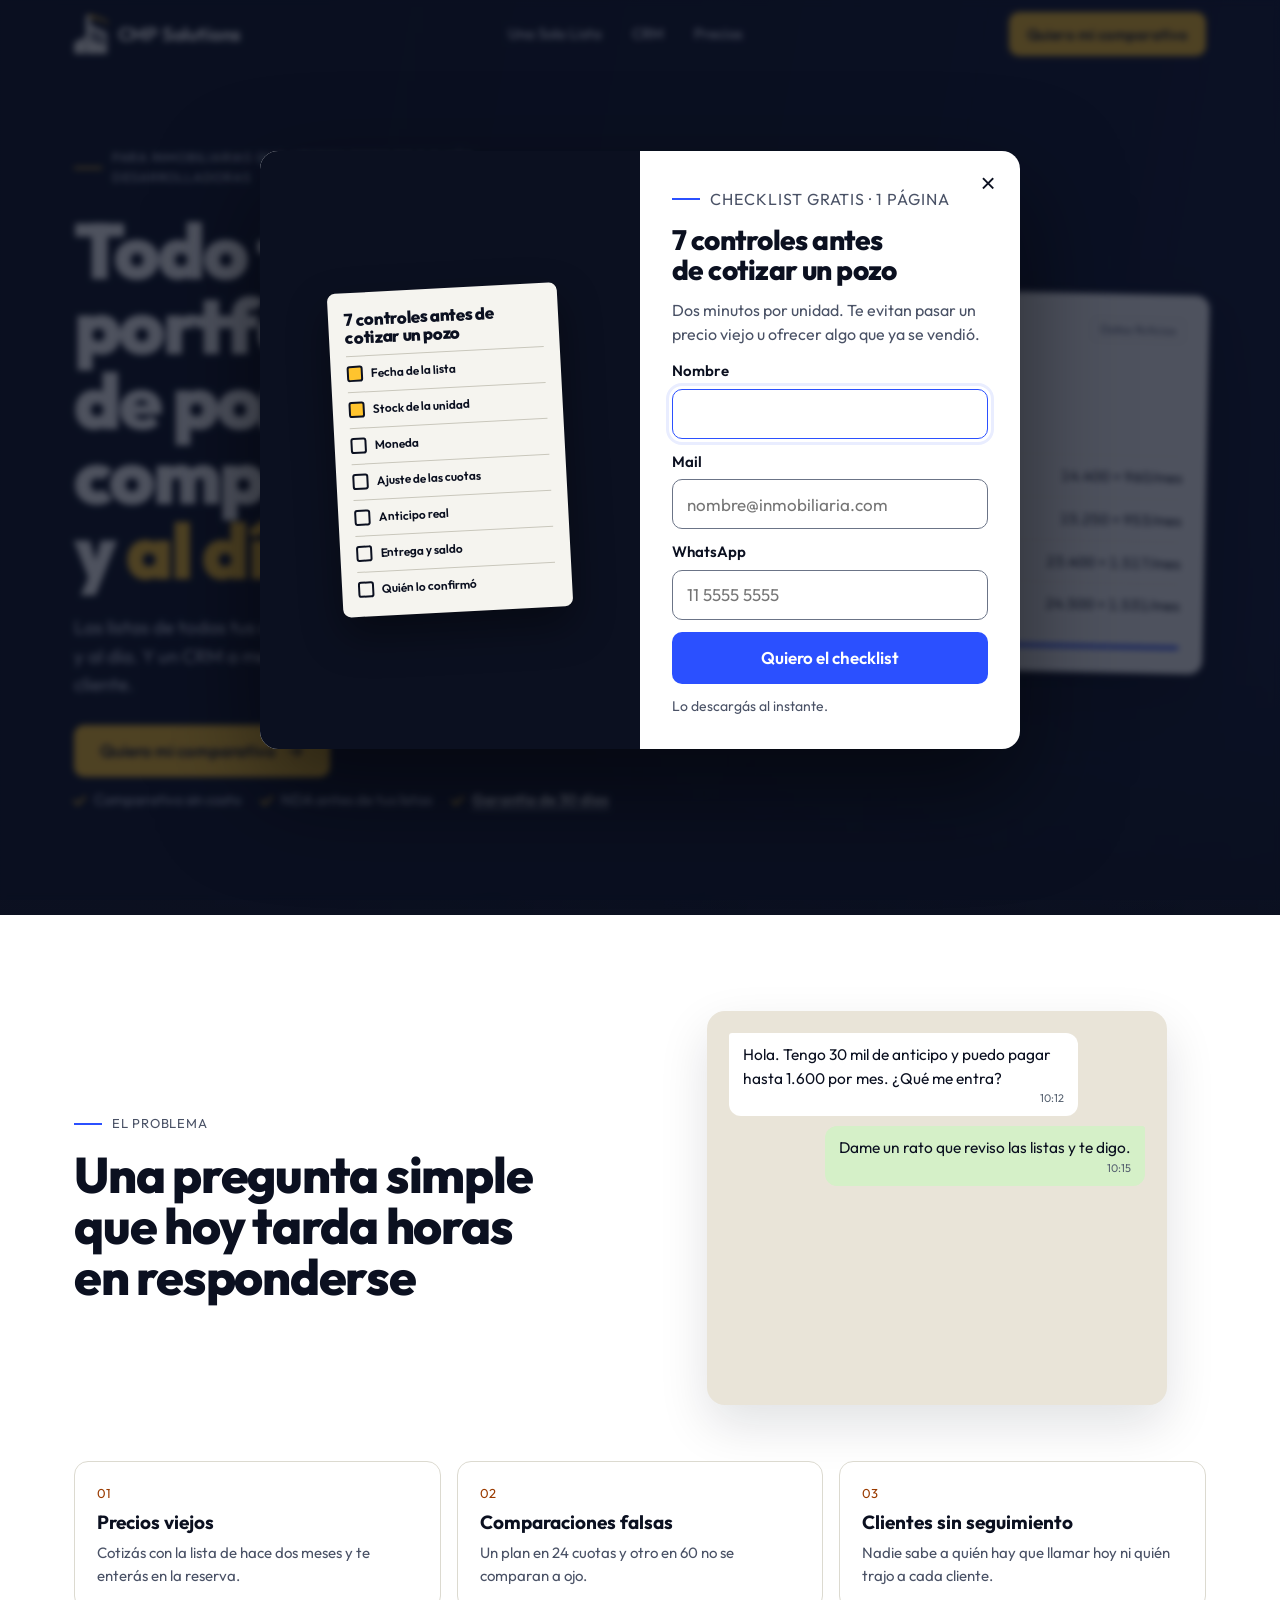
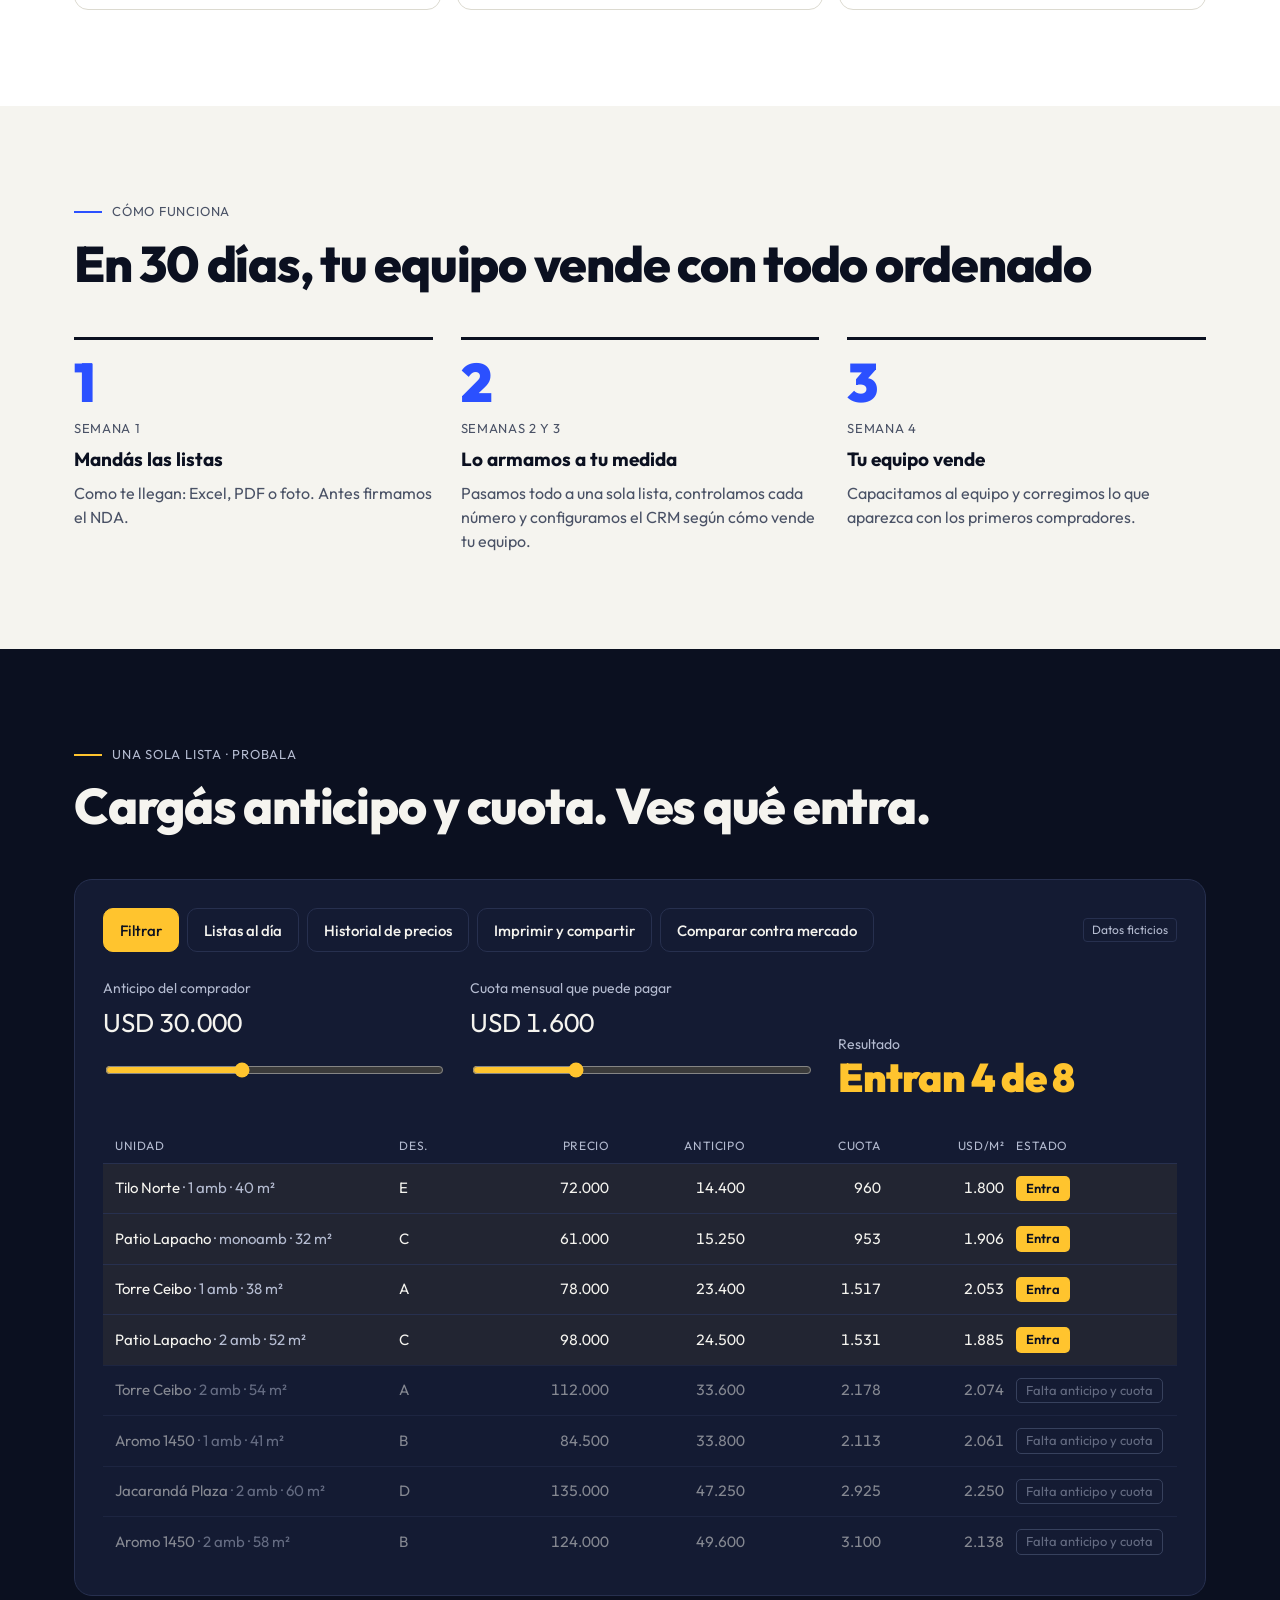
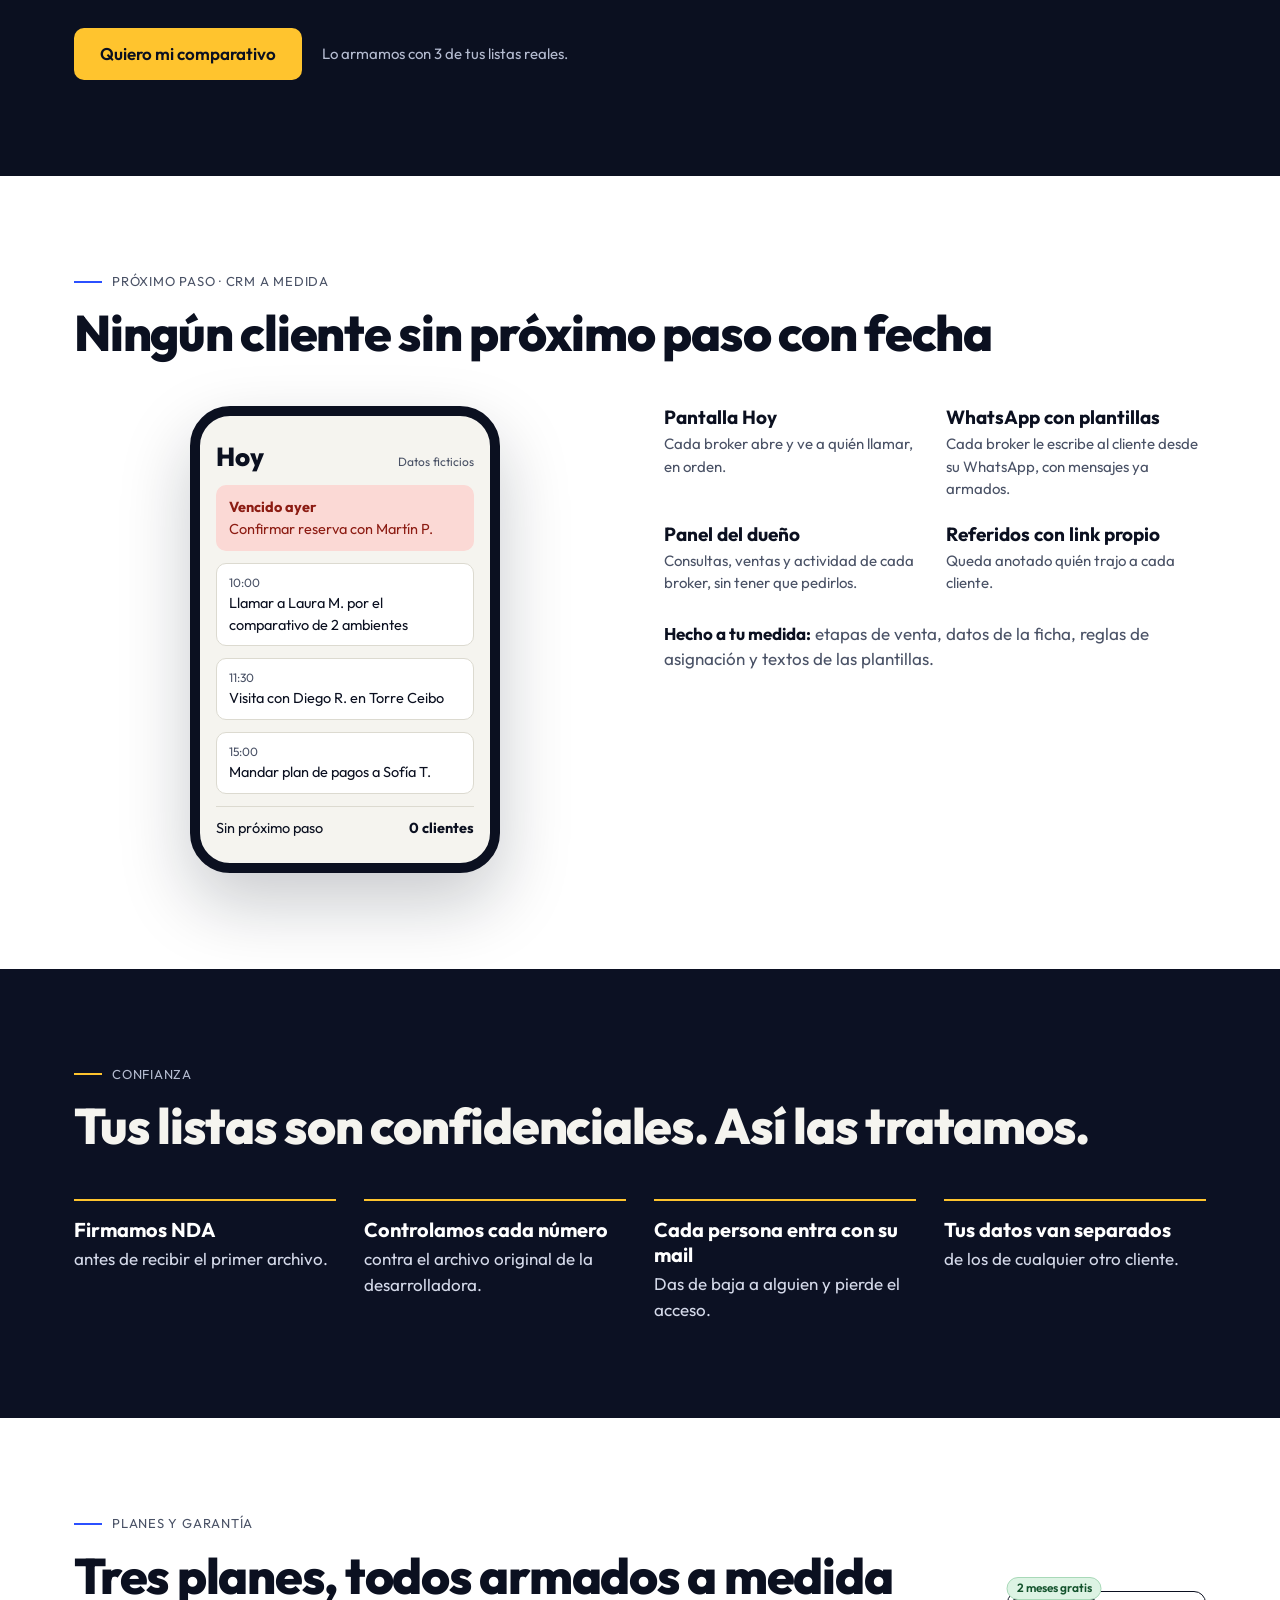
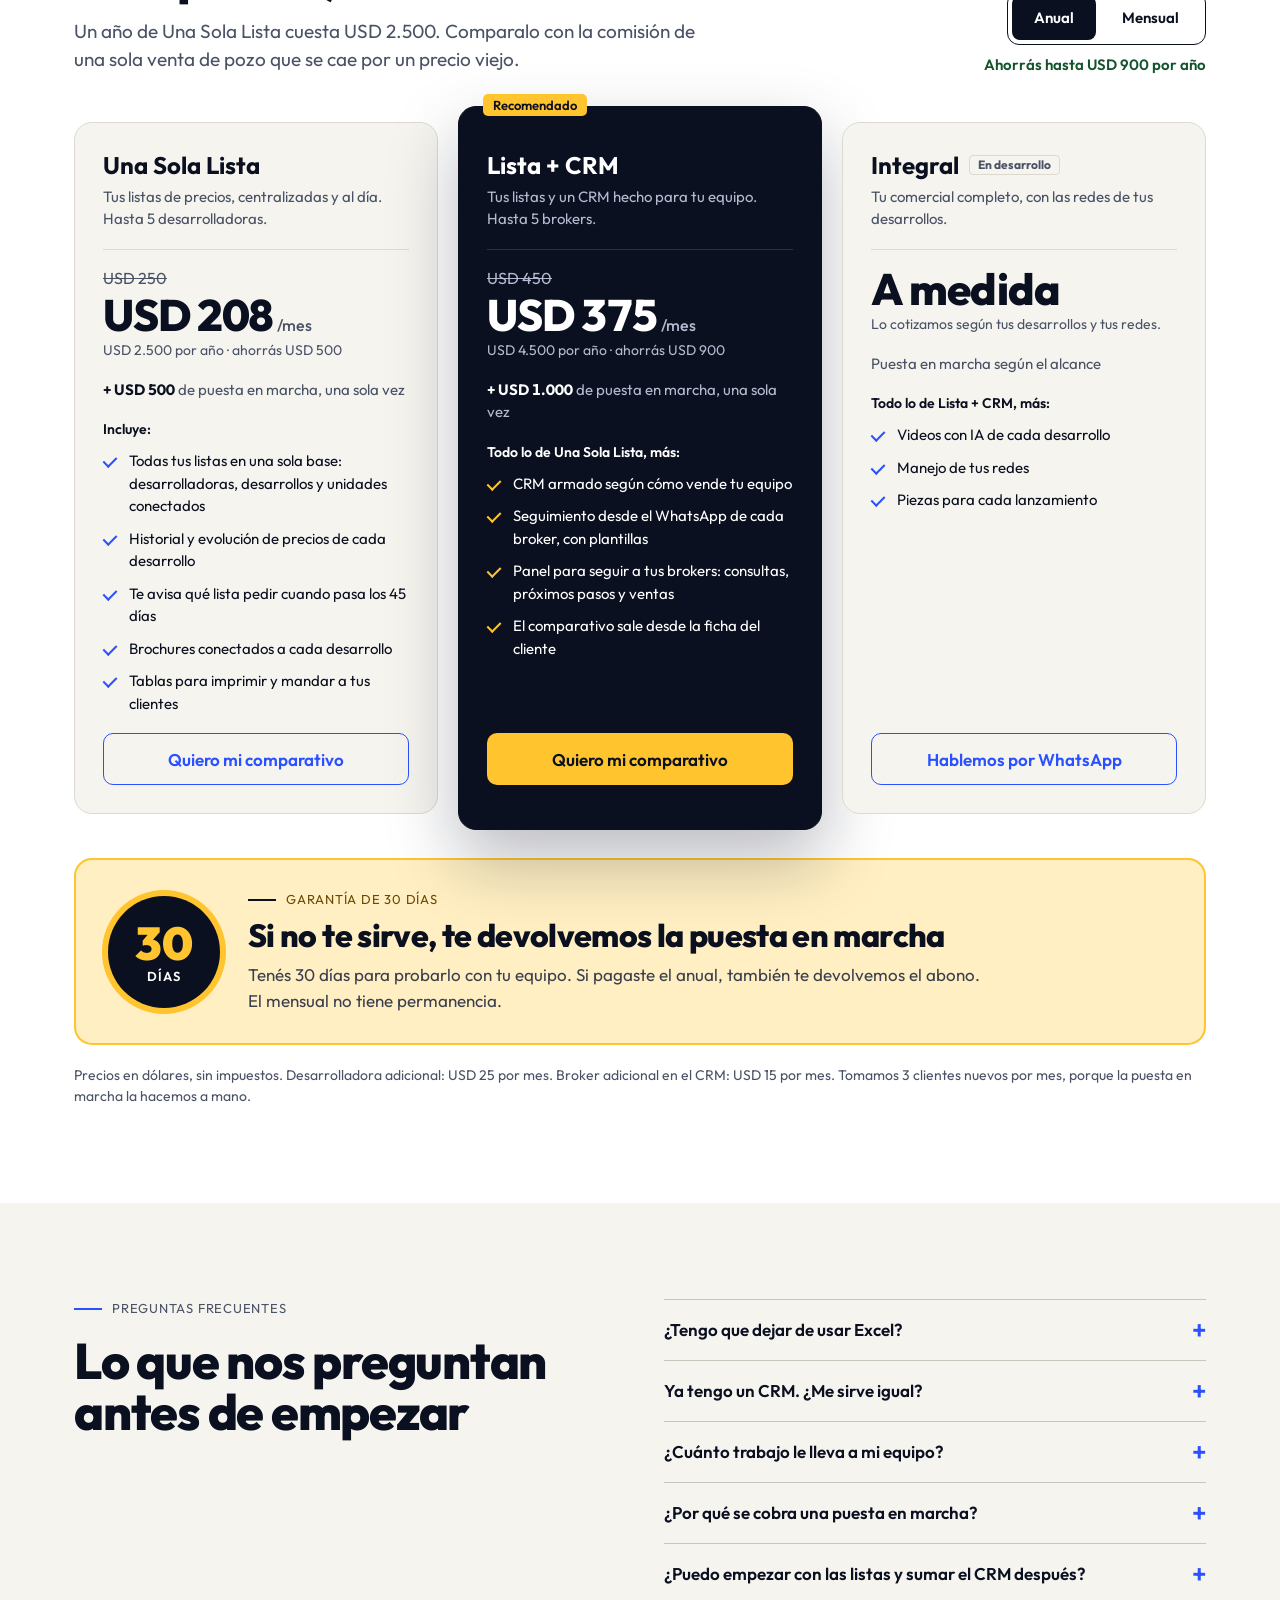
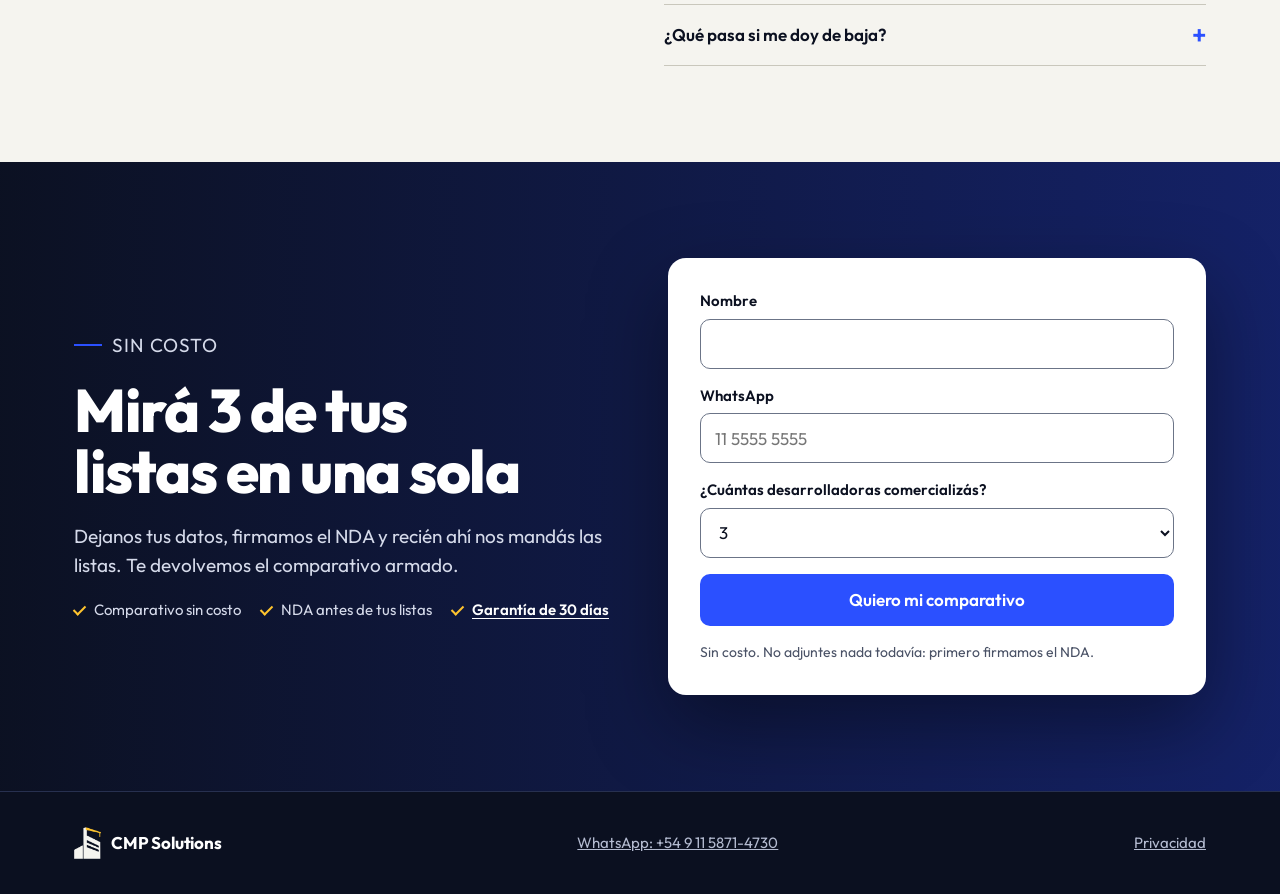
==== index.html @ 9aa03946 "Merge pull request #3 from cmpsolutionsio/claude/analitica-13897f Analítica con GA4, plan de medició" ====
<!DOCTYPE html>
<html lang="es-AR">
<head>
<meta charset="utf-8">
<meta name="viewport" content="width=device-width, initial-scale=1">
<title>CMP Solutions</title>
<link rel="icon" type="image/png" href="favicon.png">
<link rel="apple-touch-icon" href="apple-touch-icon.png">
<meta name="theme-color" content="#0B1020">
<meta property="og:type" content="website">
<meta property="og:site_name" content="CMP Solutions">
<meta property="og:locale" content="es_AR">
<meta property="og:url" content="https://cmpsolutionsio.github.io/">
<meta property="og:title" content="Todo tu portfolio de pozo, comparable y al día">
<meta property="og:description" content="Una sola lista para todas tus desarrolladoras y un CRM a medida para tu equipo. Pedí tu comparativo sin costo.">
<meta property="og:image" content="https://cmpsolutionsio.github.io/og-logo.png">
<meta property="og:image:width" content="800">
<meta property="og:image:height" content="800">
<meta property="og:image:alt" content="Logo de CMP Solutions">
<meta name="twitter:card" content="summary">
<meta name="description" content="Todo tu portfolio de pozo, comparable y al día. Una Sola Lista y CRM a medida para inmobiliarias que comercializan 3 o más desarrolladoras.">
<link rel="preconnect" href="https://fonts.googleapis.com">
<link rel="preconnect" href="https://fonts.gstatic.com" crossorigin>
<link href="https://fonts.googleapis.com/css2?family=Outfit:wght@300..900&display=swap" rel="stylesheet">
<!-- Analítica: Google Analytics 4. El ID y lo que se mide en todas las páginas están en analitica.js; plan de medición en _docs/plan-de-medicion.md -->
<script src="analitica.js" defer></script>
<style>
/* Idea: obra de noche. Tinta azul profunda, cobalto de plano y amarillo de obra como señal. Todo en Outfit. */
:root{
  color-scheme: light;
  --ink:#0B1020; --ink2:#141B33; --line-d:#27304F; --muted-d:#B4BBD0;
  --paper:#F5F4EF; --card:#FFFFFF; --line:#DCDAD0; --muted:#4A5266;
  --blue:#2B50FF; --blue-soft:#E9EDFF; --blue-l:#93A7FF; --yellow:#FFC42E;
  --ok-bg:#DDF3E4; --ok:#14532D; --warn-bg:#FFEFC2; --warn:#6B4A00; --bad-bg:#FBD9D5; --bad:#8C1C13;
  --display:'Outfit', system-ui, -apple-system, 'Segoe UI', sans-serif;
  --body:'Outfit', system-ui, -apple-system, 'Segoe UI', sans-serif;
  --mono:'Outfit', system-ui, -apple-system, 'Segoe UI', sans-serif;
  --wrap:1180px;
}
*{box-sizing:border-box}
html{scroll-behavior:smooth}
body{margin:0;background:var(--paper);color:var(--ink);font-family:var(--body);font-size:17px;line-height:1.5;-webkit-font-smoothing:antialiased}
img{max-width:100%}
h1,h2,h3,p{margin:0}
h1,h2,h3{font-family:var(--display);text-wrap:balance}
h2{font-weight:800;font-size:clamp(30px,4.2vw,50px);line-height:1.02;letter-spacing:-.025em}
h3{font-weight:700;font-size:19px;line-height:1.2}
a{color:var(--blue)}
:focus-visible{outline:3px solid var(--yellow);outline-offset:3px;border-radius:4px}
section{scroll-margin-top:76px}
.wrap{max-width:var(--wrap);margin:0 auto;padding:0 24px}
.sec{padding:96px 0}
.dark{background:var(--ink);color:#F5F4EF}
.white{background:var(--card)}
.eyebrow{font-family:var(--mono);font-size:13px;letter-spacing:.06em;text-transform:uppercase;color:var(--muted);display:flex;align-items:center;gap:10px}
.eyebrow::before{content:"";width:28px;height:2px;background:var(--blue)}
.dark .eyebrow{color:var(--muted-d)}.dark .eyebrow::before{background:var(--yellow)}
.lead{font-size:19px;color:var(--muted);max-width:34em}
.dark .lead{color:var(--muted-d)}
.head{display:flex;flex-direction:column;gap:16px;margin-bottom:48px}
.mono{font-family:var(--mono);font-variant-numeric:tabular-nums}
.tag{font-family:var(--mono);font-size:12px;border:1px solid var(--line);border-radius:4px;padding:2px 8px;color:var(--muted);white-space:nowrap}
.dark .tag,.demo .tag{border-color:var(--line-d);color:var(--muted-d)}
.ph{font-family:var(--mono);background:var(--warn-bg);color:var(--warn);border-radius:4px;padding:1px 6px;font-size:.92em}

/* Botón único */
.btn{display:inline-flex;align-items:center;justify-content:center;gap:10px;min-height:52px;padding:0 26px;border-radius:10px;border:0;background:var(--yellow);color:var(--ink);font:600 17px var(--body);text-decoration:none;cursor:pointer;transition:transform .18s ease, box-shadow .18s ease}
.btn:hover{transform:translateY(-2px);box-shadow:0 10px 24px rgba(255,196,46,.35)}
.btn svg{transition:transform .18s ease}.btn:hover svg{transform:translateX(4px)}
.btn.sm{min-height:44px;padding:0 18px;font-size:15px}
.btn.blue{background:var(--blue);color:#fff}.btn.blue:hover{box-shadow:0 10px 24px rgba(43,80,255,.35)}
.btn.line{background:transparent;color:var(--blue);border:1.5px solid var(--blue)}.btn.line:hover{box-shadow:none;background:var(--blue-soft)}

/* 1. Barra */
.bar{position:sticky;top:0;z-index:50;background:rgba(11,16,32,.0);transition:background .25s ease, box-shadow .25s ease;margin-bottom:-68px}
.bar.solid{background:rgba(11,16,32,.92);backdrop-filter:blur(10px);box-shadow:0 1px 0 var(--line-d)}
.bar .wrap{height:68px;display:flex;align-items:center;justify-content:space-between;gap:24px}
.logo img{height:40px;width:auto;display:block}
.logo span{font:700 19px var(--display);letter-spacing:-.01em;color:#fff;white-space:nowrap}
.logo{display:flex;align-items:center;gap:10px;color:#fff;text-decoration:none;font:800 22px var(--display);letter-spacing:-.02em;min-height:44px}
.nav{display:flex;gap:30px}
.nav a{color:#E4E7F2;text-decoration:none;font-size:15px;font-weight:500;padding:12px 0;position:relative}
.nav a::after{content:"";position:absolute;left:0;right:0;bottom:8px;height:2px;background:var(--yellow);transform:scaleX(0);transform-origin:left;transition:transform .2s ease}
.nav a:hover::after{transform:scaleX(1)}
#progress{position:fixed;top:0;left:0;height:3px;width:100%;background:var(--yellow);transform:scaleX(0);transform-origin:left;z-index:60}

/* 2. Hero */
.hero{position:relative;background:var(--ink);color:#fff;padding:148px 0 104px;overflow:hidden}
.hero-photo{position:absolute;inset:-4% -2%;background:#16204A url('https://images.unsplash.com/photo-1695067441231-a76a08f1ab89?auto=format&fit=crop&w=2000&q=70') center/cover;animation:kb 26s ease-in-out infinite alternate}
.hero::before{content:"";position:absolute;inset:0;z-index:1;background:linear-gradient(100deg,rgba(11,16,32,.97) 0%,rgba(11,16,32,.9) 42%,rgba(11,16,32,.55) 100%),linear-gradient(0deg,rgba(11,16,32,1) 0%,rgba(11,16,32,0) 30%)}
@keyframes kb{from{transform:scale(1)}to{transform:scale(1.09) translate(-1%,-1.5%)}}
.hero .wrap{position:relative;z-index:2;display:grid;grid-template-columns:repeat(auto-fit,minmax(min(440px,100%),1fr));gap:56px;align-items:center}
.hero-copy{display:flex;flex-direction:column;gap:26px}
.hero .eyebrow{color:#D5DAEA}.hero .eyebrow::before{background:var(--yellow)}
h1{font-weight:900;font-size:clamp(40px,6.2vw,78px);line-height:.96;letter-spacing:-.035em}
h1 .w{display:inline-block}
h1 mark{background:none;color:var(--yellow);position:relative;white-space:nowrap}
.hero p.sub{font-size:19px;color:#D5DAEA;max-width:33em}
.hero-cta{display:flex;flex-direction:column;gap:12px;align-items:flex-start}
.assure{list-style:none;margin:0;padding:0;display:flex;flex-wrap:wrap;gap:8px 20px;font-size:15px;color:#D5DAEA}
.assure li{display:flex;align-items:center;gap:8px}
.assure li::before{content:"";width:5px;height:10px;margin:0 3px 3px 2px;border:solid var(--yellow);border-width:0 2px 2px 0;transform:rotate(45deg)}
.assure a{color:#fff;font-weight:600;text-underline-offset:3px}
.hero-card{background:#fff;color:var(--ink);border-radius:14px;padding:24px;display:flex;flex-direction:column;gap:14px;box-shadow:0 30px 80px rgba(0,0,0,.45);transform:rotate(1.2deg);animation:float 7s ease-in-out infinite}
@keyframes float{0%,100%{transform:rotate(1.2deg) translateY(0)}50%{transform:rotate(.6deg) translateY(-10px)}}
.hc-top{display:flex;justify-content:space-between;align-items:center;gap:12px;flex-wrap:wrap}
.hc-top b{font:700 16px var(--display)}
.chips{display:flex;gap:10px;flex-wrap:wrap}
.chip{font-family:var(--mono);font-size:14px;background:var(--blue-soft);color:#1A33B8;border-radius:6px;padding:6px 10px;font-variant-numeric:tabular-nums}
.hc-count{font:800 30px var(--display);letter-spacing:-.02em}
.hc-count span{color:var(--blue)}
.hc-rows{display:flex;flex-direction:column;font-size:14.5px;min-height:176px}
.hc-rows div{display:flex;justify-content:space-between;gap:12px;padding:10px 0;border-top:1px solid #ECEBE4;animation:rowin .45s ease both}
.hc-rows div:nth-child(2){animation-delay:.07s}.hc-rows div:nth-child(3){animation-delay:.14s}.hc-rows div:nth-child(4){animation-delay:.21s}
@keyframes rowin{from{opacity:0;transform:translateX(14px)}to{opacity:1;transform:none}}
.hc-bar{height:4px;background:#ECEBE4;border-radius:2px;overflow:hidden}
.hc-bar i{display:block;height:100%;width:100%;background:var(--blue);transform-origin:left;animation:fill 3.6s linear infinite}
@keyframes fill{from{transform:scaleX(0)}to{transform:scaleX(1)}}

/* 3. Problema */
.prob{display:grid;grid-template-columns:repeat(auto-fit,minmax(min(400px,100%),1fr));gap:56px;align-items:center;margin-bottom:56px}
.chat{background:#E9E4D8;border-radius:18px;padding:22px;display:flex;flex-direction:column;gap:10px;font-size:15.5px;max-width:460px;width:100%;justify-self:center;box-shadow:0 20px 50px rgba(11,16,32,.12)}
.msg{max-width:84%;padding:10px 14px;border-radius:12px;background:#fff;align-self:flex-start;border-top-left-radius:3px}
.msg.me{background:#D5F0C8;align-self:flex-end;border-radius:12px;border-top-right-radius:3px}
.msg time{display:block;text-align:right;font-family:var(--mono);font-size:11px;color:#55606F}
.gap{align-self:center;font-family:var(--mono);font-size:12px;background:rgba(11,16,32,.08);color:#3E4656;border-radius:20px;padding:3px 12px}
.js .chat .msg,.js .chat .gap{opacity:0;transform:translateY(10px) scale(.97);transition:opacity .4s ease, transform .4s ease}
.js .chat .show{opacity:1;transform:none}
.costs{display:grid;grid-template-columns:repeat(auto-fit,minmax(min(200px,100%),1fr));gap:16px}
.cost{background:var(--card);border:1px solid var(--line);border-radius:14px;padding:22px;display:flex;flex-direction:column;gap:8px;transition:transform .2s ease, box-shadow .2s ease, border-color .2s ease}
.cost:hover{transform:translateY(-6px);box-shadow:0 18px 40px rgba(11,16,32,.1);border-color:var(--ink)}
.cost .n{font-family:var(--mono);font-size:13px;color:#9A3B00}
.cost p{font-size:15px;color:var(--muted)}

/* 4. Cómo funciona */
.steps{list-style:none;margin:0;padding:0;display:grid;grid-template-columns:repeat(auto-fit,minmax(min(280px,100%),1fr));gap:28px}
.steps li{display:flex;flex-direction:column;gap:10px;padding-top:18px;position:relative}
.steps li::before{content:"";position:absolute;top:0;left:0;height:3px;width:100%;background:var(--ink);transform-origin:left}
.js .steps li::before{transform:scaleX(0);transition:transform .8s cubic-bezier(.2,.7,.2,1)}
.js .steps li.in::before{transform:scaleX(1)}
.steps .num{font:900 54px/1 var(--display);color:var(--blue)}
.steps p{font-size:16px;color:var(--muted)}
.steps .wk{font-family:var(--mono);font-size:13px;text-transform:uppercase;letter-spacing:.05em;color:var(--muted)}
.panel-note{font-size:15px;color:var(--muted-d);margin-bottom:6px}
.demo .li{display:flex;justify-content:space-between;align-items:center;gap:12px;flex-wrap:wrap;padding:13px 0;border-top:1px solid var(--line-d);font-size:15px}
.demo .li small{display:block;font-size:14px;color:var(--muted-d)}
.st{display:inline-flex;align-items:center;gap:8px;font-weight:600;font-size:14px;border-radius:6px;padding:5px 11px}
.st.ok{background:var(--ok-bg);color:var(--ok)}.st.warn{background:var(--warn-bg);color:var(--warn)}.st.bad{background:var(--bad-bg);color:var(--bad)}
.st.bad svg{animation:pulse 1.6s ease-in-out infinite}
@keyframes pulse{50%{opacity:.25}}
/* 5. Demo */
.demo{background:var(--ink2);border:1px solid var(--line-d);border-radius:18px;padding:28px;display:flex;flex-direction:column;gap:26px}
.demo-top{display:flex;justify-content:space-between;align-items:center;gap:16px;flex-wrap:wrap}
.tabs{display:flex;gap:8px;flex-wrap:wrap}
.tab{min-height:44px;padding:0 16px;border-radius:10px;border:1px solid var(--line-d);background:transparent;color:#F5F4EF;font:500 15px var(--body);cursor:pointer;transition:background .15s ease,color .15s ease}
.tab:hover{border-color:var(--muted-d)}
.tab[aria-selected="true"]{background:var(--yellow);color:var(--ink);border-color:var(--yellow)}
.ctrl{display:grid;grid-template-columns:repeat(auto-fit,minmax(min(260px,100%),1fr));gap:28px;align-items:end}
.ctrl label{font-size:14px;color:var(--muted-d);display:block}
.ctrl output{display:block;font-family:var(--mono);font-size:26px;font-variant-numeric:tabular-nums;margin:4px 0}
.ctrl input[type=range]{width:100%;height:44px;accent-color:var(--yellow);cursor:pointer}
.res small{font-size:14px;color:var(--muted-d);display:block}
.res b{font:900 40px/1.1 var(--display);letter-spacing:-.02em;color:var(--yellow);display:inline-block}
.res b.bump{animation:bump .3s ease}
@keyframes bump{50%{transform:scale(1.08)}}
.scroll{overflow-x:auto}
.grid{min-width:720px;font-size:15px}
.grow{display:grid;grid-template-columns:2.2fr .6fr 1fr 1fr 1fr .9fr 1.2fr;gap:12px;padding:12px;border-top:1px solid var(--line-d);align-items:center;transition:opacity .3s ease, background .3s ease}
.grow.hd{border:0;font-family:var(--mono);font-size:12px;text-transform:uppercase;letter-spacing:.05em;color:var(--muted-d);padding-bottom:8px}
.grow .r{text-align:right;font-family:var(--mono);font-variant-numeric:tabular-nums}
.grow.out{opacity:.5}
.grow.ok{background:rgba(255,196,46,.06)}
.grow em{font-style:normal;color:var(--muted-d)}
.badge{display:inline-block;font-size:13px;border-radius:5px;padding:3px 10px;font-weight:600;background:var(--yellow);color:var(--ink)}
.badge.no{background:none;border:1px solid #5A6788;color:var(--muted-d);font-weight:400;padding:2px 9px}
.mk{display:grid;grid-template-columns:minmax(0,1.2fr) minmax(0,2fr) auto;gap:16px;align-items:center;font-size:15px;padding:6px 0}
.mk .track{height:14px;background:var(--line-d);border-radius:4px;overflow:hidden}
.mk .track i{display:block;height:100%;background:var(--blue-l);border-radius:4px;transition:width .6s cubic-bezier(.2,.7,.2,1)}
.mk .v{min-width:150px;text-align:right}
.share{display:grid;grid-template-columns:repeat(auto-fit,minmax(min(320px,100%),1fr));gap:28px;align-items:start}
.sheet{background:#fff;color:var(--ink);border-radius:8px;padding:24px;display:flex;flex-direction:column;gap:12px;font-size:14.5px}
.sheet .row{display:flex;justify-content:space-between;gap:12px;border-top:1px solid #ECEBE4;padding-top:10px}
.ghost{min-height:44px;padding:0 18px;border-radius:10px;border:1px solid #5A6788;background:transparent;color:#F5F4EF;font:500 15px var(--body);cursor:pointer}
.ghost:hover{border-color:#fff}
.hist{display:flex;justify-content:space-between;gap:16px;flex-wrap:wrap;padding:13px 0;border-top:1px solid var(--line-d);font-size:15px}
.up{color:#FFB199}.down{color:#9BE3B5}
.after{display:flex;align-items:center;gap:20px;flex-wrap:wrap;margin-top:32px;color:var(--muted-d);font-size:15px}
[hidden]{display:none !important}

/* 6. CRM */
.crm{display:grid;grid-template-columns:repeat(auto-fit,minmax(min(320px,100%),1fr));gap:48px;align-items:start}
.phone{justify-self:center;width:310px;max-width:100%;border:10px solid var(--ink);border-radius:40px;background:var(--paper);padding:24px 16px;display:flex;flex-direction:column;gap:12px;font-size:14.5px;box-shadow:0 30px 70px rgba(11,16,32,.22)}
.phone-top{display:flex;justify-content:space-between;align-items:baseline}
.phone-top b{font:800 26px var(--display)}
.task{background:#fff;border:1px solid var(--line);border-radius:10px;padding:10px 12px}
.task time{font-family:var(--mono);font-size:12px;color:var(--muted);display:block}
.task.late{background:var(--bad-bg);color:var(--bad);border-color:transparent}
.js .phone .task{opacity:0;transform:translateX(-16px);transition:opacity .45s ease, transform .45s ease}
.js .phone.in .task{opacity:1;transform:none}
.phone.in .task:nth-child(3){transition-delay:.12s}.phone.in .task:nth-child(4){transition-delay:.24s}.phone.in .task:nth-child(5){transition-delay:.36s}
.phone-foot{display:flex;justify-content:space-between;border-top:1px solid var(--line);padding-top:10px}
.f4{display:grid;grid-template-columns:repeat(auto-fit,minmax(min(230px,100%),1fr));gap:22px;margin-bottom:26px}
.f4 p{font-size:15px;color:var(--muted);margin-top:4px}
/* 7. Confianza */
.trust{position:relative;overflow:hidden}
.trust-bg{position:absolute;inset:0;background:#141B33 url('https://images.unsplash.com/photo-1751978515498-7e2c37973888?auto=format&fit=crop&w=1800&q=60') center/cover;opacity:.16}
.trust .wrap{position:relative}
.t4{display:grid;grid-template-columns:repeat(auto-fit,minmax(min(240px,100%),1fr));gap:28px}
.t4 p{border-top:2px solid var(--yellow);padding-top:16px;font-size:17px;color:#D5DAEA}
.t4 strong{color:#fff;display:block;font:700 20px var(--display);margin-bottom:4px}

/* 8. Planes: un solo plan destacado, un solo badge, un solo botón lleno */
.sr{position:absolute;width:1px;height:1px;padding:0;margin:-1px;overflow:hidden;clip:rect(0,0,0,0);white-space:nowrap;border:0}
.p-head{display:flex;justify-content:space-between;align-items:flex-end;gap:28px 48px;flex-wrap:wrap;margin-bottom:48px}
.p-head .head{margin:0}
.bill{display:flex;flex-direction:column;align-items:flex-end;gap:10px;padding-top:18px}
.tog{display:inline-flex;gap:4px;padding:4px;border:1.5px solid var(--ink);border-radius:12px;background:var(--card)}
.tog button{position:relative;min-height:44px;padding:0 22px;border:0;border-radius:8px;background:none;color:var(--ink);font:600 15px var(--body);cursor:pointer;transition:background .2s ease,color .2s ease}
.tog button[aria-pressed="true"]{background:var(--ink);color:#fff}
.off{position:absolute;left:50%;top:-19px;transform:translateX(-50%);white-space:nowrap;font:600 12px/1.4 var(--body);color:var(--ok);background:var(--ok-bg);border:1px solid #A8D9B8;border-radius:20px;padding:2px 9px;pointer-events:none}
.save{font:600 15px var(--body);color:var(--ok)}
@media (max-width:1000px){.bill{align-items:flex-start}}
.plans{display:grid;grid-template-columns:repeat(auto-fit,minmax(min(290px,100%),1fr));gap:20px;align-items:stretch;margin-bottom:44px}
.plan{border:1px solid var(--line);border-radius:18px;padding:28px;display:flex;flex-direction:column;gap:18px;background:var(--paper);position:relative}
.plan h3{font-size:24px;display:flex;align-items:center;gap:10px;flex-wrap:wrap}
.plan .desc{font-size:15px;color:var(--muted);margin-top:6px}
.price{display:flex;flex-direction:column;gap:2px;padding-top:16px;border-top:1px solid var(--line)}
.price s{font-size:16px;color:var(--muted)}
.price b{font:800 44px/1.05 var(--display);letter-spacing:-.02em;font-variant-numeric:tabular-nums}
.price b span{font:500 16px var(--body);letter-spacing:0;color:var(--muted);margin-left:4px}
.price small{font-size:14px;color:var(--muted)}
.setup{font-size:15px;color:var(--muted)}.setup strong{color:var(--ink);font-variant-numeric:tabular-nums}
.inc-h{font-size:14px;font-weight:600}
.inc{list-style:none;margin:-8px 0 0;padding:0;display:flex;flex-direction:column;gap:10px;font-size:15px}
.inc li{display:flex;gap:10px}
.inc li::before{content:"";flex:none;width:6px;height:11px;margin:4px 5px 0 3px;border:solid var(--blue);border-width:0 2px 2px 0;transform:rotate(45deg)}
.plan .btn{margin-top:auto}
.plan.top{background:var(--ink);color:#fff;border-color:var(--ink);box-shadow:0 30px 70px rgba(11,16,32,.28)}
.plan.top .desc,.plan.top .price s,.plan.top .price small,.plan.top .price b span,.plan.top .setup{color:var(--muted-d)}
.plan.top .setup strong{color:#fff}.plan.top .price{border-color:var(--line-d)}
.plan.top .inc li::before{border-color:var(--yellow)}
.plan.top::before{content:"Recomendado";position:absolute;top:-13px;left:24px;background:var(--yellow);color:var(--ink);font:600 13px var(--body);padding:3px 10px;border-radius:5px}
@media (min-width:980px){.plan.top{margin:-16px 0;padding:44px 28px}}
.guar{display:flex;align-items:center;gap:28px;margin-bottom:20px;padding:30px 32px;border-radius:18px;background:var(--warn-bg);border:2px solid var(--yellow);scroll-margin-top:96px}
.guar .eyebrow{color:var(--warn)}.guar .eyebrow::before{background:var(--ink)}
.guar h3{font-size:clamp(24px,2.6vw,32px);font-weight:800;letter-spacing:-.02em;margin:6px 0 8px}
.guar p:last-child{font-size:17px;color:#3A3F4E;max-width:44em}
.seal{flex:none;width:112px;height:112px;border-radius:50%;background:var(--ink);color:var(--yellow);display:flex;flex-direction:column;align-items:center;justify-content:center;font:900 46px/1 var(--display);box-shadow:0 0 0 6px var(--yellow)}
.seal small{font:600 13px var(--body);color:#fff;text-transform:uppercase;letter-spacing:.08em;margin-top:2px}
@media (max-width:620px){.guar{flex-direction:column;align-items:flex-start;gap:18px;padding:24px 22px}.seal{width:88px;height:88px;font-size:36px}}
.fine{font-size:14px;color:var(--muted);margin-top:18px}

/* 9. FAQ */
.faq{display:grid;grid-template-columns:repeat(auto-fit,minmax(min(340px,100%),1fr));gap:48px;align-items:start}
details{border-top:1px solid #C9C7BC}
details:last-child{border-bottom:1px solid #C9C7BC}
summary{min-height:60px;display:flex;align-items:center;justify-content:space-between;gap:16px;font-weight:600;cursor:pointer;list-style:none}
summary::-webkit-details-marker{display:none}
summary i{font-style:normal;font-size:26px;line-height:1;color:var(--blue);transition:transform .2s ease}
details[open] summary i{transform:rotate(45deg)}
details p{padding-bottom:20px;color:var(--muted);max-width:38em}

/* 10. Cierre */
.close{position:relative;background:var(--ink);color:#fff;overflow:hidden}
.close-bg{position:absolute;inset:0;background:#16204A url('https://images.unsplash.com/photo-1742427605934-db05a2a833f6?auto=format&fit=crop&w=2000&q=70') center/cover}
.close::before{content:"";position:absolute;inset:0;z-index:1;background:linear-gradient(90deg,rgba(11,16,32,.94) 0%,rgba(20,34,110,.8) 100%)}
.close .wrap{position:relative;z-index:2;display:grid;grid-template-columns:repeat(auto-fit,minmax(min(380px,100%),1fr));gap:56px;align-items:center}
.close h2{font-size:clamp(34px,5vw,60px)}
.close-copy{display:flex;flex-direction:column;gap:20px}
.close-copy p{font-size:19px;color:#D5DAEA;max-width:30em}
.form{background:#fff;color:var(--ink);border-radius:18px;padding:32px;box-shadow:0 30px 80px rgba(0,0,0,.4)}
form{display:flex;flex-direction:column;gap:16px}
.fld{display:flex;flex-direction:column;gap:6px}
.fld label{font-weight:600;font-size:15px}
.fld input,.fld select{min-height:50px;padding:0 14px;border:1.5px solid #6B7487;border-radius:10px;font:400 17px var(--body);color:var(--ink);background:#fff}
.fld input:focus,.fld select:focus{border-color:var(--blue);outline:3px solid var(--blue-soft)}
form small{font-size:14px;color:var(--muted)}
.done h3{font-size:28px;font-weight:800;margin-bottom:14px}
.done ol{margin:0;padding-left:22px;display:flex;flex-direction:column;gap:8px}

/* 11. Pie */
footer{background:var(--ink);color:var(--muted-d);font-size:15px;border-top:1px solid var(--line-d);padding:28px 0}
footer .wrap{display:flex;justify-content:space-between;gap:16px 32px;flex-wrap:wrap;align-items:center}
footer a{color:var(--muted-d);padding:12px 0;display:inline-block}
footer nav{display:flex;gap:20px}
.mob{display:none}

/* Aviso del checklist */
dialog#pop{max-height:calc(100dvh - 24px);overflow:auto;border:0;padding:0;border-radius:18px;max-width:min(760px,calc(100vw - 32px));width:100%;background:#fff;color:var(--ink);box-shadow:0 40px 100px rgba(0,0,0,.5);overflow:hidden}
dialog#pop::backdrop{background:rgba(11,16,32,.72);backdrop-filter:blur(3px)}
dialog#pop[open]{animation:popin .35s cubic-bezier(.2,.7,.2,1)}
@keyframes popin{from{opacity:0;transform:translateY(24px) scale(.97)}to{opacity:1;transform:none}}
.pop-g{display:grid;grid-template-columns:repeat(auto-fit,minmax(min(280px,100%),1fr))}
.pop-art{background:var(--ink);padding:32px;display:flex;align-items:center;justify-content:center}
.pop-sheet{background:var(--paper);border-radius:8px;padding:18px 16px;width:100%;max-width:230px;transform:rotate(-3deg);box-shadow:0 18px 40px rgba(0,0,0,.4);display:flex;flex-direction:column;gap:9px}
.pop-sheet b{font:800 17px/1.05 var(--display);letter-spacing:-.02em}
.pop-sheet span{display:flex;align-items:center;gap:8px;font-size:12px;font-weight:600;border-top:1px solid #C9C7BC;padding-top:8px}
.pop-sheet span::before{content:"";width:12px;height:12px;border:2px solid var(--ink);border-radius:3px;flex:none}
.pop-sheet span.on::before{background:var(--yellow)}
.pop-body{padding:36px 32px 32px;display:flex;flex-direction:column;gap:14px}
.pop-body h3{font-size:28px;font-weight:800;line-height:1.05;letter-spacing:-.02em}
.pop-body p{color:var(--muted);font-size:16px}
.pop-x{position:absolute;top:10px;right:10px;width:44px;height:44px;border:0;border-radius:50%;background:rgba(255,255,255,.92);color:var(--ink);font-size:26px;line-height:1;cursor:pointer;z-index:2}
.pop-x:hover{background:var(--blue-soft)}
#pop-f{gap:12px}
.pop-tab{position:fixed;right:0;top:50%;z-index:35;transform:translateY(-50%) rotate(180deg);writing-mode:vertical-rl;border:0;border-radius:0 10px 10px 0;background:var(--yellow);color:var(--ink);font:600 15px var(--body);padding:16px 11px;min-height:44px;cursor:pointer;box-shadow:0 8px 24px rgba(11,16,32,.28);transition:padding .18s ease}
.pop-tab:hover{padding-left:15px}
.pop-tab[hidden]{display:none}
@media (max-width:620px){.pop-art{display:none}.pop-body{padding:44px 22px 24px}}

/* Aparición al bajar */
.js .reveal{opacity:0;transform:translateY(28px);transition:opacity .7s ease, transform .7s cubic-bezier(.2,.7,.2,1)}
.js .reveal.in{opacity:1;transform:none}
.js .stagger > *{opacity:0;transform:translateY(22px);transition:opacity .6s ease, transform .6s cubic-bezier(.2,.7,.2,1)}
.js .stagger.in > *{opacity:1;transform:none}
.stagger.in > *:nth-child(2){transition-delay:.08s}.stagger.in > *:nth-child(3){transition-delay:.16s}.stagger.in > *:nth-child(4){transition-delay:.24s}.stagger.in > *:nth-child(5){transition-delay:.32s}
.js h1 .w{opacity:0;transform:translateY(.5em);animation:word .7s cubic-bezier(.2,.7,.2,1) forwards}
@keyframes word{to{opacity:1;transform:none}}

@media (max-width:760px){
  body{font-size:16.5px}
  .sec{padding:68px 0}
  .nav,.bar .btn{display:none}
  .hero{padding:112px 0 72px}
  .hero-card{transform:none;animation:none}
  body{padding-bottom:72px}
  .mob{display:block;position:fixed;left:0;right:0;bottom:0;z-index:40;background:rgba(245,244,239,.96);backdrop-filter:blur(8px);border-top:1px solid var(--line);padding:10px 16px}
  .mob .btn{width:100%;background:var(--blue);color:#fff}
  .head{margin-bottom:36px}
}
@media (prefers-reduced-motion:reduce){
  html{scroll-behavior:auto}
  *,*::before,*::after{animation:none !important;transition:none !important}
  .js .reveal,.js .stagger > *,.js h1 .w,.js .chat .msg,.js .chat .gap,.js .phone .task{opacity:1 !important;transform:none !important}
  .js .steps li::before{transform:none !important}
}
</style>
</head>
<body>
<div id="progress" aria-hidden="true"></div>

<!-- 1. Barra superior -->
<header class="bar" id="bar">
  <div class="wrap">
    <a class="logo" href="#inicio" aria-label="CMP Solutions, inicio"><img src="logo-claro.png" alt="" width="34" height="40"><span>CMP Solutions</span></a>
    <nav class="nav" aria-label="Secciones">
      <a href="#usl">Una Sola Lista</a>
      <a href="#crm">CRM</a>
      <a href="#precios">Precios</a>
    </nav>
    <a class="btn sm" href="#form">Quiero mi comparativo</a>
  </div>
</header>

<main>
<!-- 2. Hero -->
<section class="hero" id="inicio">
  <div class="hero-photo" role="img" aria-label="Edificio en construcción con una grúa"></div>
  <div class="wrap">
    <div class="hero-copy">
      <p class="eyebrow">Para inmobiliarias que venden pozo de 3 o más desarrolladoras</p>
      <h1 id="h1">Todo tu portfolio de pozo, comparable y <mark>al día.</mark></h1>
      <p class="sub">Las listas de todas tus desarrolladoras en una sola, comparable y al día. Y un CRM a medida para que tu equipo no pierda ningún cliente.</p>
      <div class="hero-cta">
        <a class="btn" href="#form">Quiero mi comparativo <svg aria-hidden="true" width="18" height="18" viewBox="0 0 18 18" fill="none"><path d="M3 9h12M10 4l5 5-5 5" stroke="currentColor" stroke-width="2" stroke-linecap="round" stroke-linejoin="round"/></svg></a>
        <ul class="assure"><li>Comparativo sin costo</li><li>NDA antes de tus listas</li><li><a href="#garantia">Garantía de 30 días</a></li></ul>
      </div>
    </div>
    <div class="hero-card" aria-live="off">
      <div class="hc-top"><b>Una Sola Lista</b><span class="tag">Datos ficticios</span></div>
      <div class="chips"><span class="chip" id="hc-a">Anticipo USD 30.000</span><span class="chip" id="hc-c">Cuota USD 1.600</span></div>
      <p class="hc-count">Entran <span id="hc-n">4</span> de 8 unidades</p>
      <div class="hc-rows" id="hc-rows">
        <div><span>Tilo Norte · 1 amb</span><span class="mono">14.400 + 960/mes</span></div>
        <div><span>Patio Lapacho · monoamb</span><span class="mono">15.250 + 953/mes</span></div>
        <div><span>Torre Ceibo · 1 amb</span><span class="mono">23.400 + 1.517/mes</span></div>
        <div><span>Patio Lapacho · 2 amb</span><span class="mono">24.500 + 1.531/mes</span></div>
      </div>
      <div class="hc-bar" aria-hidden="true"><i id="hc-bar"></i></div>
    </div>
  </div>
</section>

<!-- 3. El problema -->
<section class="sec white">
  <div class="wrap">
    <div class="prob">
      <div class="head reveal" style="margin:0"><p class="eyebrow">El problema</p><h2>Una pregunta simple que hoy tarda horas en responderse</h2></div>
      <div class="chat" id="chat" aria-label="Conversación de ejemplo entre un comprador y un broker">
        <div class="msg">Hola. Tengo 30 mil de anticipo y puedo pagar hasta 1.600 por mes. ¿Qué me entra?<time>10:12</time></div>
        <div class="msg me">Dame un rato que reviso las listas y te digo.<time>10:15</time></div>
        <div class="gap">3 horas después</div>
        <div class="msg">¿Pudiste ver algo?<time>13:40</time></div>
        <div class="msg me">Te paso dos opciones. Me falta confirmar si los precios siguen vigentes.<time>14:05</time></div>
      </div>
    </div>
    <div class="costs stagger">
      <div class="cost"><span class="n">01</span><h3>Precios viejos</h3><p>Cotizás con la lista de hace dos meses y te enterás en la reserva.</p></div>
      <div class="cost"><span class="n">02</span><h3>Comparaciones falsas</h3><p>Un plan en 24 cuotas y otro en 60 no se comparan a ojo.</p></div>
      <div class="cost"><span class="n">03</span><h3>Clientes sin seguimiento</h3><p>Nadie sabe a quién hay que llamar hoy ni quién trajo a cada cliente.</p></div>
    </div>
  </div>
</section>

<!-- 4. Cómo funciona: los primeros 30 días -->
<section class="sec">
  <div class="wrap">
    <div class="head reveal"><p class="eyebrow">Cómo funciona</p><h2>En 30 días, tu equipo vende con todo ordenado</h2></div>
    <ol class="steps">
      <li class="obs"><span class="num">1</span><span class="wk">Semana 1</span><h3>Mandás las listas</h3><p>Como te llegan: Excel, PDF o foto. Antes firmamos el NDA.</p></li>
      <li class="obs"><span class="num">2</span><span class="wk">Semanas 2 y 3</span><h3>Lo armamos a tu medida</h3><p>Pasamos todo a una sola lista, controlamos cada número y configuramos el CRM según cómo vende tu equipo.</p></li>
      <li class="obs"><span class="num">3</span><span class="wk">Semana 4</span><h3>Tu equipo vende</h3><p>Capacitamos al equipo y corregimos lo que aparezca con los primeros compradores.</p></li>
    </ol>
  </div>
</section>

<!-- 5. Una Sola Lista -->
<section class="sec dark" id="usl">
  <div class="wrap">
    <div class="head reveal"><p class="eyebrow">Una Sola Lista · Probala</p><h2>Cargás anticipo y cuota. Ves qué entra.</h2></div>
    <div class="demo reveal">
      <div class="demo-top">
        <div class="tabs" role="tablist" aria-label="Funciones de Una Sola Lista">
          <button class="tab" role="tab" aria-selected="true" data-tab="filtrar">Filtrar</button>
          <button class="tab" role="tab" aria-selected="false" data-tab="aldia">Listas al día</button>
          <button class="tab" role="tab" aria-selected="false" data-tab="historial">Historial de precios</button>
          <button class="tab" role="tab" aria-selected="false" data-tab="compartir">Imprimir y compartir</button>
          <button class="tab" role="tab" aria-selected="false" data-tab="mercado">Comparar contra mercado</button>
        </div>
        <span class="tag">Datos ficticios</span>
      </div>
      <div class="ctrl">
        <div><label for="d-ant">Anticipo del comprador</label><output id="o-ant" for="d-ant">USD 30.000</output><input id="d-ant" type="range" min="10000" max="60000" step="1000" value="30000"></div>
        <div><label for="d-cuo">Cuota mensual que puede pagar</label><output id="o-cuo" for="d-cuo">USD 1.600</output><input id="d-cuo" type="range" min="800" max="3500" step="50" value="1600"></div>
        <div class="res" aria-live="polite"><small>Resultado</small><b id="d-res">Entran 4 de 8</b></div>
      </div>
      <div data-panel="filtrar" class="scroll"><div class="grid" id="d-grid"></div></div>
      <div data-panel="aldia" hidden>
        <p class="panel-note">Te avisa qué lista pedir cuando pasa los 45 días, y si alguien reemplaza un archivo.</p>
        <div class="li"><span>Torre Ceibo<small>Cargada hace 6 días</small></span><span class="st ok"><svg aria-hidden="true" width="12" height="12" viewBox="0 0 12 12"><circle cx="6" cy="6" r="5" fill="currentColor"/></svg>Al día</span></div>
        <div class="li"><span>Patio Lapacho<small>Cargada hace 12 días</small></span><span class="st ok"><svg aria-hidden="true" width="12" height="12" viewBox="0 0 12 12"><circle cx="6" cy="6" r="5" fill="currentColor"/></svg>Al día</span></div>
        <div class="li"><span>Aromo 1450<small>Cargada hace 38 días</small></span><span class="st warn"><svg aria-hidden="true" width="12" height="12" viewBox="0 0 12 12"><path d="M6 1l5 10H1z" fill="currentColor"/></svg>Por vencer</span></div>
        <div class="li"><span>Jacarandá Plaza<small>Cargada hace 52 días · Pedila a la desarrolladora</small></span><span class="st bad"><svg aria-hidden="true" width="12" height="12" viewBox="0 0 12 12"><rect x="1" y="1" width="10" height="10" fill="currentColor"/></svg>Vieja</span></div>
      </div>
      <div data-panel="historial" hidden>
        <div class="hist"><span><span class="mono" style="color:var(--muted-d)">03/11</span> · Torre Ceibo · 1 amb</span><span class="mono">USD 76.500 → 78.000 · <span class="up">+2,0%</span></span></div>
        <div class="hist"><span><span class="mono" style="color:var(--muted-d)">28/10</span> · Aromo 1450 · 2 amb</span><span class="mono">USD 121.000 → 124.000 · <span class="up">+2,5%</span></span></div>
        <div class="hist"><span><span class="mono" style="color:var(--muted-d)">20/10</span> · Tilo Norte · 1 amb</span><span class="mono">USD 70.000 → 72.000 · <span class="up">+2,9%</span></span></div>
        <div class="hist"><span><span class="mono" style="color:var(--muted-d)">02/10</span> · Jacarandá Plaza · 2 amb</span><span class="mono">USD 138.000 → 135.000 · <span class="down">−2,2%</span></span></div>
      </div>
      <div data-panel="compartir" hidden>
        <div class="share">
          <div class="sheet"><div style="display:flex;justify-content:space-between;gap:12px;flex-wrap:wrap"><strong style="font:700 18px var(--display)">Comparativo para Laura M.</strong><span class="mono" style="font-size:12px;color:var(--muted)">Listas vigentes al 17/11</span></div><span class="mono" id="d-sh-h"></span><div id="d-sh"></div></div>
          <div style="display:flex;flex-direction:column;gap:14px"><p style="color:var(--muted-d);font-size:16px">Una hoja con tu logo y solo las unidades que le sirven a ese comprador.</p><div style="display:flex;gap:12px;flex-wrap:wrap"><button type="button" class="ghost">Imprimir</button><button type="button" class="ghost">Compartir por WhatsApp</button></div></div>
        </div>
      </div>
      <div data-panel="mercado" hidden><p style="font-size:15px;color:var(--muted-d);margin-bottom:10px">USD por m² de cada unidad que entra, contra una referencia de zona de USD 2.150 por m².</p><div id="d-mk"></div></div>
    </div>
    <div class="after"><a class="btn" href="#form">Quiero mi comparativo</a><span>Lo armamos con 3 de tus listas reales.</span></div>
  </div>
</section>

<!-- 6. CRM a medida -->
<section class="sec white" id="crm">
  <div class="wrap">
    <div class="head reveal"><p class="eyebrow">Próximo Paso · CRM a medida</p><h2>Ningún cliente sin próximo paso con fecha</h2></div>
    <div class="crm">
      <div class="phone obs">
        <div class="phone-top"><b>Hoy</b><span class="mono" style="font-size:12px;color:var(--muted)">Datos ficticios</span></div>
        <div class="task late"><strong>Vencido ayer</strong><br>Confirmar reserva con Martín P.</div>
        <div class="task"><time>10:00</time>Llamar a Laura M. por el comparativo de 2 ambientes</div>
        <div class="task"><time>11:30</time>Visita con Diego R. en Torre Ceibo</div>
        <div class="task"><time>15:00</time>Mandar plan de pagos a Sofía T.</div>
        <div class="phone-foot"><span>Sin próximo paso</span><strong>0 clientes</strong></div>
      </div>
      <div class="reveal">
        <div class="f4">
          <div><h3>Pantalla Hoy</h3><p>Cada broker abre y ve a quién llamar, en orden.</p></div>
          <div><h3>WhatsApp con plantillas</h3><p>Cada broker le escribe al cliente desde su WhatsApp, con mensajes ya armados.</p></div>
          <div><h3>Panel del dueño</h3><p>Consultas, ventas y actividad de cada broker, sin tener que pedirlos.</p></div>
          <div><h3>Referidos con link propio</h3><p>Queda anotado quién trajo a cada cliente.</p></div>
        </div>
        <p style="color:var(--muted)"><strong style="color:var(--ink)">Hecho a tu medida:</strong> etapas de venta, datos de la ficha, reglas de asignación y textos de las plantillas.</p>
      </div>
    </div>
  </div>
</section>

<!-- 7. Confianza -->
<section class="sec dark trust">
  <div class="trust-bg" aria-hidden="true"></div>
  <div class="wrap">
    <div class="head reveal"><p class="eyebrow">Confianza</p><h2>Tus listas son confidenciales. Así las tratamos.</h2></div>
    <div class="t4 stagger">
      <p><strong>Firmamos NDA</strong>antes de recibir el primer archivo.</p>
      <p><strong>Controlamos cada número</strong>contra el archivo original de la desarrolladora.</p>
      <p><strong>Cada persona entra con su mail</strong>Das de baja a alguien y pierde el acceso.</p>
      <p><strong>Tus datos van separados</strong>de los de cualquier otro cliente.</p>
    </div>
  </div>
</section>

<!-- 8. Planes y garantía -->
<section class="sec white" id="precios">
  <div class="wrap">
    <div class="p-head">
      <div class="head reveal"><p class="eyebrow">Planes y garantía</p><h2>Tres planes, todos armados a medida</h2><p class="lead">Un año de Una Sola Lista cuesta USD 2.500. Comparalo con la comisión de una sola venta de pozo que se cae por un precio viejo.</p></div>
      <!-- Precios: los abonos mensuales están en data-m. El anual es 10 meses (2 sin cargo) y lo calcula el script. -->
      <div class="bill reveal">
        <div class="tog" id="bill" role="group" aria-label="Forma de pago">
          <button type="button" aria-pressed="true" data-p="anual">Anual <span class="off">2 meses gratis</span></button>
          <button type="button" aria-pressed="false" data-p="mensual">Mensual</button>
        </div>
        <span class="save" id="bill-save">Ahorrás hasta USD 900 por año</span>
      </div>
    </div>
    <div class="plans stagger">
      <div class="plan" data-plan="Una Sola Lista">
        <div><h3>Una Sola Lista</h3><p class="desc">Tus listas de precios, centralizadas y al día. Hasta 5 desarrolladoras.</p></div>
        <div class="price" data-m="250"><s><span class="sr">Antes </span>USD 250</s><b>USD 208<span>/mes</span></b><small>USD 2.500 por año · ahorrás USD 500</small></div>
        <p class="setup"><strong>+ USD 500</strong> de puesta en marcha, una sola vez</p>
        <p class="inc-h">Incluye:</p>
        <ul class="inc">
          <li>Todas tus listas en una sola base: desarrolladoras, desarrollos y unidades conectados</li>
          <li>Historial y evolución de precios de cada desarrollo</li>
          <li>Te avisa qué lista pedir cuando pasa los 45 días</li>
          <li>Brochures conectados a cada desarrollo</li>
          <li>Tablas para imprimir y mandar a tus clientes</li>
        </ul>
        <a class="btn line" href="#form">Quiero mi comparativo</a>
      </div>
      <div class="plan top" data-plan="Lista + CRM">
        <div><h3>Lista + CRM</h3><p class="desc">Tus listas y un CRM hecho para tu equipo. Hasta 5 brokers.</p></div>
        <div class="price" data-m="450"><s><span class="sr">Antes </span>USD 450</s><b>USD 375<span>/mes</span></b><small>USD 4.500 por año · ahorrás USD 900</small></div>
        <p class="setup"><strong>+ USD 1.000</strong> de puesta en marcha, una sola vez</p>
        <p class="inc-h">Todo lo de Una Sola Lista, más:</p>
        <ul class="inc">
          <li>CRM armado según cómo vende tu equipo</li>
          <li>Seguimiento desde el WhatsApp de cada broker, con plantillas</li>
          <li>Panel para seguir a tus brokers: consultas, próximos pasos y ventas</li>
          <li>El comparativo sale desde la ficha del cliente</li>
        </ul>
        <a class="btn" href="#form">Quiero mi comparativo</a>
      </div>
      <div class="plan" data-plan="Integral">
        <div><h3>Integral <span class="tag">En desarrollo</span></h3><p class="desc">Tu comercial completo, con las redes de tus desarrollos.</p></div>
        <div class="price"><b>A medida</b><small>Lo cotizamos según tus desarrollos y tus redes.</small></div>
        <p class="setup">Puesta en marcha según el alcance</p>
        <p class="inc-h">Todo lo de Lista + CRM, más:</p>
        <ul class="inc">
          <li>Videos con IA de cada desarrollo</li>
          <li>Manejo de tus redes</li>
          <li>Piezas para cada lanzamiento</li>
        </ul>
        <a class="btn line" href="https://wa.me/5491158714730?text=Hola%2C%20me%20interesa%20el%20plan%20Integral%20de%20CMP%20Solutions." target="_blank" rel="noopener">Hablemos por WhatsApp</a>
      </div>
    </div>
    <div class="guar reveal" id="garantia">
      <div class="seal" aria-hidden="true">30<small>días</small></div>
      <div>
        <p class="eyebrow">Garantía de 30 días</p>
        <h3>Si no te sirve, te devolvemos la puesta en marcha</h3>
        <p>Tenés 30 días para probarlo con tu equipo. Si pagaste el anual, también te devolvemos el abono. El mensual no tiene permanencia.</p>
      </div>
    </div>
    <p class="fine reveal">Precios en dólares, sin impuestos. Desarrolladora adicional: USD 25 por mes. Broker adicional en el CRM: USD 15 por mes. Tomamos 3 clientes nuevos por mes, porque la puesta en marcha la hacemos a mano.</p>
  </div>
</section>

<!-- 9. Preguntas frecuentes -->
<section class="sec">
  <div class="wrap faq">
    <div class="head reveal" style="margin:0"><p class="eyebrow">Preguntas frecuentes</p><h2>Lo que nos preguntan antes de empezar</h2></div>
    <div class="reveal">
      <details><summary>¿Tengo que dejar de usar Excel?<i aria-hidden="true">+</i></summary><p>No. Las desarrolladoras te siguen mandando sus listas como siempre y nosotros las pasamos al formato comparable.</p></details>
      <details><summary>Ya tengo un CRM. ¿Me sirve igual?<i aria-hidden="true">+</i></summary><p>Sí. Una Sola Lista se contrata sola y la usás sin cambiar tu CRM actual.</p></details>
      <details><summary>¿Cuánto trabajo le lleva a mi equipo?<i aria-hidden="true">+</i></summary><p>Poco: mandar las listas y una capacitación por videollamada de 1 hora. La carga y el control los hacemos nosotros.</p></details>
      <details><summary>¿Por qué se cobra una puesta en marcha?<i aria-hidden="true">+</i></summary><p>Porque es lo que más trabajo lleva: relevamos cómo vende tu equipo, cargamos y controlamos cada lista contra el original y armamos todo a tu medida. Se paga una sola vez.</p></details>
      <details><summary>¿Puedo empezar con las listas y sumar el CRM después?<i aria-hidden="true">+</i></summary><p>Sí. Pagás la diferencia de puesta en marcha y pasás al abono de Lista + CRM.</p></details>
      <details><summary>¿Qué pasa si me doy de baja?<i aria-hidden="true">+</i></summary><p>En el mensual no hay permanencia: avisás con 30 días. El anual cubre 12 meses y al terminar elegís si renovás. En los dos casos te llevás tus datos en Excel.</p></details>
    </div>
  </div>
</section>

<!-- 10. Cierre y formulario -->
<section class="sec close" id="form">
  <div class="close-bg" role="img" aria-label="Fachada de un edificio al atardecer con las ventanas iluminadas"></div>
  <div class="wrap">
    <div class="close-copy reveal">
      <p class="eyebrow">Sin costo</p>
      <h2>Mirá 3 de tus listas en una sola</h2>
      <p>Dejanos tus datos, firmamos el NDA y recién ahí nos mandás las listas. Te devolvemos el comparativo armado.</p>
      <ul class="assure"><li>Comparativo sin costo</li><li>NDA antes de tus listas</li><li><a href="#garantia">Garantía de 30 días</a></li></ul>
    </div>
    <div class="form reveal">
      <form id="lead" autocomplete="on" novalidate>
        <div class="fld"><label for="f-nombre">Nombre</label><input id="f-nombre" name="name" type="text" autocomplete="name" autocapitalize="words" required></div>
        <div class="fld"><label for="f-wa">WhatsApp</label><input id="f-wa" name="tel" type="tel" autocomplete="tel" inputmode="tel" placeholder="11 5555 5555" required></div>
        <div class="fld"><label for="f-cant">¿Cuántas desarrolladoras comercializás?</label><select id="f-cant" name="cantidad"><option value="3">3</option><option value="4 o 5">4 o 5</option><option value="6 o más">6 o más</option><option value="menos de 3">Menos de 3</option></select></div>
        <p id="f-err" role="alert" style="color:var(--bad);font-size:15px" hidden>Completá tu nombre y tu WhatsApp para que podamos escribirte.</p>
        <button class="btn blue" type="submit">Quiero mi comparativo</button>
        <small>Sin costo. No adjuntes nada todavía: primero firmamos el NDA.</small>
      </form>
      <div class="done" id="done" role="status" hidden>
        <h3>Recibido. Esto es lo que sigue:</h3>
        <ol>
          <li>Te escribimos por WhatsApp dentro de 1 día hábil.</li>
          <li>Te mandamos el NDA firmado.</li>
          <li>Nos pasás 3 listas y te devolvemos el comparativo en 3 días hábiles.</li>
        </ol>
      </div>
    </div>
  </div>
</section>
</main>

<!-- 11. Pie. Falta la página de Términos: sumarla acá cuando exista. -->
<footer>
  <div class="wrap">
    <span class="logo" style="min-height:0"><img src="logo-claro.png" alt="" width="27" height="32" style="height:32px"><span style="font-size:17px">CMP Solutions</span></span>
    <a href="https://wa.me/5491158714730" target="_blank" rel="noopener">WhatsApp: +54 9 11 5871-4730</a>
    <a href="privacidad.html">Privacidad</a>
  </div>
</footer>
<div class="mob"><a class="btn" href="#form">Quiero mi comparativo</a></div>

<button type="button" class="pop-tab" id="pop-tab" hidden>Checklist gratis</button>
<dialog id="pop" aria-labelledby="pop-t">
  <button type="button" class="pop-x" id="pop-x" aria-label="Cerrar">×</button>
  <div class="pop-g">
    <div class="pop-art" aria-hidden="true"><div class="pop-sheet"><b>7 controles antes de cotizar un pozo</b><span class="on">Fecha de la lista</span><span class="on">Stock de la unidad</span><span>Moneda</span><span>Ajuste de las cuotas</span><span>Anticipo real</span><span>Entrega y saldo</span><span>Quién lo confirmó</span></div></div>
    <div class="pop-body">
      <p class="eyebrow">Checklist gratis · 1 página</p>
      <h3 id="pop-t">7 controles antes de cotizar un pozo</h3>
      <div id="pop-ask">
        <p style="margin-bottom:14px">Dos minutos por unidad. Te evitan pasar un precio viejo u ofrecer algo que ya se vendió.</p>
        <form id="pop-f" autocomplete="on" novalidate>
          <div class="fld"><label for="pop-nombre">Nombre</label><input id="pop-nombre" name="name" type="text" autocomplete="name" autocapitalize="words" required></div>
          <div class="fld"><label for="pop-mail">Mail</label><input id="pop-mail" name="email" type="email" autocomplete="email" inputmode="email" placeholder="nombre@inmobiliaria.com" required></div>
          <div class="fld"><label for="pop-wa">WhatsApp</label><input id="pop-wa" name="tel" type="tel" autocomplete="tel" inputmode="tel" placeholder="11 5555 5555" required></div>
          <p id="pop-err" role="alert" style="color:var(--bad);font-size:15px" hidden></p>
          <button class="btn blue" type="submit">Quiero el checklist</button>
          <small>Lo descargás al instante.</small>
        </form>
      </div>
      <div id="pop-ok" role="status" hidden>
        <p style="margin-bottom:14px">Listo. Ya podés descargarlo.</p>
        <div style="display:flex;flex-direction:column;gap:10px">
          <a class="btn blue" id="pop-dl" href="checklist-7-controles.pdf" target="_blank" rel="noopener">Descargar el checklist (PDF)</a>
          <a class="btn line" id="pop-cta" href="#form">Quiero mi comparativo</a>
        </div>
      </div>
    </div>
  </div>
</dialog>

<script>
(function(){
  'use strict';
  /* CONFIGURAR: número de WhatsApp que recibe las consultas, con código de país y sin signos. Ej: '5491155555555'.
     Vacío = el formulario solo muestra la confirmación y no envía nada. */
  var WHATSAPP = '5491158714730';
  /* CONFIGURAR: dirección de la aplicación web de Apps Script pegada en la planilla (termina en /exec).
     Vacío = no se guarda nada: ni contactos ni actividad. */
  var ENDPOINT = 'https://script.google.com/macros/s/AKfycbwxHFPy4kbrZypfUxl2ynjeTWDVKrcgYju6WHmqFJ604AeGfcdYDQlXFc9CDo_ESKAI/exec';
  /* Las pruebas en la compu (archivo local, vista previa o localhost) no ensucian la planilla. */
  if (!/^https?:$/.test(location.protocol) || /^(localhost|127\.0\.0\.1|\[::1\])$/.test(location.hostname)) ENDPOINT = '';

  var doc = document.documentElement;
  doc.classList.add('js');
  var reduce = window.matchMedia && window.matchMedia('(prefers-reduced-motion: reduce)').matches;
  var $ = function(s, r){ return (r || document).querySelector(s); };
  var $$ = function(s, r){ return Array.prototype.slice.call((r || document).querySelectorAll(s)); };
  var fmt = function(n){ return Math.round(n).toString().replace(/\B(?=(\d{3})+(?!\d))/g, '.'); };


  /* Leads a la planilla (formulario y checklist). La actividad se mide con GA4: analitica.js y _docs/plan-de-medicion.md */
  var store = { get: function(k){ try { return localStorage.getItem(k); } catch(e){ return null; } }, set: function(k,v){ try { localStorage.setItem(k,v); } catch(e){} } };
  var vid = store.get('v_id');
  if (!vid) { vid = Date.now().toString(36) + Math.random().toString(36).slice(2, 8); store.set('v_id', vid); }
  var fuente = (function(){
    try { var u = new URLSearchParams(location.search).get('utm_source'); if (u) return u.slice(0, 60); } catch(e){}
    try { return document.referrer ? new URL(document.referrer).hostname : 'directo'; } catch(e){ return 'directo'; }
  })();
  function send(data){
    if (!ENDPOINT) return;
    data.vid = vid; data.fuente = fuente; data.dispositivo = window.innerWidth < 760 ? 'celular' : 'compu';
    /* llegada = cómo llegó en esta sesión (UTM o sitio de origen); primera_visita = fecha y origen de su primera visita */
    var o = window.cmpOrigen ? window.cmpOrigen() : null;
    data.llegada = o ? o.visita : fuente; data.primera_visita = o ? o.primera : '';
    var body = JSON.stringify(data);
    try { fetch(ENDPOINT, { method: 'POST', mode: 'no-cors', keepalive: true, headers: { 'Content-Type': 'text/plain;charset=utf-8' }, body: body }).catch(function(){}); }
    catch(e){ try { navigator.sendBeacon(ENDPOINT, new Blob([body], { type: 'text/plain;charset=utf-8' })); } catch(e2){} }
  }
  /* Eventos de GA4 propios de esta página (los generales están en analitica.js). Sin analitica.js no hacen nada. */
  var once = {};
  function track(ev, params, unaVez){
    if (unaVez) { if (once[ev]) return; once[ev] = 1; }
    if (window.cmpTrack) window.cmpTrack(ev, params || {});
  }
  /* Plan que eligió antes de ir al formulario: va en el mensaje de WhatsApp y en form_enviado. */
  var eleccion = { plan: '', periodo: '' };
  document.addEventListener('click', function(e){
    var plan = e.target.closest ? e.target.closest('.plan a') : null; plan = plan && plan.closest('[data-plan]'); if (!plan) return;
    eleccion = { plan: plan.getAttribute('data-plan'), periodo: periodo };
  });

  /* Precios: anual por defecto. Mensual = data-m; anual = 10 meses (2 sin cargo). */
  var periodo = 'anual';
  var bill = $('#bill');
  if (bill) {
    var precios = $$('.price[data-m]');
    var maxAhorro = Math.max.apply(null, precios.map(function(el){ return +el.getAttribute('data-m') * 2; }));
    var setPeriodo = function(p){
      periodo = p;
      var anual = p === 'anual';
      $$('button', bill).forEach(function(b){ b.setAttribute('aria-pressed', b.getAttribute('data-p') === p ? 'true' : 'false'); });
      precios.forEach(function(el){
        var m = +el.getAttribute('data-m');
        $('s', el).hidden = !anual;
        $('b', el).firstChild.nodeValue = 'USD ' + fmt(anual ? m * 10 / 12 : m);
        $('small', el).textContent = anual ? 'USD ' + fmt(m * 10) + ' por año · ahorrás USD ' + fmt(m * 2) : 'Por mes · sin permanencia';
      });
      $('#bill-save').textContent = (anual ? 'Ahorrás hasta' : 'Con el anual ahorrás hasta') + ' USD ' + fmt(maxAhorro) + ' por año';
    };
    $$('button', bill).forEach(function(b){ b.addEventListener('click', function(){
      var p = b.getAttribute('data-p'); if (p !== periodo) track('precios_periodo', { periodo: p });
      setPeriodo(p);
    }); });
    setPeriodo('anual');
  }

  /* Titular: palabra por palabra */
  var h1 = $('#h1');
  (function split(){
    var i = 0, out = document.createDocumentFragment();
    Array.prototype.slice.call(h1.childNodes).forEach(function(node){
      if (node.nodeType === 3) {
        node.textContent.split(/(\s+)/).forEach(function(t){
          if (!t) return;
          if (/^\s+$/.test(t)) { out.appendChild(document.createTextNode(' ')); return; }
          var s = document.createElement('span'); s.className = 'w'; s.textContent = t;
          s.style.animationDelay = (0.08 * i++) + 's'; out.appendChild(s);
        });
      } else { node.classList.add('w'); node.style.animationDelay = (0.08 * i++) + 's'; out.appendChild(node); }
    });
    h1.textContent = ''; h1.appendChild(out);
  })();

  /* Barra y progreso */
  var bar = $('#bar'), prog = $('#progress'), ticking = false;
  function onScroll(){
    if (ticking) return; ticking = true;
    requestAnimationFrame(function(){
      var y = window.scrollY || 0, h = doc.scrollHeight - window.innerHeight;
      bar.classList.toggle('solid', y > 24);
      prog.style.transform = 'scaleX(' + (h > 0 ? Math.min(1, y / h) : 0) + ')';
      ticking = false;
    });
  }
  window.addEventListener('scroll', onScroll, { passive: true }); onScroll();

  /* Aparición al bajar */
  var targets = $$('.reveal, .stagger, .obs');
  if ('IntersectionObserver' in window) {
    var io = new IntersectionObserver(function(es){
      es.forEach(function(e){ if (e.isIntersecting) { e.target.classList.add('in'); io.unobserve(e.target); } });
    }, { threshold: 0.08 });
    targets.forEach(function(t){ io.observe(t); });
    var chat = $('#chat');
    var cio = new IntersectionObserver(function(es){
      if (!es[0].isIntersecting) return; cio.disconnect();
      $$('.msg, .gap', chat).forEach(function(m, i){ setTimeout(function(){ m.classList.add('show'); }, reduce ? 0 : 500 + i * 900); });
    }, { threshold: 0.4 });
    cio.observe(chat);
  } else {
    targets.forEach(function(t){ t.classList.add('in'); });
    $$('#chat .msg, #chat .gap').forEach(function(m){ m.classList.add('show'); });
  }

  /* Datos ficticios de la demo */
  var REF = 2150;
  var UNITS = [
    { n:'Tilo Norte', d:'E', t:'1 amb', m:40, p:72000, pct:.20, c:60 },
    { n:'Patio Lapacho', d:'C', t:'monoamb', m:32, p:61000, pct:.25, c:48 },
    { n:'Torre Ceibo', d:'A', t:'1 amb', m:38, p:78000, pct:.30, c:36 },
    { n:'Patio Lapacho', d:'C', t:'2 amb', m:52, p:98000, pct:.25, c:48 },
    { n:'Torre Ceibo', d:'A', t:'2 amb', m:54, p:112000, pct:.30, c:36 },
    { n:'Aromo 1450', d:'B', t:'1 amb', m:41, p:84500, pct:.40, c:24 },
    { n:'Jacarandá Plaza', d:'D', t:'2 amb', m:60, p:135000, pct:.35, c:30 },
    { n:'Aromo 1450', d:'B', t:'2 amb', m:58, p:124000, pct:.40, c:24 }
  ].map(function(u){ u.ant = u.p * u.pct; u.cuo = (u.p - u.ant) / u.c; u.pm2 = u.p / u.m; return u; });
  function calc(a, c){
    return UNITS.map(function(u){
      var okA = u.ant <= a, okC = u.cuo <= c;
      return { u:u, ok: okA && okC, why: !okA && !okC ? 'Falta anticipo y cuota' : (!okA ? 'Falta anticipo' : 'Cuota alta') };
    });
  }
  function esc(s){ return String(s).replace(/[&<>"]/g, function(ch){ return { '&':'&amp;', '<':'&lt;', '>':'&gt;', '"':'&quot;' }[ch]; }); }

  /* Tarjeta del hero: tres compradores en loop */
  var SC = [[30000,1600],[35000,2200],[50000,3200]], si = 0;
  function heroCard(){
    var a = SC[si][0], c = SC[si][1], ok = calc(a, c).filter(function(r){ return r.ok; });
    $('#hc-a').textContent = 'Anticipo USD ' + fmt(a);
    $('#hc-c').textContent = 'Cuota USD ' + fmt(c);
    $('#hc-n').textContent = ok.length;
    var html = ok.slice(0, 4).map(function(r, i){
      var last = i === 3 && ok.length > 4;
      return '<div><span>' + esc(r.u.n) + ' · ' + esc(r.u.t) + '</span><span class="mono">' + fmt(r.u.ant) + ' + ' + fmt(r.u.cuo) + '/mes' + (last ? ' · y ' + (ok.length - 4) + ' más' : '') + '</span></div>';
    }).join('');
    $('#hc-rows').innerHTML = html;
  }
  if (!reduce) setInterval(function(){ si = (si + 1) % SC.length; heroCard(); }, 3600);

  /* Demo */
  var ant = $('#d-ant'), cuo = $('#d-cuo'), res = $('#d-res'), lastN = -1;
  function demo(){
    var a = +ant.value, c = +cuo.value, rows = calc(a, c), ok = rows.filter(function(r){ return r.ok; });
    $('#o-ant').textContent = 'USD ' + fmt(a);
    $('#o-cuo').textContent = 'USD ' + fmt(c);
    res.textContent = 'Entran ' + ok.length + ' de ' + rows.length;
    if (ok.length !== lastN && lastN !== -1) { res.classList.remove('bump'); void res.offsetWidth; res.classList.add('bump'); }
    lastN = ok.length;
    $('#d-grid').innerHTML = '<div class="grow hd"><span>Unidad</span><span>Des.</span><span class="r">Precio</span><span class="r">Anticipo</span><span class="r">Cuota</span><span class="r">USD/m²</span><span>Estado</span></div>' +
      rows.map(function(r){ var u = r.u;
        return '<div class="grow ' + (r.ok ? 'ok' : 'out') + '"><span>' + esc(u.n) + ' <em>· ' + esc(u.t) + ' · ' + u.m + ' m²</em></span><span class="mono">' + u.d + '</span><span class="r">' + fmt(u.p) + '</span><span class="r">' + fmt(u.ant) + '</span><span class="r">' + fmt(u.cuo) + '</span><span class="r">' + fmt(u.pm2) + '</span><span>' + (r.ok ? '<span class="badge">Entra</span>' : '<span class="badge no">' + r.why + '</span>') + '</span></div>';
      }).join('');
    $('#d-mk').innerHTML = ok.length ? ok.map(function(r){ var u = r.u, d = (u.pm2 / REF - 1) * 100;
      return '<div class="mk"><span>' + esc(u.n) + ' <em style="font-style:normal;color:var(--muted-d)">· ' + esc(u.t) + '</em></span><div class="track"><i style="width:' + Math.min(100, u.pm2 / 2400 * 100).toFixed(1) + '%"></i></div><span class="mono v">' + fmt(u.pm2) + ' · ' + (d >= 0 ? '+' : '−') + Math.abs(d).toFixed(1).replace('.', ',') + '%</span></div>';
    }).join('') : '<p style="color:var(--muted-d)">Con ese anticipo y esa cuota no entra ninguna unidad. Subí alguno de los dos.</p>';
    $('#d-sh-h').textContent = 'Anticipo USD ' + fmt(a) + ' · Cuota USD ' + fmt(c);
    $('#d-sh').innerHTML = ok.length ? ok.map(function(r){ var u = r.u;
      return '<div class="row" style="margin-top:10px"><span>' + esc(u.n) + ' · ' + esc(u.t) + ' · ' + u.m + ' m²</span><span class="mono">' + fmt(u.ant) + ' + ' + fmt(u.cuo) + '/mes</span></div>';
    }).join('') : '<p style="color:var(--muted)">Sin unidades para este presupuesto.</p>';
  }
  ant.addEventListener('input', demo); cuo.addEventListener('input', demo); demo();
  /* demo_slider: al soltar el slider (no en cada paso), con el valor y cuántas unidades entran */
  [['anticipo', ant], ['cuota', cuo]].forEach(function(s){
    s[1].addEventListener('change', function(){ track('demo_slider', { control: s[0], valor: +s[1].value, resultado: res.textContent }); });
  });
  $$('.tab').forEach(function(t){
    t.addEventListener('click', function(){
      if (t.getAttribute('aria-selected') !== 'true') track('demo_pestana', { pestana: t.getAttribute('data-tab') });
      $$('.tab').forEach(function(x){ x.setAttribute('aria-selected', x === t ? 'true' : 'false'); });
      $$('[data-panel]').forEach(function(p){ p.hidden = p.getAttribute('data-panel') !== t.getAttribute('data-tab'); });
    });
  });
  $$('.demo .ghost').forEach(function(b){
    b.addEventListener('click', function(){ track('demo_boton', { destino: b.textContent.trim().toLowerCase().replace(/\s+/g, '_') }); });
  });

  /* Aviso del checklist: salta una sola vez, cuando el visitante pasó la mitad de la página. Después queda la pestaña del costado. */
  (function(){
    var pop = $('#pop'), tab = $('#pop-tab'); if (!pop || !pop.showModal) return;
    function inView(el){ var r = el.getBoundingClientRect(); return r.top < window.innerHeight && r.bottom > 0; }
    function listo(){ $('#pop-ask').hidden = true; $('#pop-ok').hidden = false; }
    function open(why){
      if (pop.open) return;
      if (store.get('pop_ok')) listo();
      store.set('pop', '1'); tab.hidden = true;
      try { pop.showModal(); track('checklist_visto', { motivo: why }); setTimeout(function(){ ($('#pop-ok').hidden ? $('#pop-nombre') : $('#pop-dl')).focus(); }, 60); } catch(e){ tab.hidden = false; }
    }
    function auto(){
      if (store.get('pop') || store.get('lead')) return;
      if (inView($('#form'))) { setTimeout(auto, 5000); return; }
      open('mitad_pagina');
    }
    if (store.get('pop')) tab.hidden = false;
    else {
      var mitad = function(){
        var h = doc.scrollHeight - window.innerHeight;
        if (h > 0 && (window.scrollY || 0) / h >= 0.5) { window.removeEventListener('scroll', mitad); auto(); }
      };
      window.addEventListener('scroll', mitad, { passive: true });
    }
    tab.addEventListener('click', function(){ open('pestana_lateral'); });
    $('#pop-x').addEventListener('click', function(){ pop.close(); });
    pop.addEventListener('click', function(e){ if (e.target === pop) pop.close(); });
    pop.addEventListener('close', function(){ tab.hidden = false; track('checklist_cerrado', { motivo: $('#pop-ok').hidden ? 'sin_datos' : 'con_datos' }); });
    $('#pop-f').addEventListener('submit', function(e){
      e.preventDefault();
      var n = $('#pop-nombre').value.trim(), m = $('#pop-mail').value.trim(), w = $('#pop-wa').value.trim();
      var falla = !n ? ['#pop-nombre', 'Escribí tu nombre.', 'nombre']
        : !/^[^\s@]+@[^\s@]+\.[^\s@]{2,}$/.test(m) ? ['#pop-mail', 'Revisá el mail: tiene que tener el formato nombre@dominio.com.', 'mail']
        : w.replace(/\D/g, '').length < 8 ? ['#pop-wa', 'Escribí tu WhatsApp con código de área.', 'whatsapp'] : null;
      if (falla) { $('#pop-err').textContent = falla[1]; $('#pop-err').hidden = false; $(falla[0]).focus(); track('checklist_error', { campo: falla[2] }); return; }
      $('#pop-err').hidden = true;
      send({ type: 'lead', origen: 'Checklist', nombre: n, mail: m, whatsapp: w, desarrolladoras: '' }); track('checklist_enviado');
      store.set('pop_ok', '1'); listo(); $('#pop-dl').focus();
    });
    $('#pop-dl').addEventListener('click', function(){ track('checklist_descarga'); });
    $('#pop-cta').addEventListener('click', function(){ pop.close(); });
  })();

  /* Formulario */
  var form = $('#lead');
  form.addEventListener('focusin', function(){ track('form_inicio', {}, true); });
  form.addEventListener('submit', function(e){
    e.preventDefault();
    var n = $('#f-nombre').value.trim(), w = $('#f-wa').value.trim(), c = $('#f-cant').value;
    if (!n || w.replace(/\D/g, '').length < 8) { $('#f-err').hidden = false; (n ? $('#f-wa') : $('#f-nombre')).focus(); track('form_error', { campo: n ? 'whatsapp' : 'nombre' }); return; }
    form.hidden = true; $('#done').hidden = false;
    send({ type: 'lead', origen: 'Formulario', nombre: n, mail: '', whatsapp: w, desarrolladoras: c });
    track('form_enviado', eleccion.plan ? { desarrolladoras: c, plan: eleccion.plan, periodo: eleccion.periodo } : { desarrolladoras: c });
    store.set('lead', '1');
    var planElegido = eleccion.plan ? eleccion.plan + ' (' + eleccion.periodo + ')' : '';
    if (WHATSAPP) {
      var msg = 'Hola, soy ' + n + '. Quiero mi comparativo. Comercializo ' + c + ' desarrolladoras.' + (planElegido ? ' Me interesa el plan ' + planElegido + '.' : '') + ' Mi WhatsApp: ' + w;
      var a = document.createElement('a');
      a.href = 'https://wa.me/' + WHATSAPP + '?text=' + encodeURIComponent(msg);
      a.target = '_blank'; a.rel = 'noopener'; a.className = 'btn blue'; a.style.marginTop = '18px';
      a.textContent = 'Abrir WhatsApp para enviar';
      $('#done').appendChild(a);
    }
  });
})();
</script>
</body>
</html>
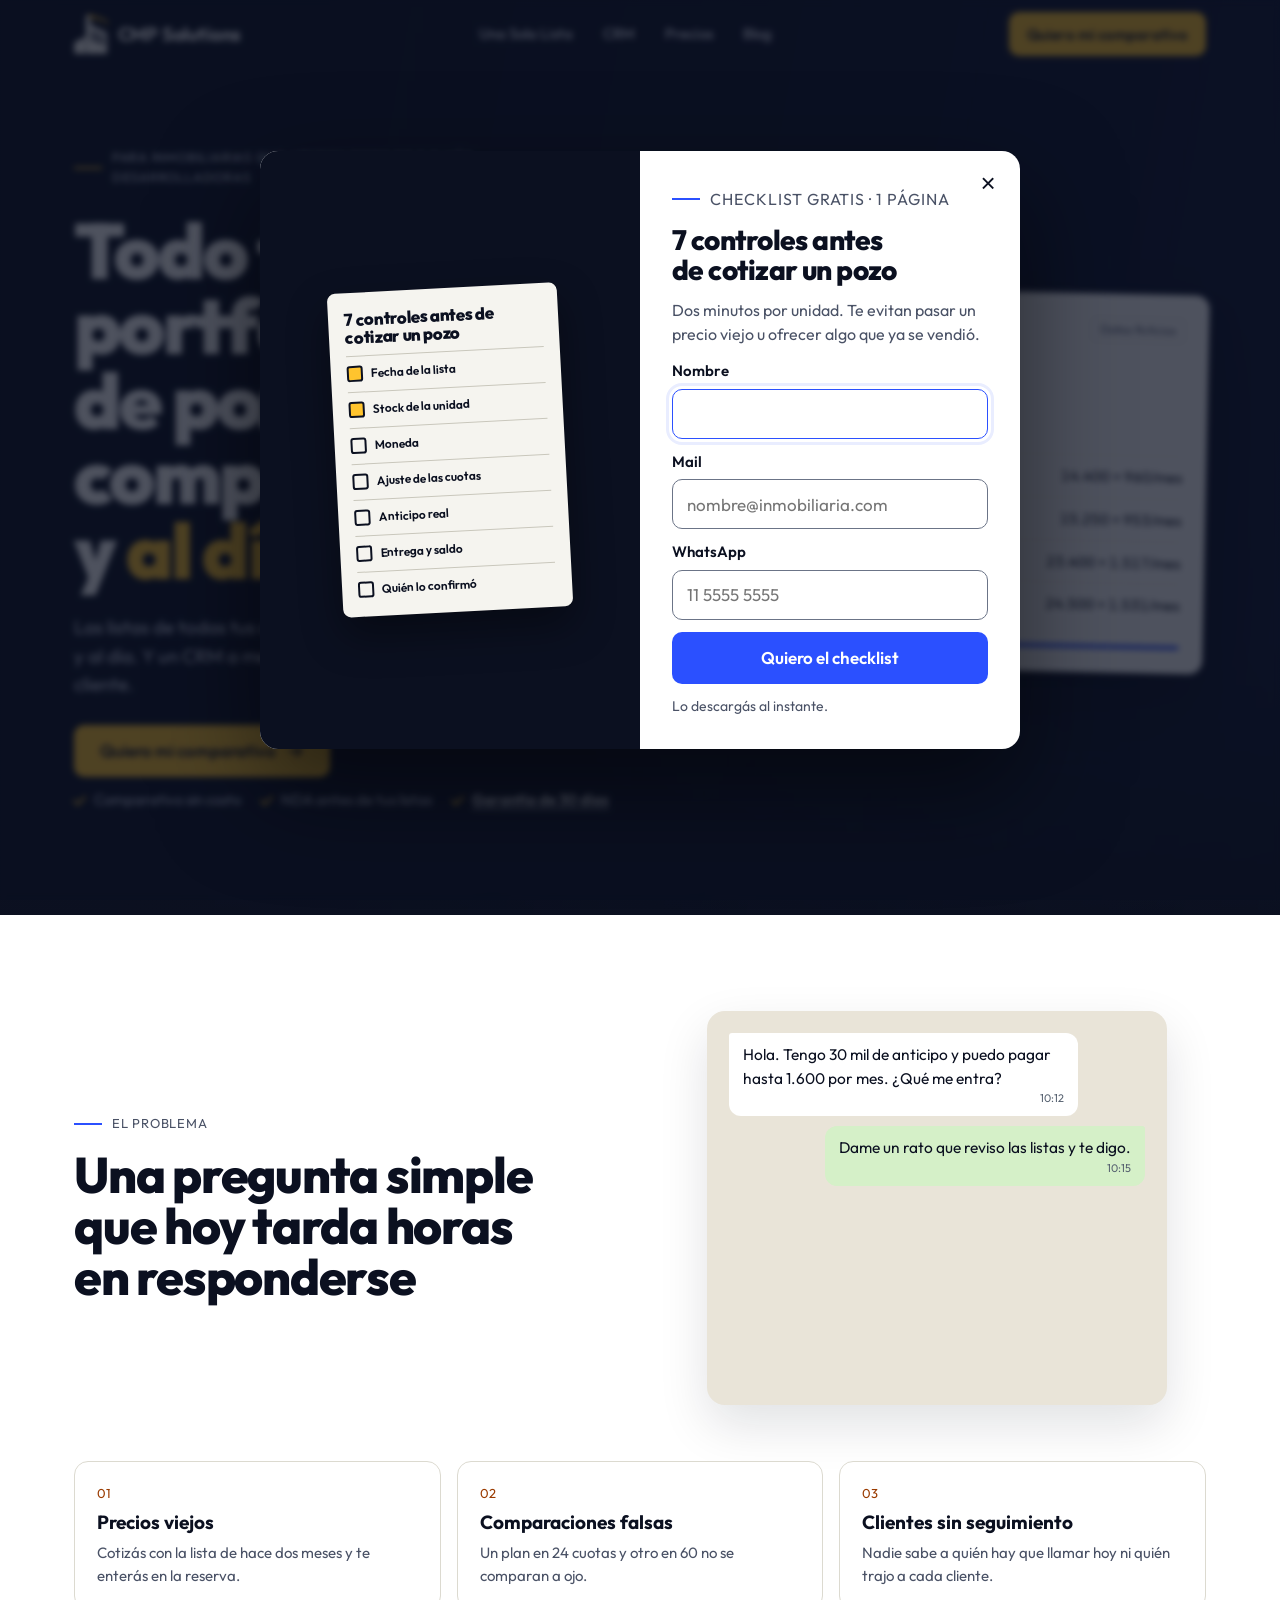
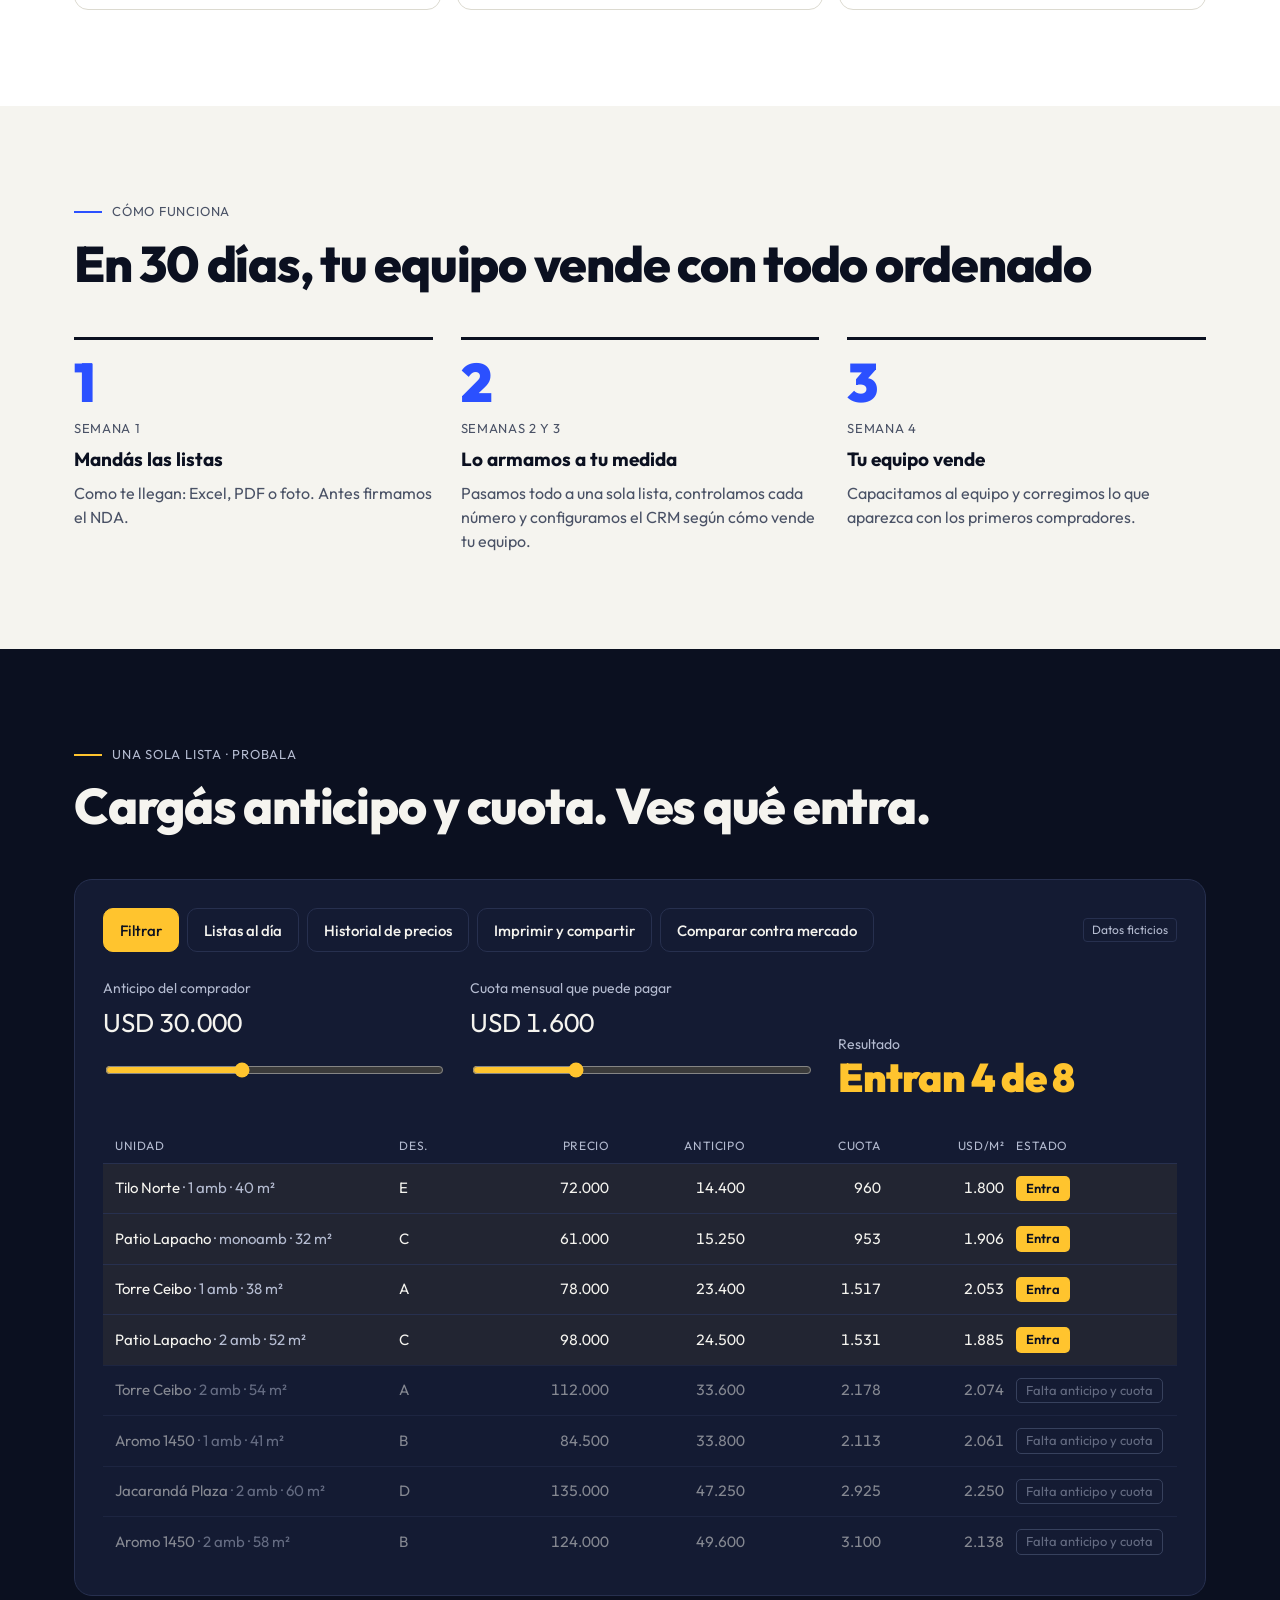
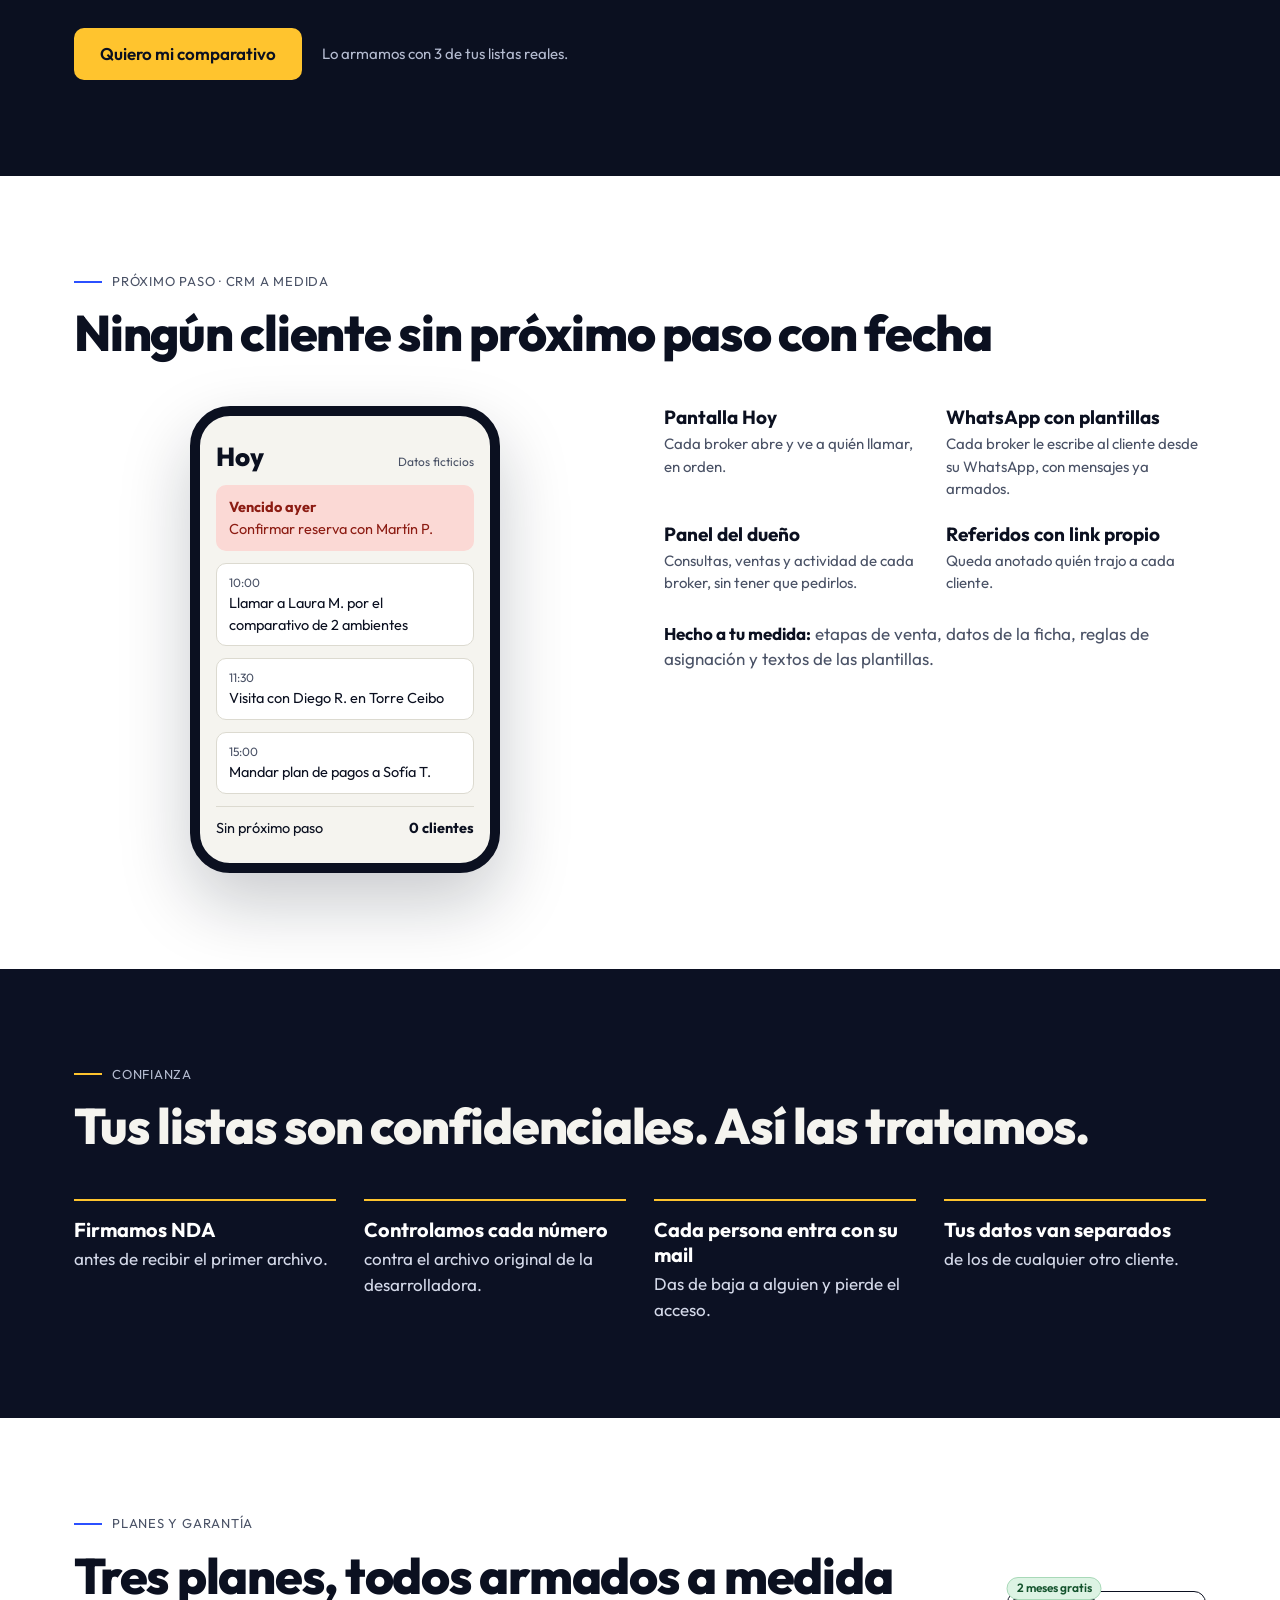
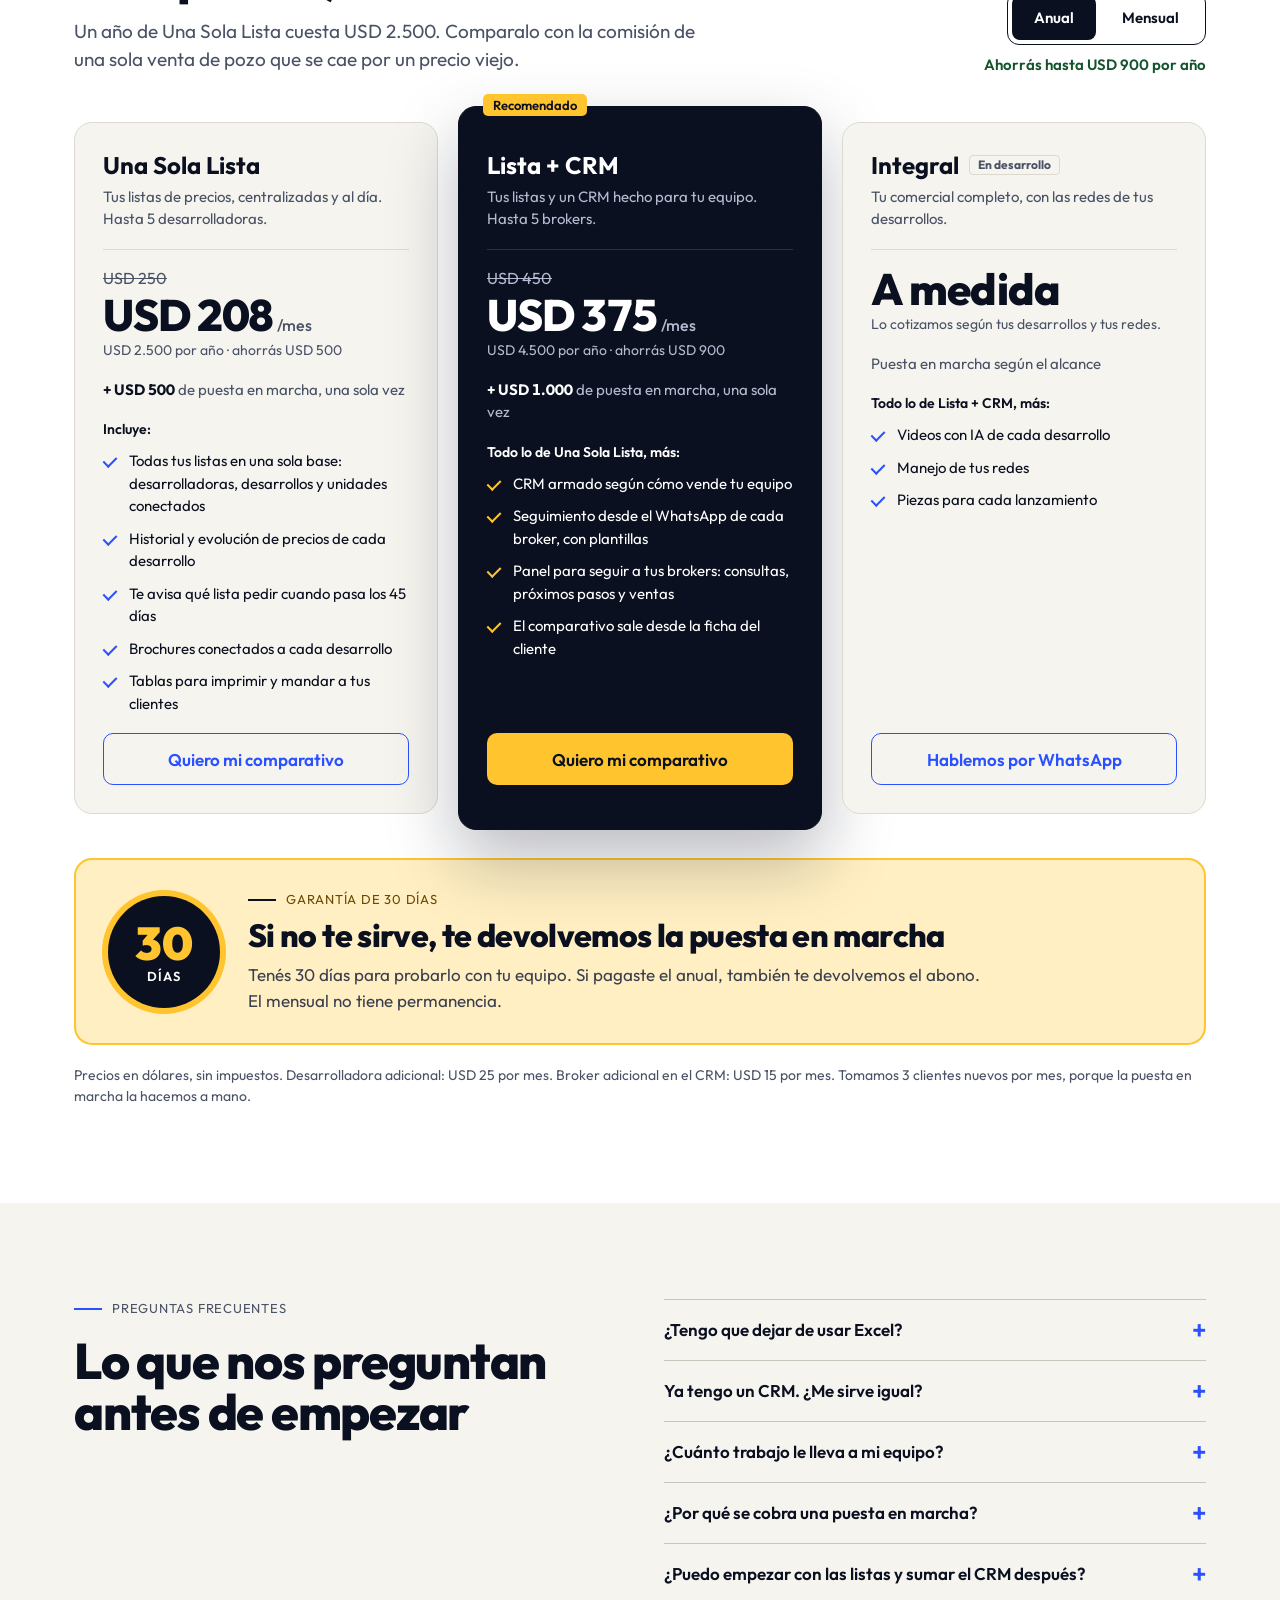
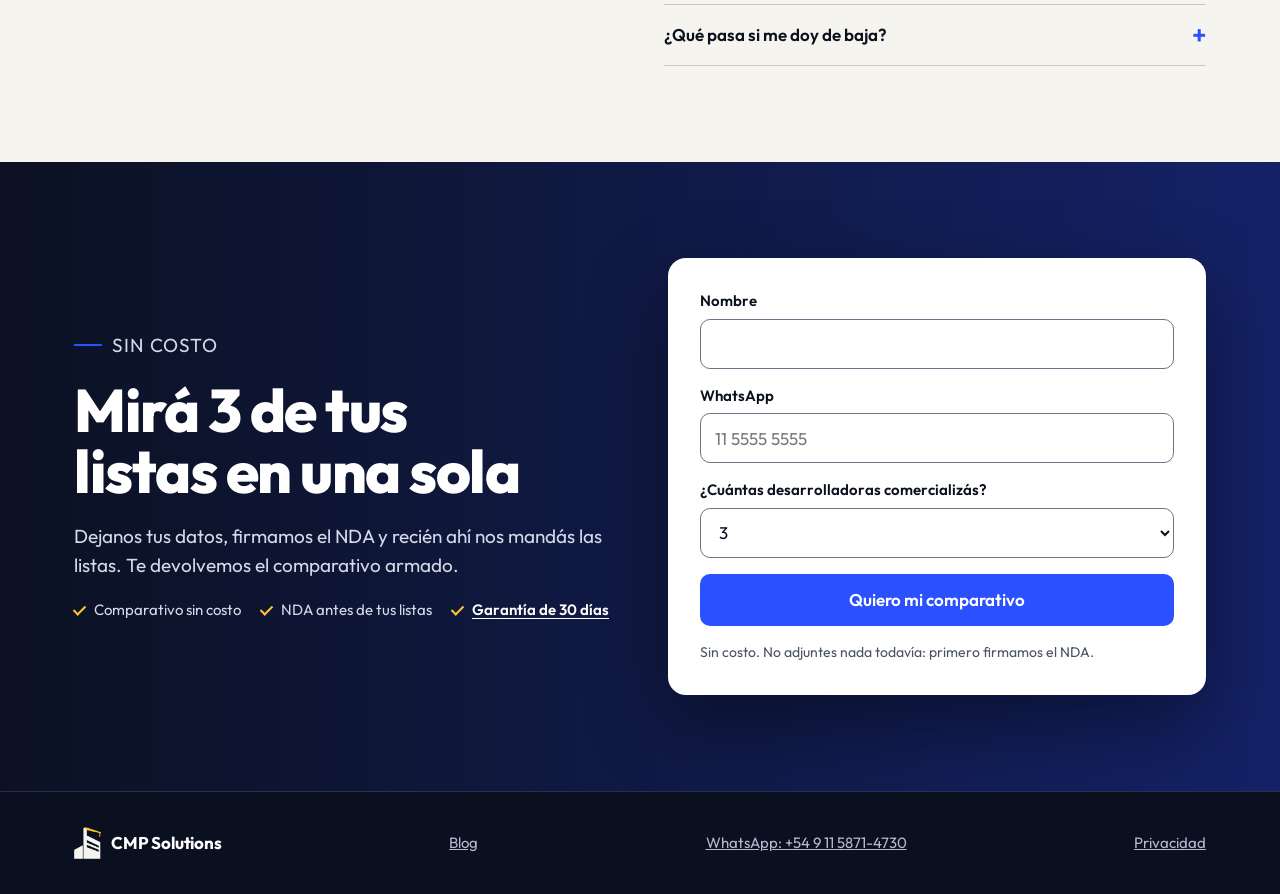
==== commit 3040900f: "Merge pull request #2 from cmpsolutionsio/claude/blog-4f7f63 Blog, 3 notas modelo y SEO/AEO técnico" ====
--- a/index.html
+++ b/index.html
@@ -3,7 +3,7 @@
 <head>
 <meta charset="utf-8">
 <meta name="viewport" content="width=device-width, initial-scale=1">
-<title>CMP Solutions</title>
+<title>CMP Solutions: listas de pozo y CRM para inmobiliarias</title>
 <link rel="icon" type="image/png" href="favicon.png">
 <link rel="apple-touch-icon" href="apple-touch-icon.png">
 <meta name="theme-color" content="#0B1020">
@@ -19,6 +19,47 @@
 <meta property="og:image:alt" content="Logo de CMP Solutions">
 <meta name="twitter:card" content="summary">
 <meta name="description" content="Todo tu portfolio de pozo, comparable y al día. Una Sola Lista y CRM a medida para inmobiliarias que comercializan 3 o más desarrolladoras.">
+<!-- SEO: canonical, robots y datos estructurados. Si cambia el dominio, reemplazar cmpsolutionsio.github.io acá, en blog/, sitemap.xml, robots.txt y llms.txt. -->
+<link rel="canonical" href="https://cmpsolutionsio.github.io/">
+<meta name="robots" content="index, follow, max-image-preview:large, max-snippet:-1">
+<link rel="alternate" type="text/plain" title="Resumen para modelos de lenguaje" href="/llms.txt">
+<script type="application/ld+json">
+{
+  "@context": "https://schema.org",
+  "@graph": [
+    {
+      "@type": "Organization",
+      "@id": "https://cmpsolutionsio.github.io/#organization",
+      "name": "CMP Solutions",
+      "url": "https://cmpsolutionsio.github.io/",
+      "logo": "https://cmpsolutionsio.github.io/logo.png",
+      "description": "Listas de precios comparables (Una Sola Lista) y CRM a medida para inmobiliarias y comercializadoras que venden departamentos en pozo de 3 o más desarrolladoras en Argentina.",
+      "areaServed": { "@type": "Country", "name": "Argentina" },
+      "contactPoint": { "@type": "ContactPoint", "contactType": "sales", "telephone": "+54 9 11 5871-4730", "availableLanguage": "es", "areaServed": "AR" }
+    },
+    {
+      "@type": "WebSite",
+      "@id": "https://cmpsolutionsio.github.io/#website",
+      "name": "CMP Solutions",
+      "url": "https://cmpsolutionsio.github.io/",
+      "inLanguage": "es-AR",
+      "publisher": { "@id": "https://cmpsolutionsio.github.io/#organization" }
+    },
+    {
+      "@type": "FAQPage",
+      "@id": "https://cmpsolutionsio.github.io/#faq",
+      "mainEntity": [
+        { "@type": "Question", "name": "¿Tengo que dejar de usar Excel?", "acceptedAnswer": { "@type": "Answer", "text": "No. Las desarrolladoras te siguen mandando sus listas como siempre y nosotros las pasamos al formato comparable." } },
+        { "@type": "Question", "name": "Ya tengo un CRM. ¿Me sirve igual?", "acceptedAnswer": { "@type": "Answer", "text": "Sí. Una Sola Lista se contrata sola y la usás sin cambiar tu CRM actual." } },
+        { "@type": "Question", "name": "¿Cuánto trabajo le lleva a mi equipo?", "acceptedAnswer": { "@type": "Answer", "text": "Poco: mandar las listas y una capacitación por videollamada de 1 hora. La carga y el control los hacemos nosotros." } },
+        { "@type": "Question", "name": "¿Por qué se cobra una puesta en marcha?", "acceptedAnswer": { "@type": "Answer", "text": "Porque es lo que más trabajo lleva: relevamos cómo vende tu equipo, cargamos y controlamos cada lista contra el original y armamos todo a tu medida. Se paga una sola vez." } },
+        { "@type": "Question", "name": "¿Puedo empezar con las listas y sumar el CRM después?", "acceptedAnswer": { "@type": "Answer", "text": "Sí. Pagás la diferencia de puesta en marcha y pasás al abono de Lista + CRM." } },
+        { "@type": "Question", "name": "¿Qué pasa si me doy de baja?", "acceptedAnswer": { "@type": "Answer", "text": "En el mensual no hay permanencia: avisás con 30 días. El anual cubre 12 meses y al terminar elegís si renovás. En los dos casos te llevás tus datos en Excel." } }
+      ]
+    }
+  ]
+}
+</script>
 <link rel="preconnect" href="https://fonts.googleapis.com">
 <link rel="preconnect" href="https://fonts.gstatic.com" crossorigin>
 <link href="https://fonts.googleapis.com/css2?family=Outfit:wght@300..900&display=swap" rel="stylesheet">
@@ -347,6 +388,7 @@
       <a href="#usl">Una Sola Lista</a>
       <a href="#crm">CRM</a>
       <a href="#precios">Precios</a>
+      <a href="/blog/">Blog</a>
     </nav>
     <a class="btn sm" href="#form">Quiero mi comparativo</a>
   </div>
@@ -618,6 +660,7 @@
 <footer>
   <div class="wrap">
     <span class="logo" style="min-height:0"><img src="logo-claro.png" alt="" width="27" height="32" style="height:32px"><span style="font-size:17px">CMP Solutions</span></span>
+    <a href="/blog/">Blog</a>
     <a href="https://wa.me/5491158714730" target="_blank" rel="noopener">WhatsApp: +54 9 11 5871-4730</a>
     <a href="privacidad.html">Privacidad</a>
   </div>
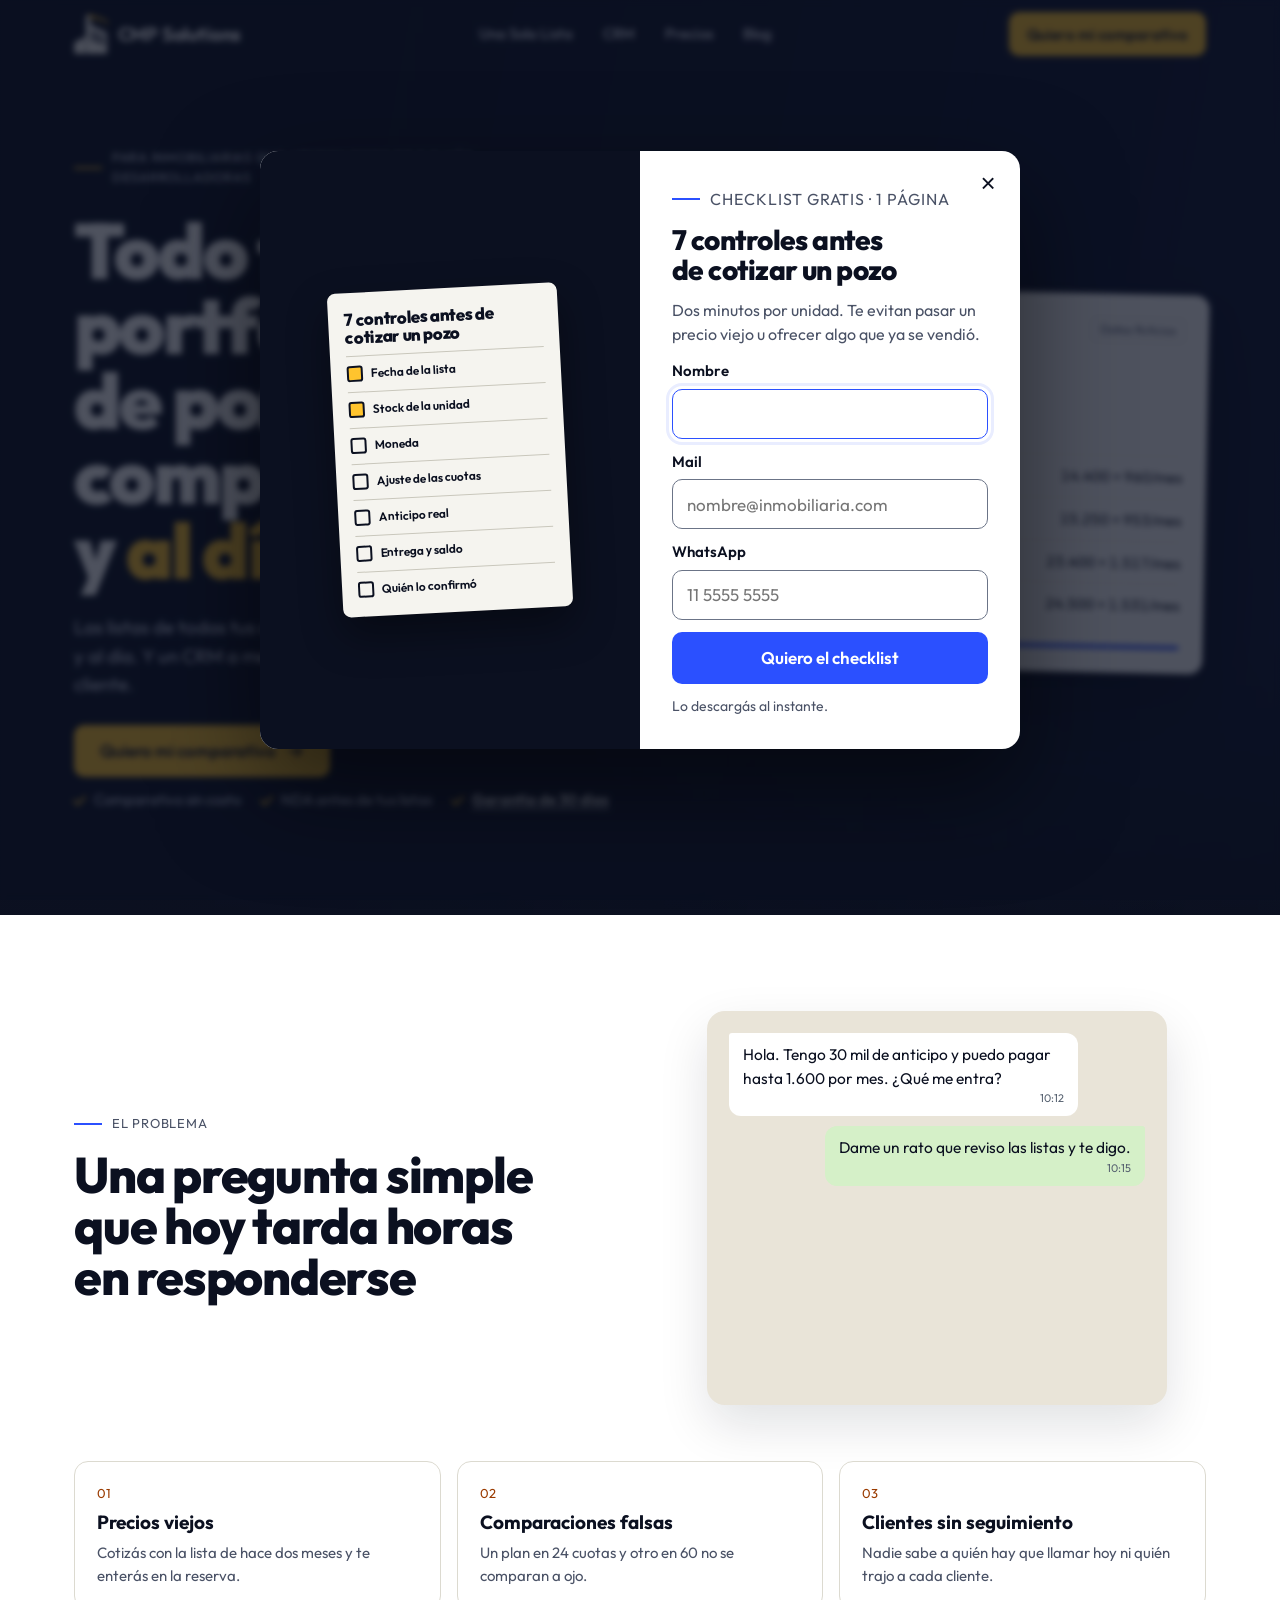
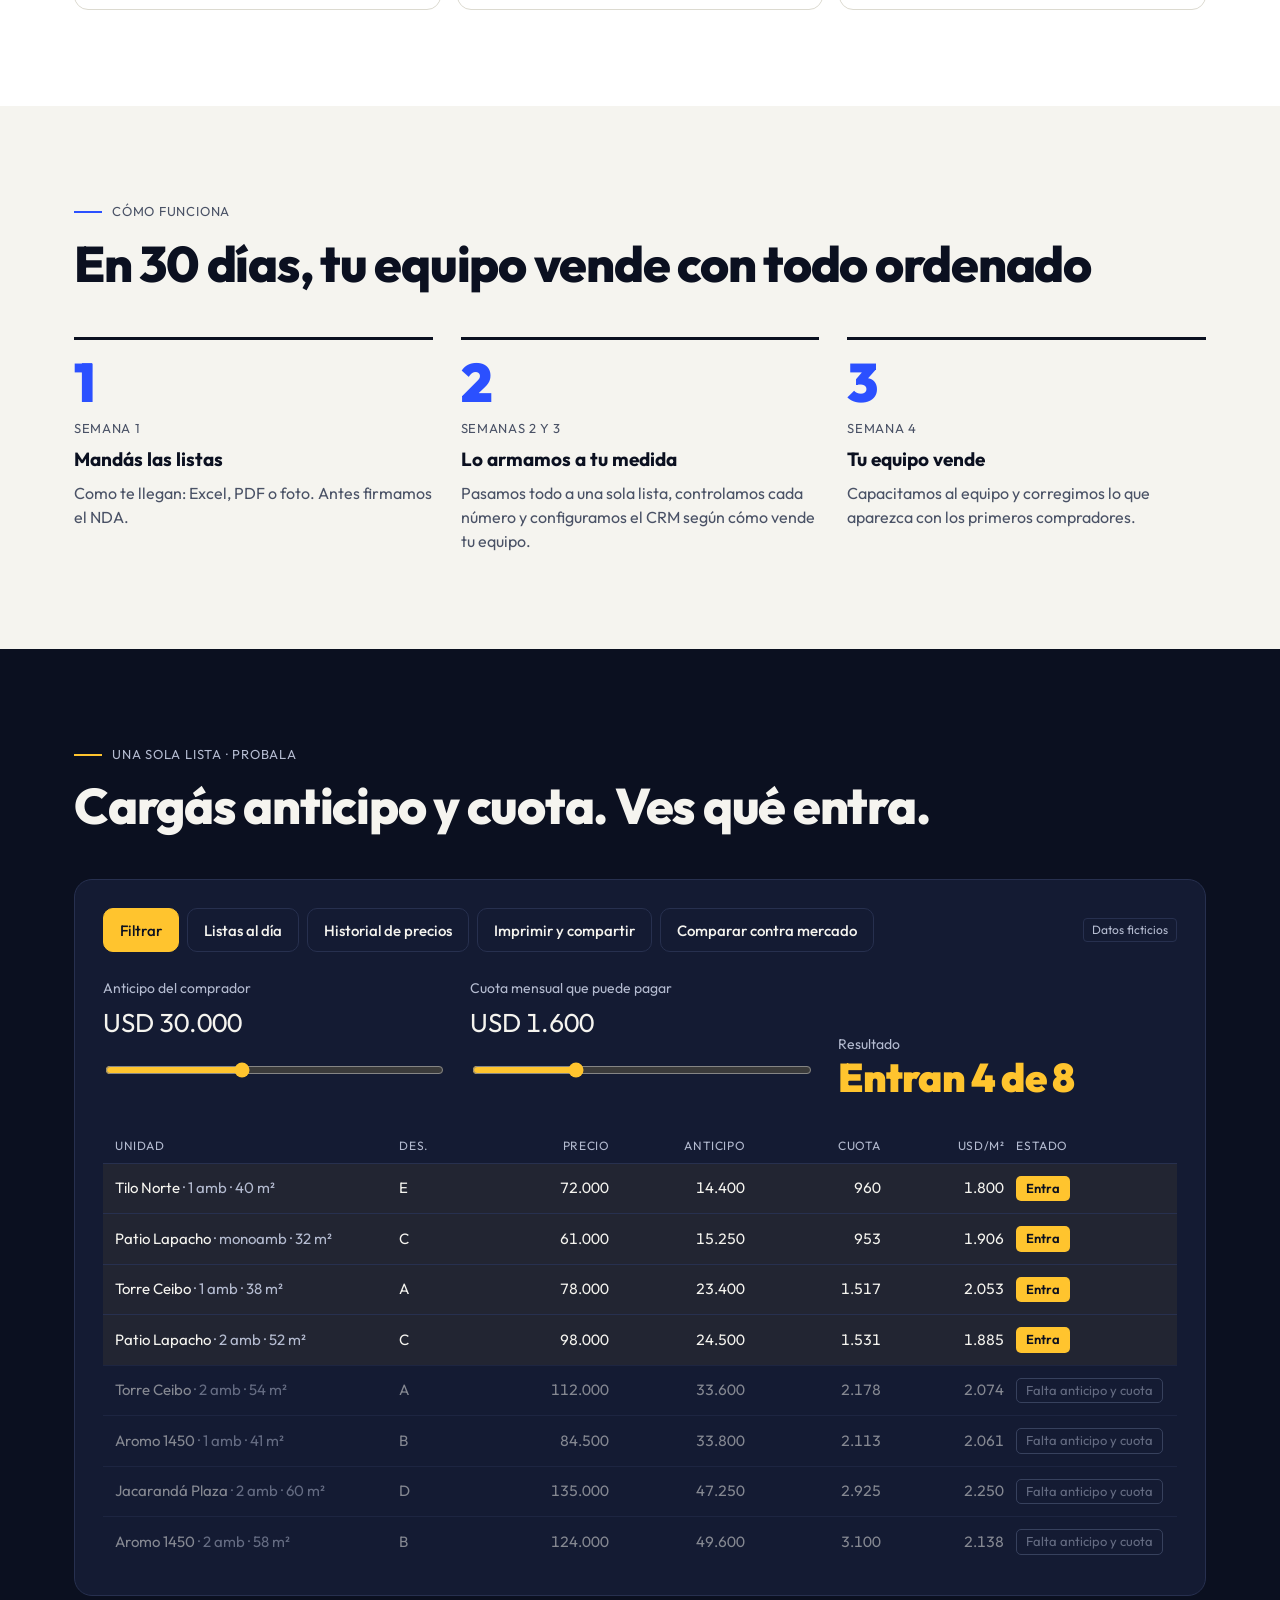
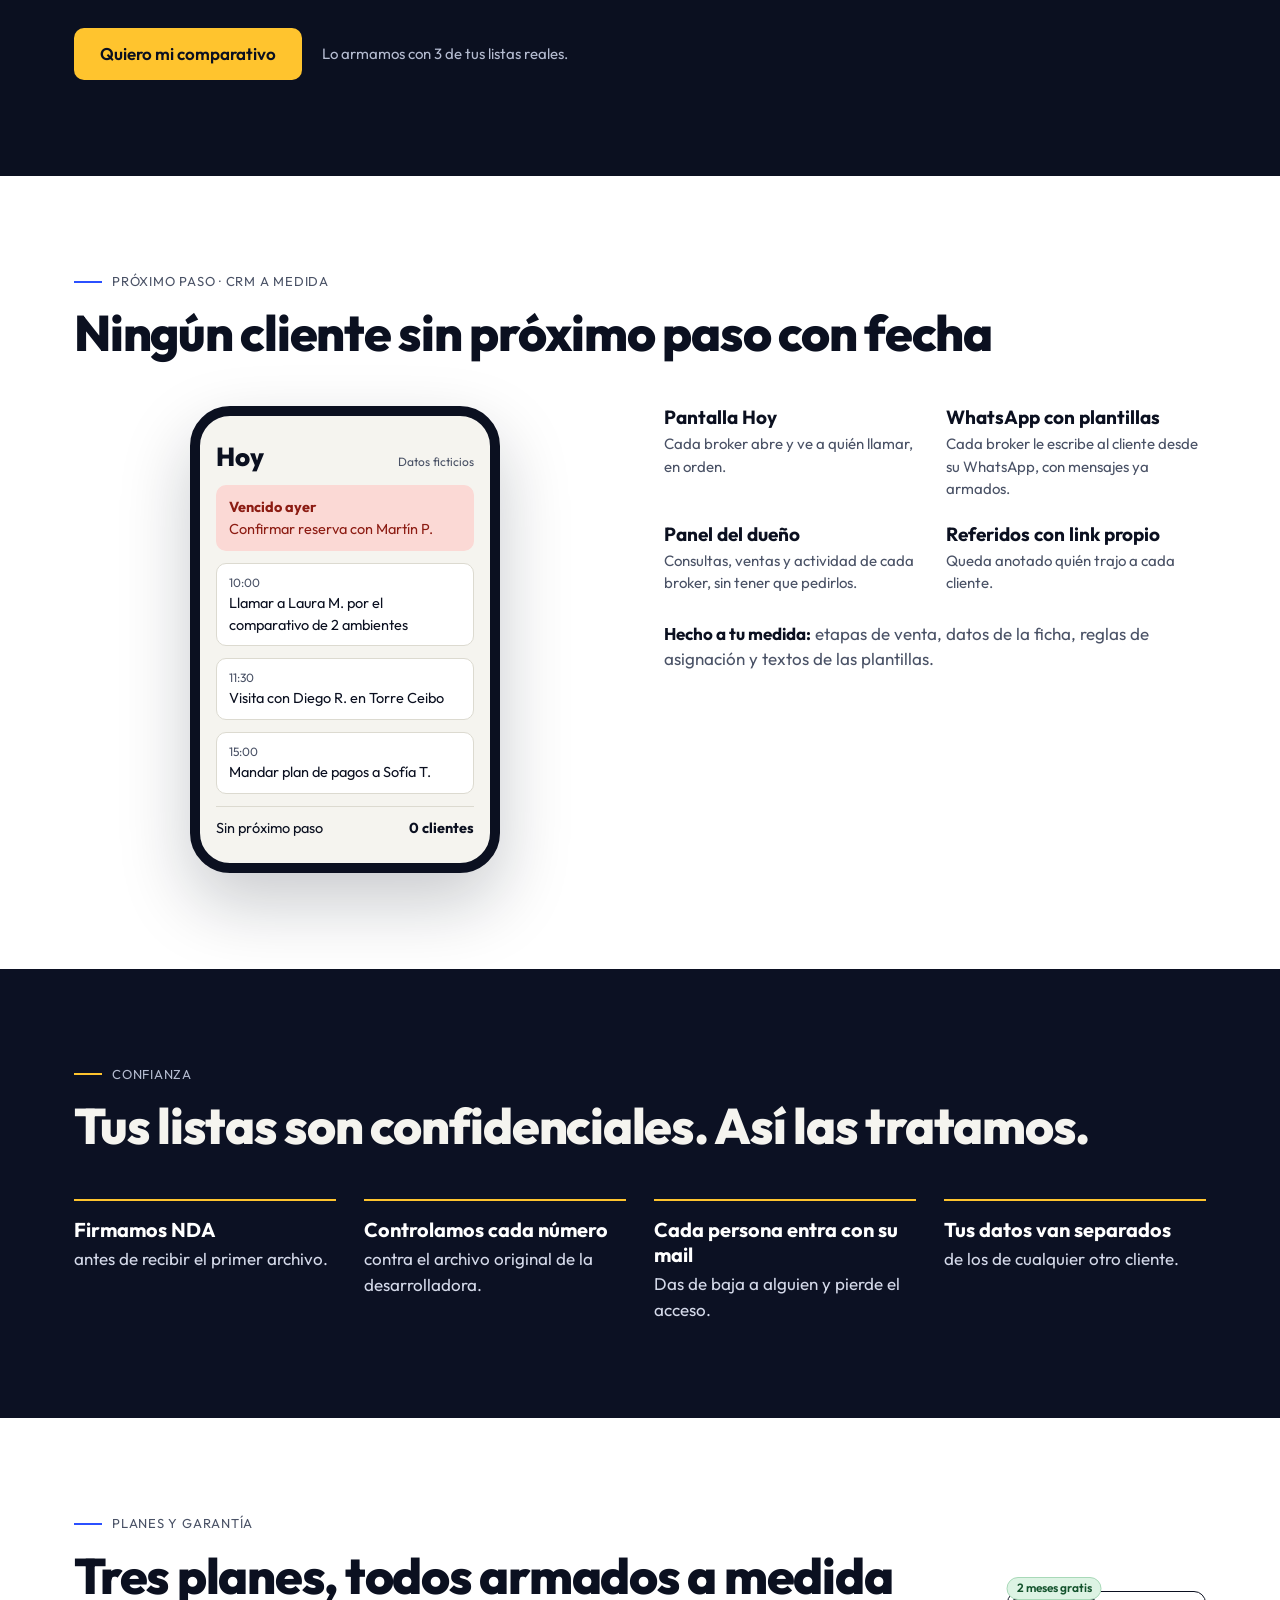
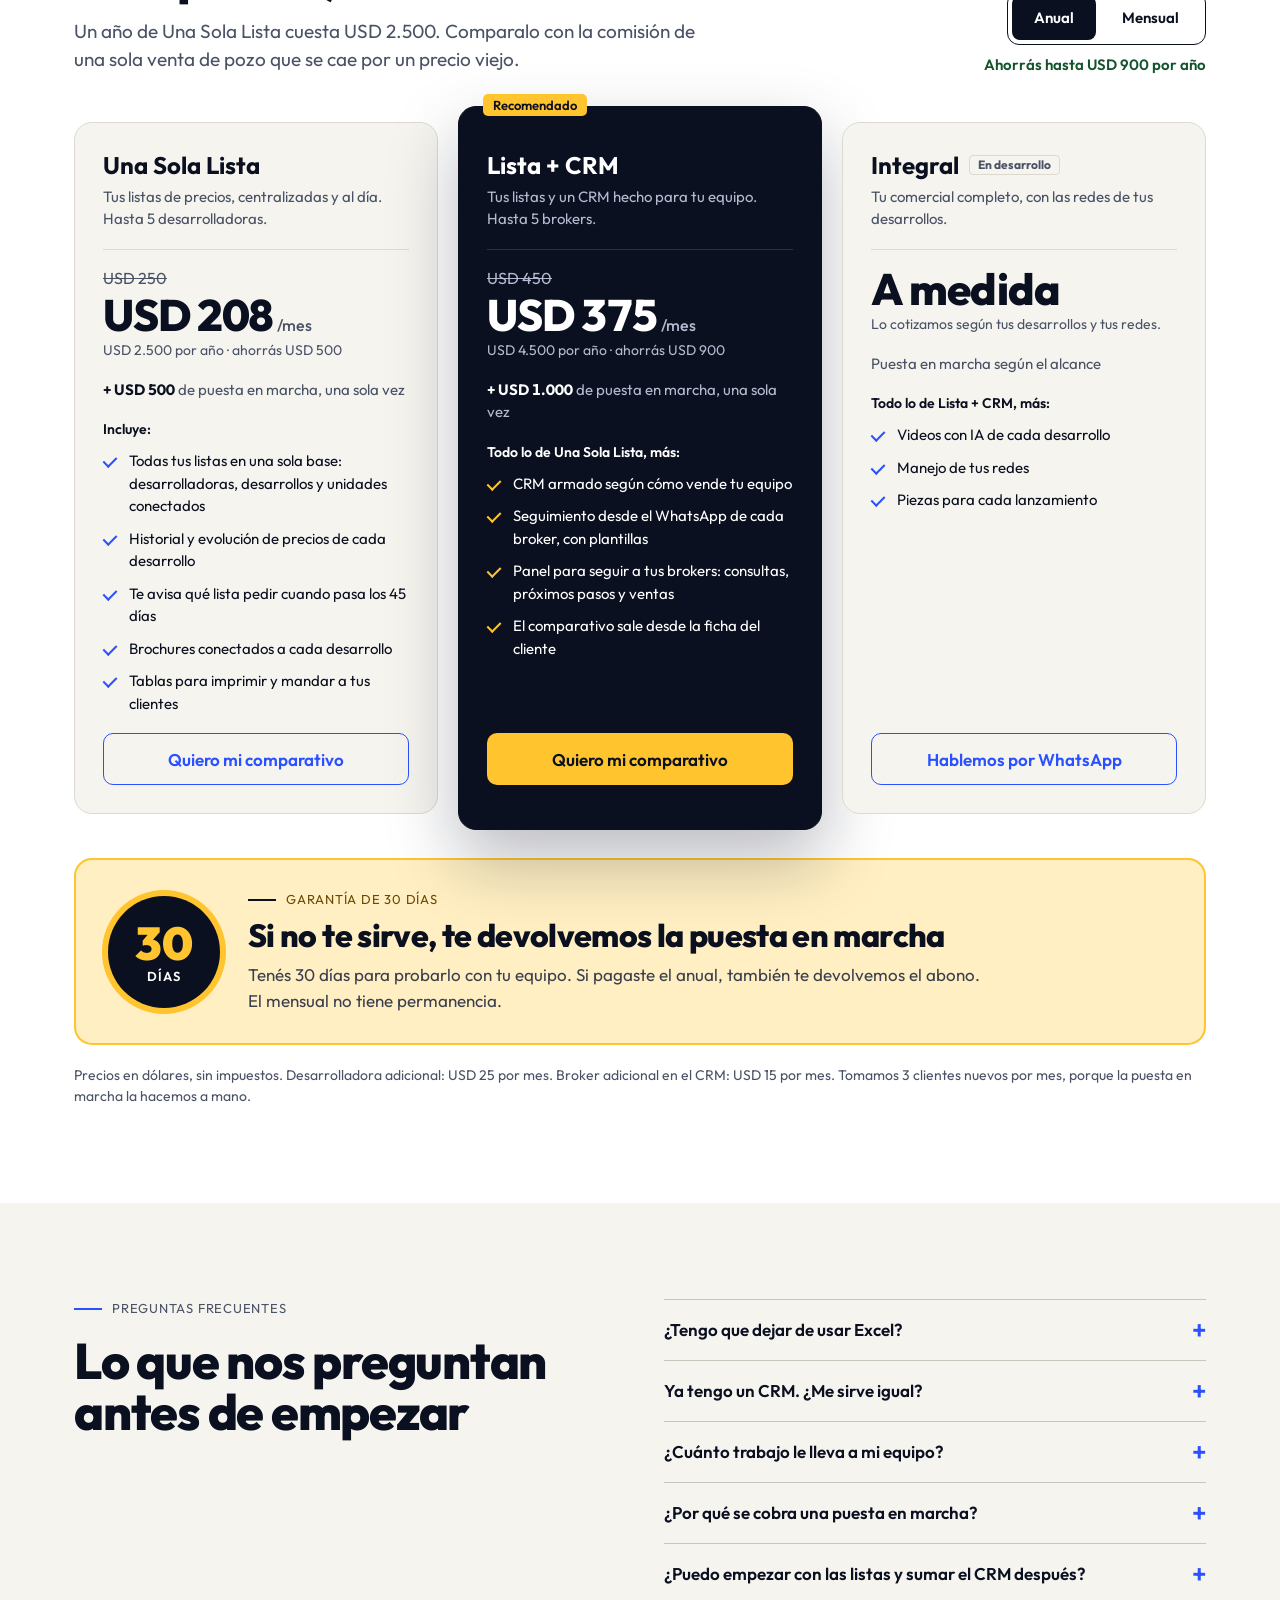
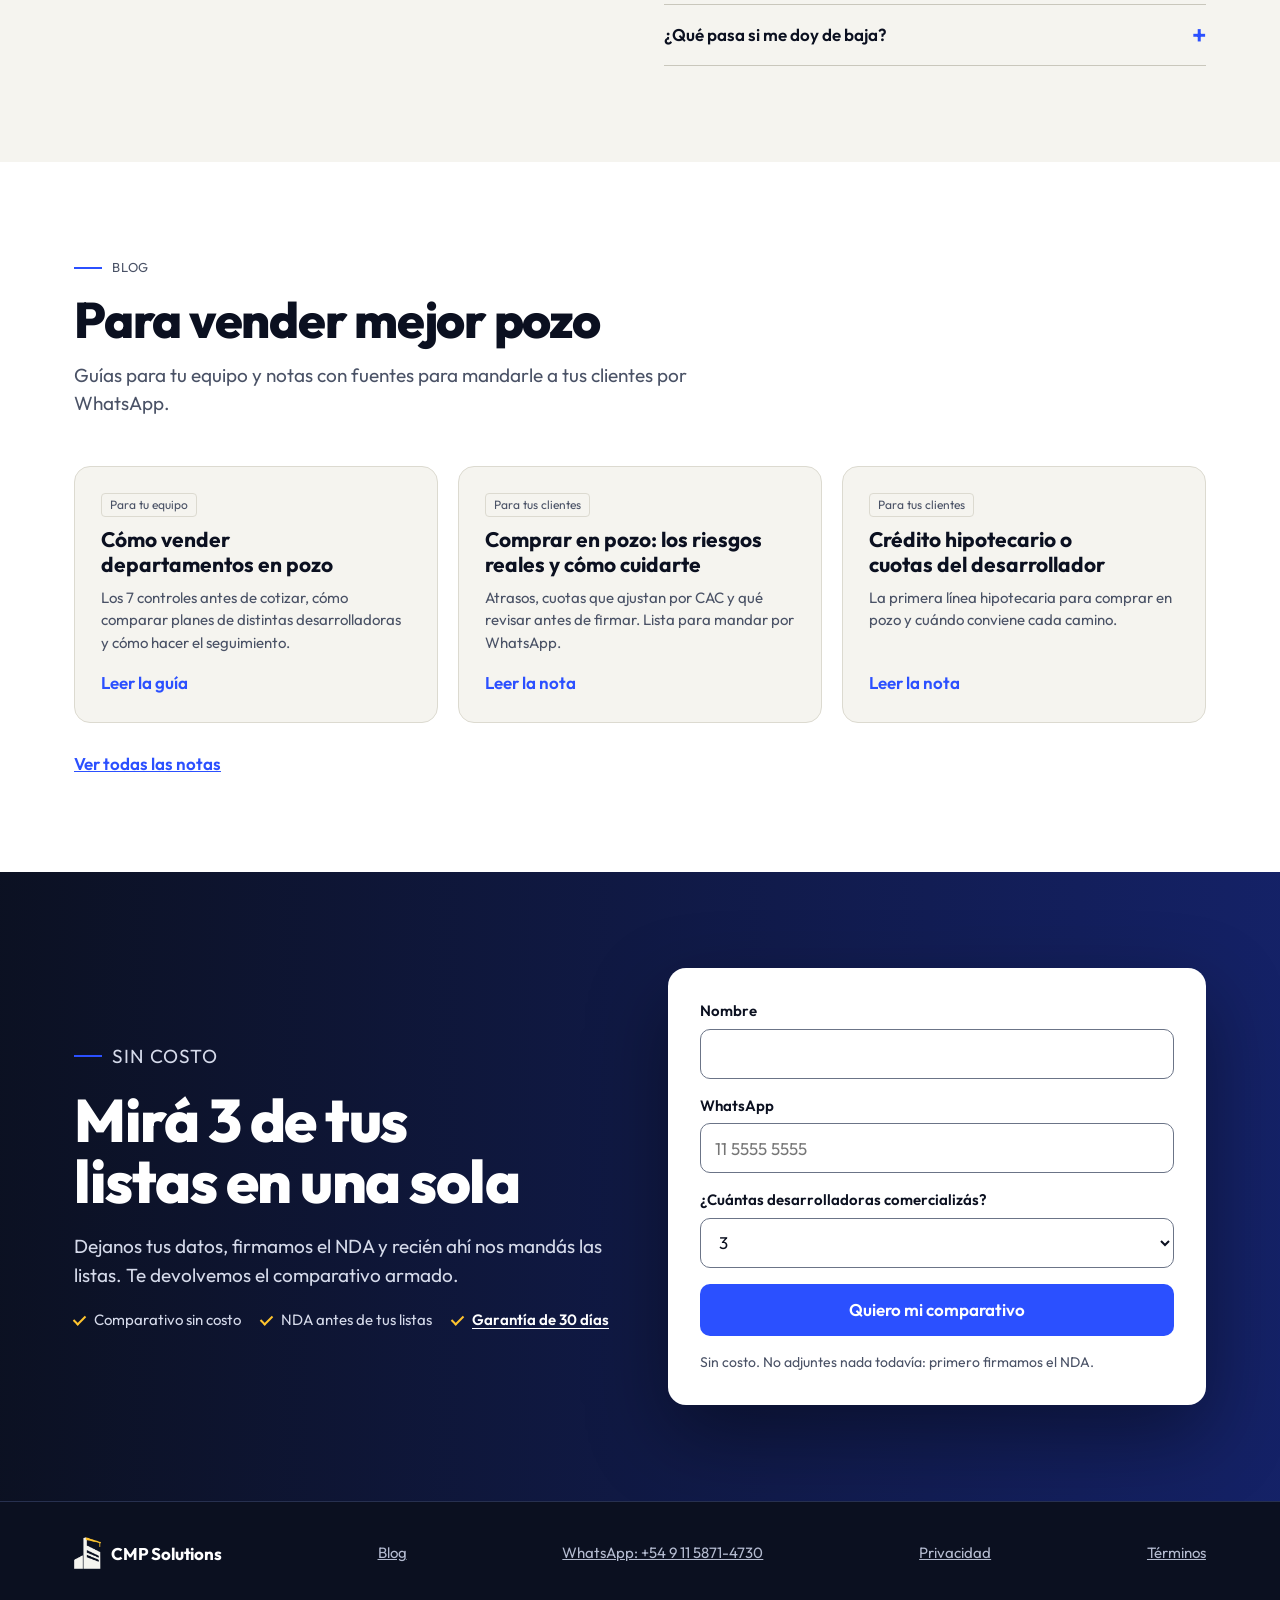
==== commit 288850b8: "Home con sección del blog y página de Términos y condiciones - index.html: sección "Para vender mejo" ====
--- a/index.html
+++ b/index.html
@@ -301,6 +301,16 @@
 details[open] summary i{transform:rotate(45deg)}
 details p{padding-bottom:20px;color:var(--muted);max-width:38em}
 
+/* 9b. Blog */
+.posts{display:grid;grid-template-columns:repeat(auto-fit,minmax(min(300px,100%),1fr));gap:20px}
+.post{display:flex;flex-direction:column;gap:10px;background:var(--paper);border:1px solid var(--line);border-radius:16px;padding:26px;color:var(--ink);text-decoration:none;transition:transform .2s ease, box-shadow .2s ease, border-color .2s ease}
+.post:hover{transform:translateY(-6px);box-shadow:0 18px 40px rgba(11,16,32,.1);border-color:var(--ink)}
+.post .tag{align-self:flex-start}
+.post h3{font-size:21px}
+.post p{font-size:15px;color:var(--muted)}
+.post .go{margin-top:auto;padding-top:6px;font-weight:600;color:var(--blue)}
+.blog-all{margin-top:28px;font-weight:600}
+
 /* 10. Cierre */
 .close{position:relative;background:var(--ink);color:#fff;overflow:hidden}
 .close-bg{position:absolute;inset:0;background:#16204A url('https://images.unsplash.com/photo-1742427605934-db05a2a833f6?auto=format&fit=crop&w=2000&q=70') center/cover}
@@ -362,6 +372,7 @@
   body{font-size:16.5px}
   .sec{padding:68px 0}
   .nav,.bar .btn{display:none}
+  .nav{display:flex}.nav a:not([href="/blog/"]){display:none} /* en el celular la barra muestra solo el link al blog */
   .hero{padding:112px 0 72px}
   .hero-card{transform:none;animation:none}
   body{padding-bottom:72px}
@@ -624,6 +635,19 @@
   </div>
 </section>
 
+<!-- 9b. Blog: guías para el equipo y notas para mandarle al cliente -->
+<section class="sec white" id="blog">
+  <div class="wrap">
+    <div class="head reveal"><p class="eyebrow">Blog</p><h2>Para vender mejor pozo</h2><p class="lead">Guías para tu equipo y notas con fuentes para mandarle a tus clientes por WhatsApp.</p></div>
+    <div class="posts stagger">
+      <a class="post" href="/blog/como-vender-departamentos-en-pozo/"><span class="tag">Para tu equipo</span><h3>Cómo vender departamentos en pozo</h3><p>Los 7 controles antes de cotizar, cómo comparar planes de distintas desarrolladoras y cómo hacer el seguimiento.</p><span class="go">Leer la guía</span></a>
+      <a class="post" href="/blog/comprar-en-pozo-riesgos/"><span class="tag">Para tus clientes</span><h3>Comprar en pozo: los riesgos reales y cómo cuidarte</h3><p>Atrasos, cuotas que ajustan por CAC y qué revisar antes de firmar. Lista para mandar por WhatsApp.</p><span class="go">Leer la nota</span></a>
+      <a class="post" href="/blog/credito-hipotecario-vs-financiacion-desarrollador/"><span class="tag">Para tus clientes</span><h3>Crédito hipotecario o cuotas del desarrollador</h3><p>La primera línea hipotecaria para comprar en pozo y cuándo conviene cada camino.</p><span class="go">Leer la nota</span></a>
+    </div>
+    <p class="blog-all reveal"><a href="/blog/">Ver todas las notas</a></p>
+  </div>
+</section>
+
 <!-- 10. Cierre y formulario -->
 <section class="sec close" id="form">
   <div class="close-bg" role="img" aria-label="Fachada de un edificio al atardecer con las ventanas iluminadas"></div>
@@ -656,13 +680,14 @@
 </section>
 </main>
 
-<!-- 11. Pie. Falta la página de Términos: sumarla acá cuando exista. -->
+<!-- 11. Pie -->
 <footer>
   <div class="wrap">
     <span class="logo" style="min-height:0"><img src="logo-claro.png" alt="" width="27" height="32" style="height:32px"><span style="font-size:17px">CMP Solutions</span></span>
     <a href="/blog/">Blog</a>
     <a href="https://wa.me/5491158714730" target="_blank" rel="noopener">WhatsApp: +54 9 11 5871-4730</a>
     <a href="privacidad.html">Privacidad</a>
+    <a href="terminos.html">Términos</a>
   </div>
 </footer>
 <div class="mob"><a class="btn" href="#form">Quiero mi comparativo</a></div>
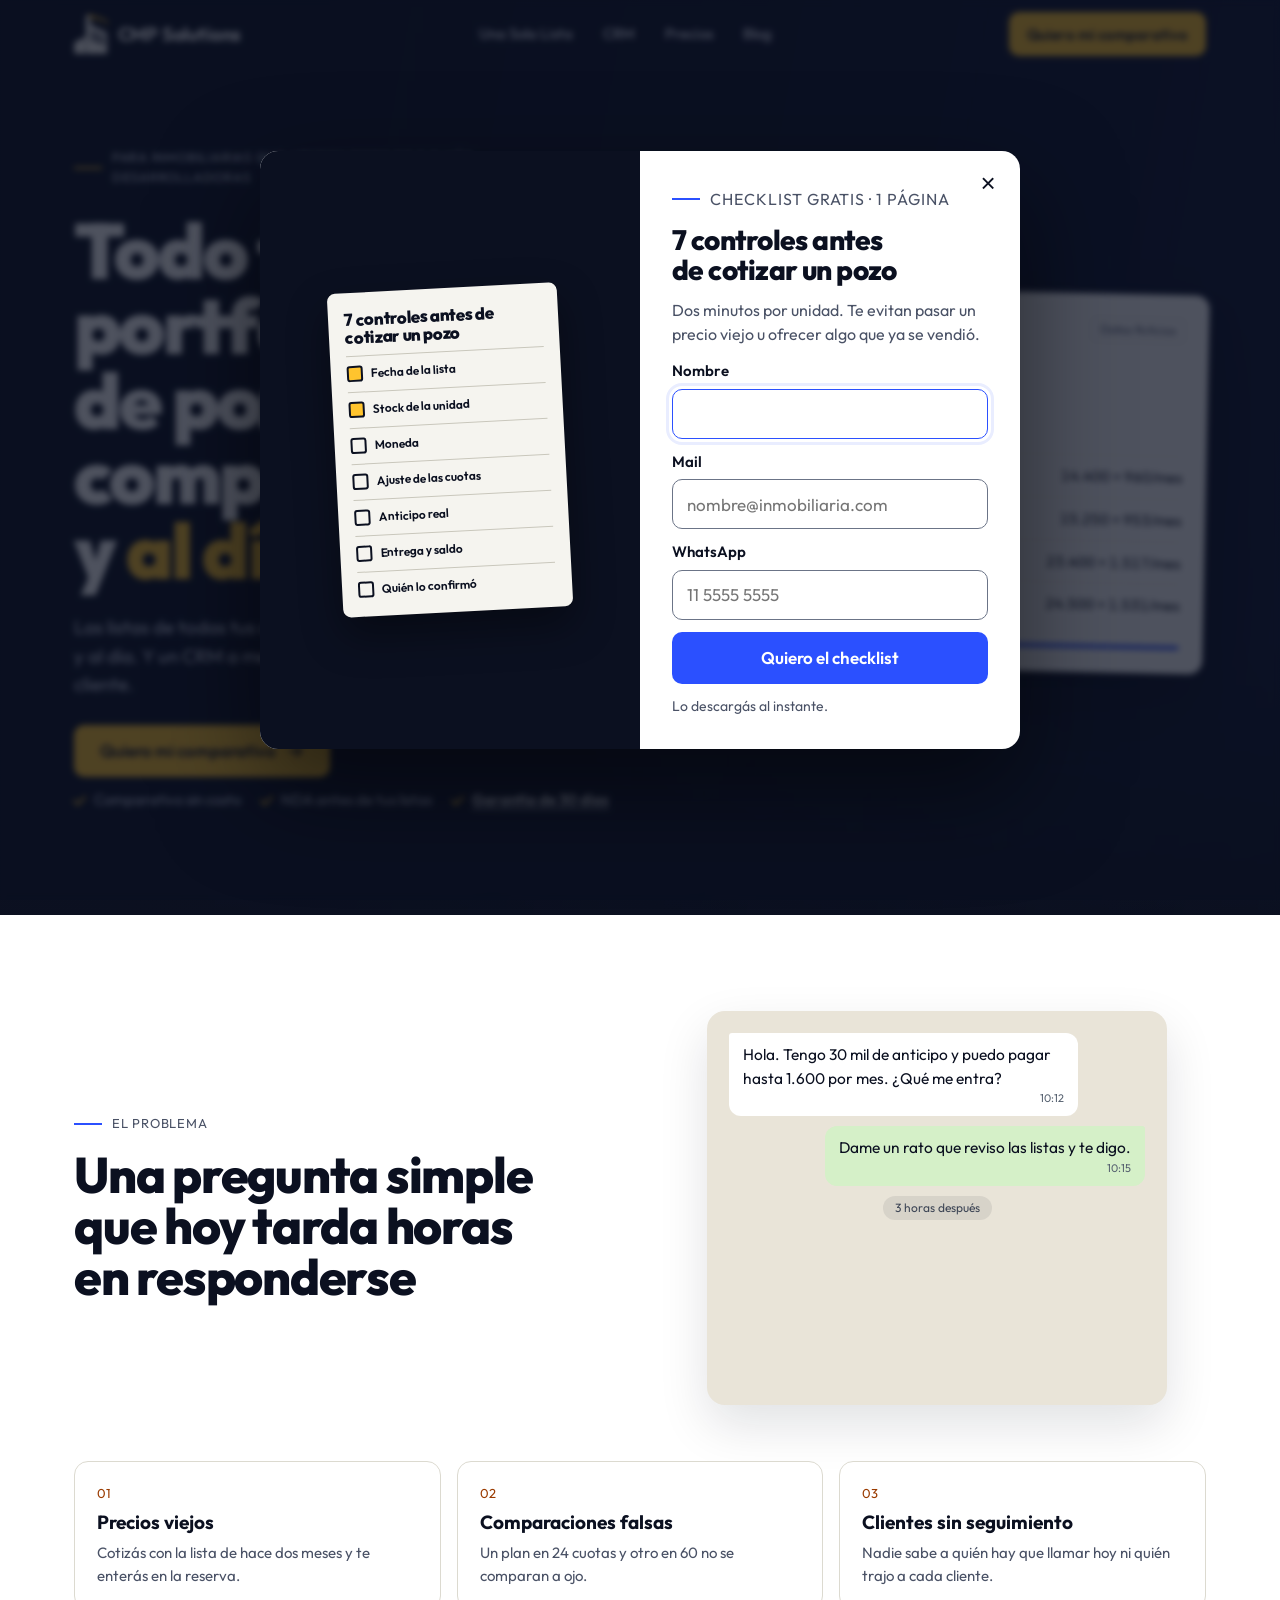
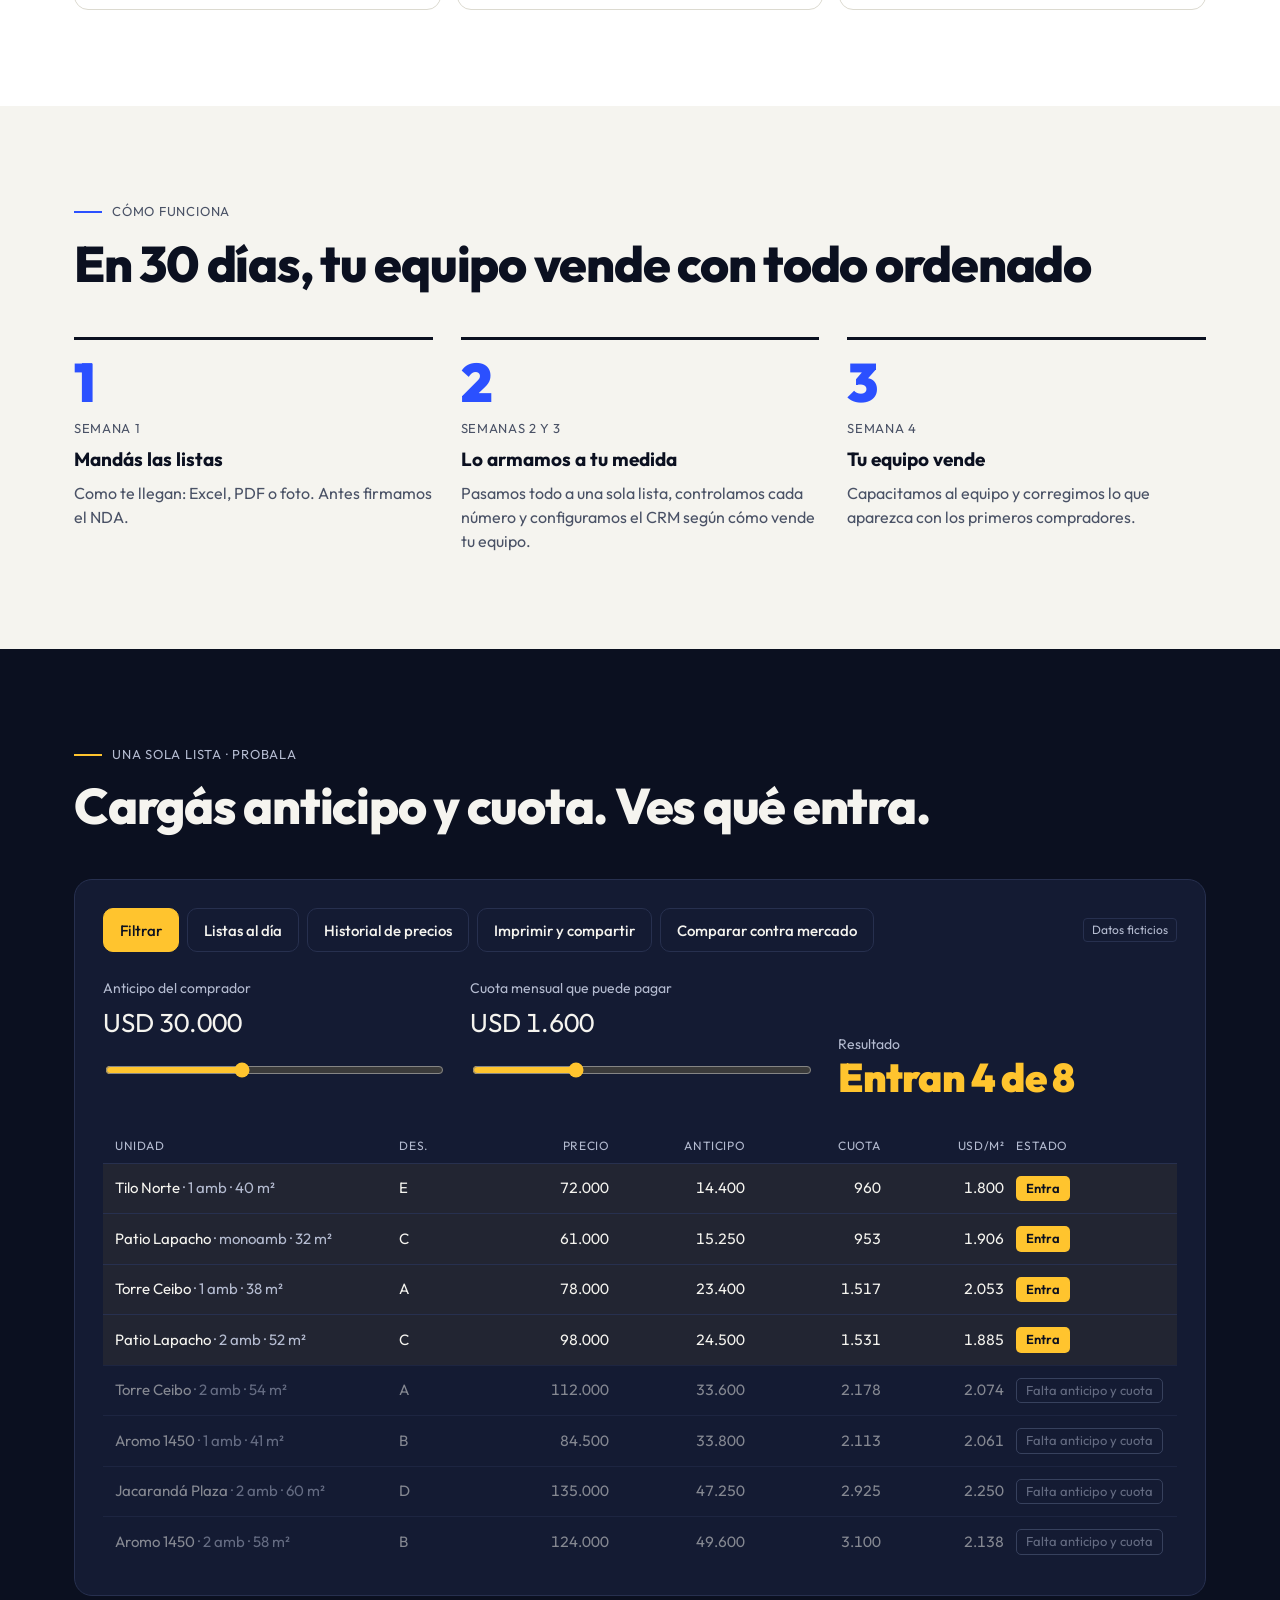
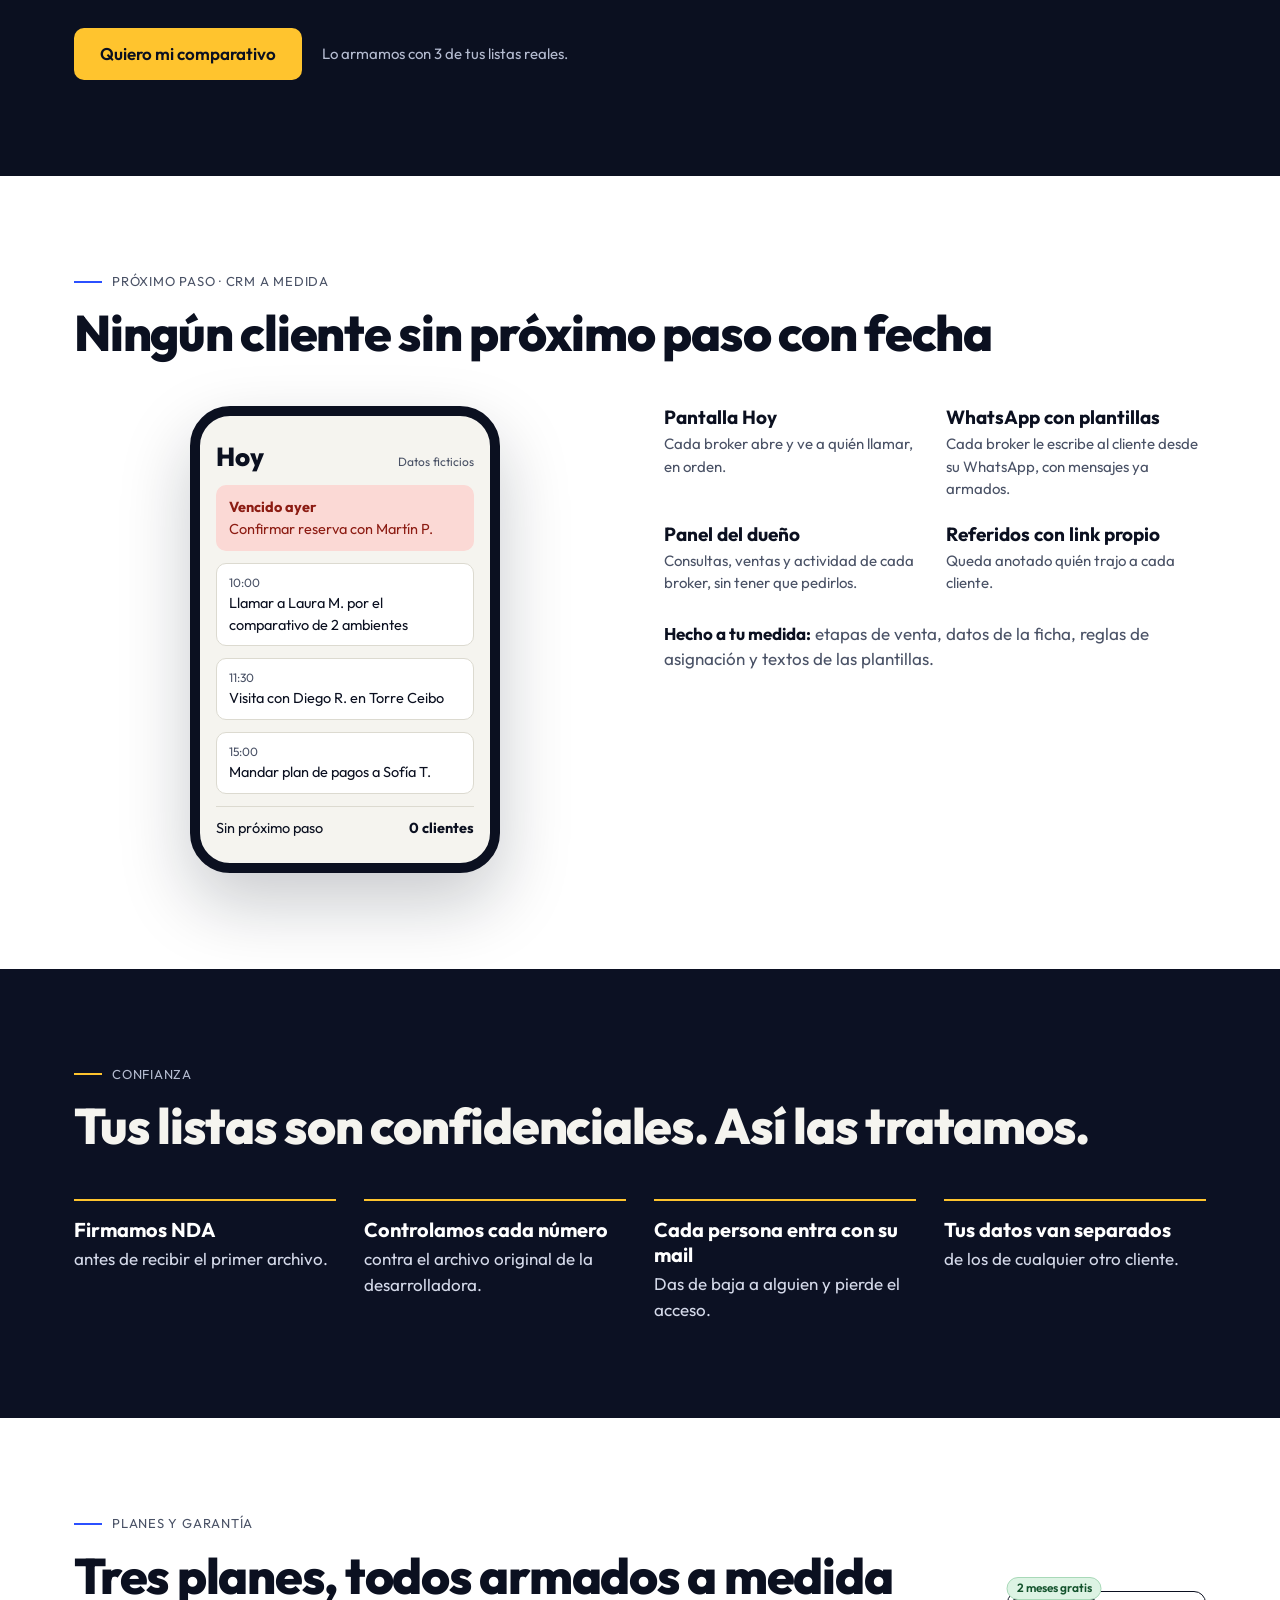
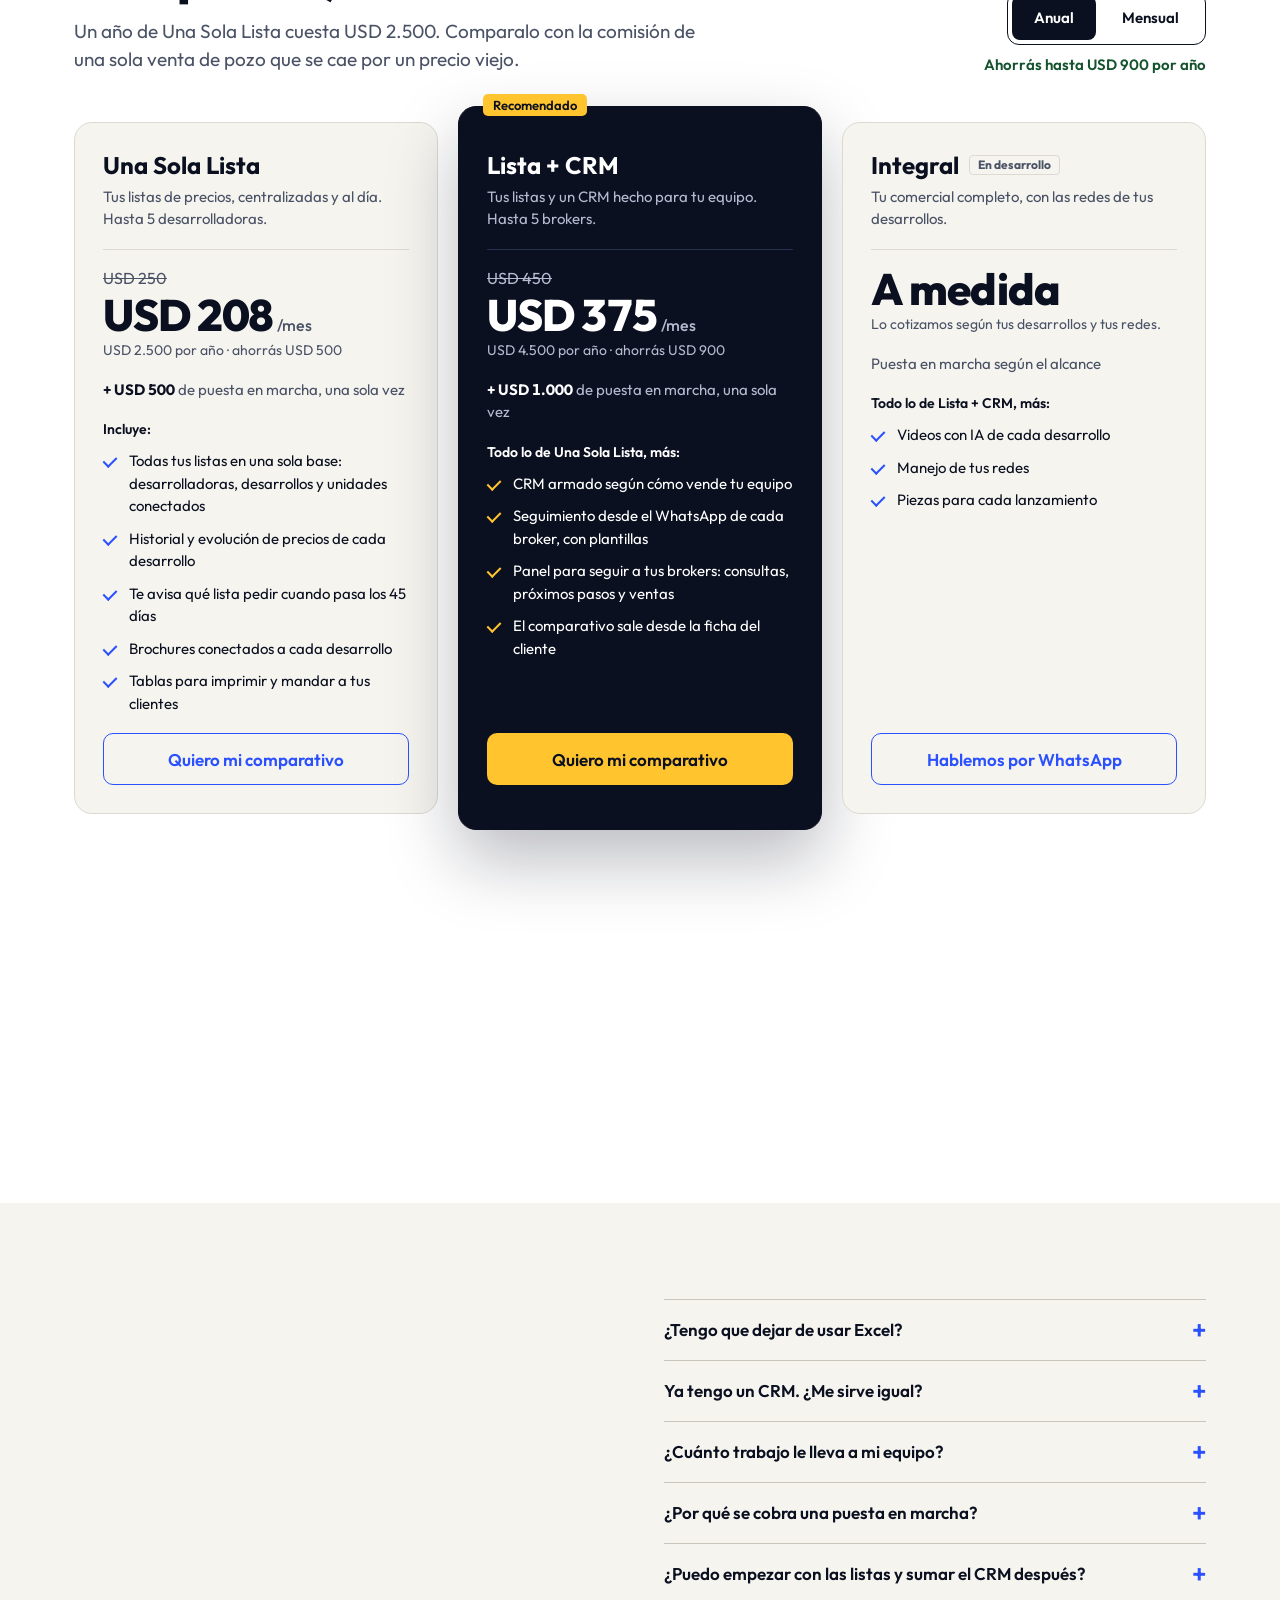
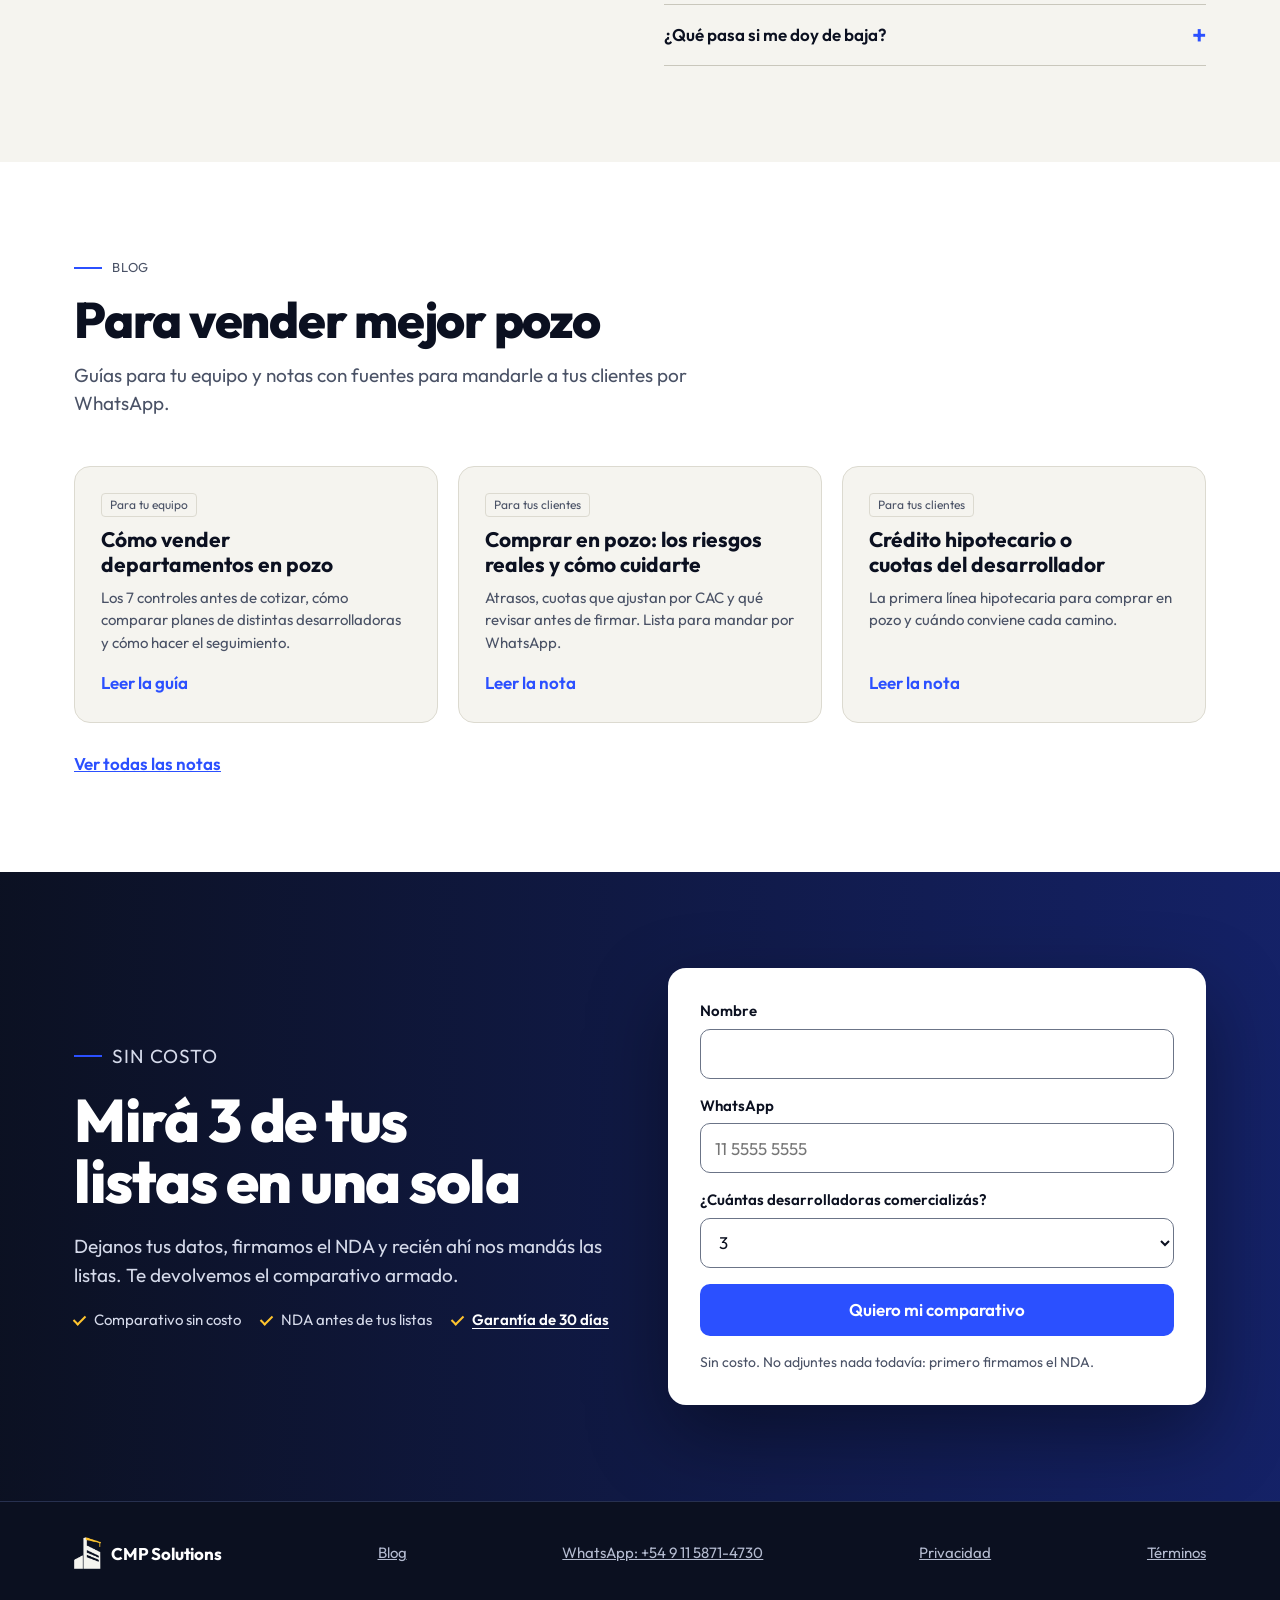
==== commit 29cc580e: "Dominio nuevo: cmpsolutions.info en todo el sitio - Reemplaza cmpsolutionsio.github.io en canonical," ====
--- a/index.html
+++ b/index.html
@@ -10,17 +10,17 @@
 <meta property="og:type" content="website">
 <meta property="og:site_name" content="CMP Solutions">
 <meta property="og:locale" content="es_AR">
-<meta property="og:url" content="https://cmpsolutionsio.github.io/">
+<meta property="og:url" content="https://cmpsolutions.info/">
 <meta property="og:title" content="Todo tu portfolio de pozo, comparable y al día">
 <meta property="og:description" content="Una sola lista para todas tus desarrolladoras y un CRM a medida para tu equipo. Pedí tu comparativo sin costo.">
-<meta property="og:image" content="https://cmpsolutionsio.github.io/og-logo.png">
+<meta property="og:image" content="https://cmpsolutions.info/og-logo.png">
 <meta property="og:image:width" content="800">
 <meta property="og:image:height" content="800">
 <meta property="og:image:alt" content="Logo de CMP Solutions">
 <meta name="twitter:card" content="summary">
 <meta name="description" content="Todo tu portfolio de pozo, comparable y al día. Una Sola Lista y CRM a medida para inmobiliarias que comercializan 3 o más desarrolladoras.">
-<!-- SEO: canonical, robots y datos estructurados. Si cambia el dominio, reemplazar cmpsolutionsio.github.io acá, en blog/, sitemap.xml, robots.txt y llms.txt. -->
-<link rel="canonical" href="https://cmpsolutionsio.github.io/">
+<!-- SEO: canonical, robots y datos estructurados. Si cambia el dominio, reemplazar cmpsolutions.info acá, en blog/, sitemap.xml, robots.txt y llms.txt. -->
+<link rel="canonical" href="https://cmpsolutions.info/">
 <meta name="robots" content="index, follow, max-image-preview:large, max-snippet:-1">
 <link rel="alternate" type="text/plain" title="Resumen para modelos de lenguaje" href="/llms.txt">
 <script type="application/ld+json">
@@ -29,25 +29,25 @@
   "@graph": [
     {
       "@type": "Organization",
-      "@id": "https://cmpsolutionsio.github.io/#organization",
+      "@id": "https://cmpsolutions.info/#organization",
       "name": "CMP Solutions",
-      "url": "https://cmpsolutionsio.github.io/",
-      "logo": "https://cmpsolutionsio.github.io/logo.png",
+      "url": "https://cmpsolutions.info/",
+      "logo": "https://cmpsolutions.info/logo.png",
       "description": "Listas de precios comparables (Una Sola Lista) y CRM a medida para inmobiliarias y comercializadoras que venden departamentos en pozo de 3 o más desarrolladoras en Argentina.",
       "areaServed": { "@type": "Country", "name": "Argentina" },
       "contactPoint": { "@type": "ContactPoint", "contactType": "sales", "telephone": "+54 9 11 5871-4730", "availableLanguage": "es", "areaServed": "AR" }
     },
     {
       "@type": "WebSite",
-      "@id": "https://cmpsolutionsio.github.io/#website",
+      "@id": "https://cmpsolutions.info/#website",
       "name": "CMP Solutions",
-      "url": "https://cmpsolutionsio.github.io/",
+      "url": "https://cmpsolutions.info/",
       "inLanguage": "es-AR",
-      "publisher": { "@id": "https://cmpsolutionsio.github.io/#organization" }
+      "publisher": { "@id": "https://cmpsolutions.info/#organization" }
     },
     {
       "@type": "FAQPage",
-      "@id": "https://cmpsolutionsio.github.io/#faq",
+      "@id": "https://cmpsolutions.info/#faq",
       "mainEntity": [
         { "@type": "Question", "name": "¿Tengo que dejar de usar Excel?", "acceptedAnswer": { "@type": "Answer", "text": "No. Las desarrolladoras te siguen mandando sus listas como siempre y nosotros las pasamos al formato comparable." } },
         { "@type": "Question", "name": "Ya tengo un CRM. ¿Me sirve igual?", "acceptedAnswer": { "@type": "Answer", "text": "Sí. Una Sola Lista se contrata sola y la usás sin cambiar tu CRM actual." } },
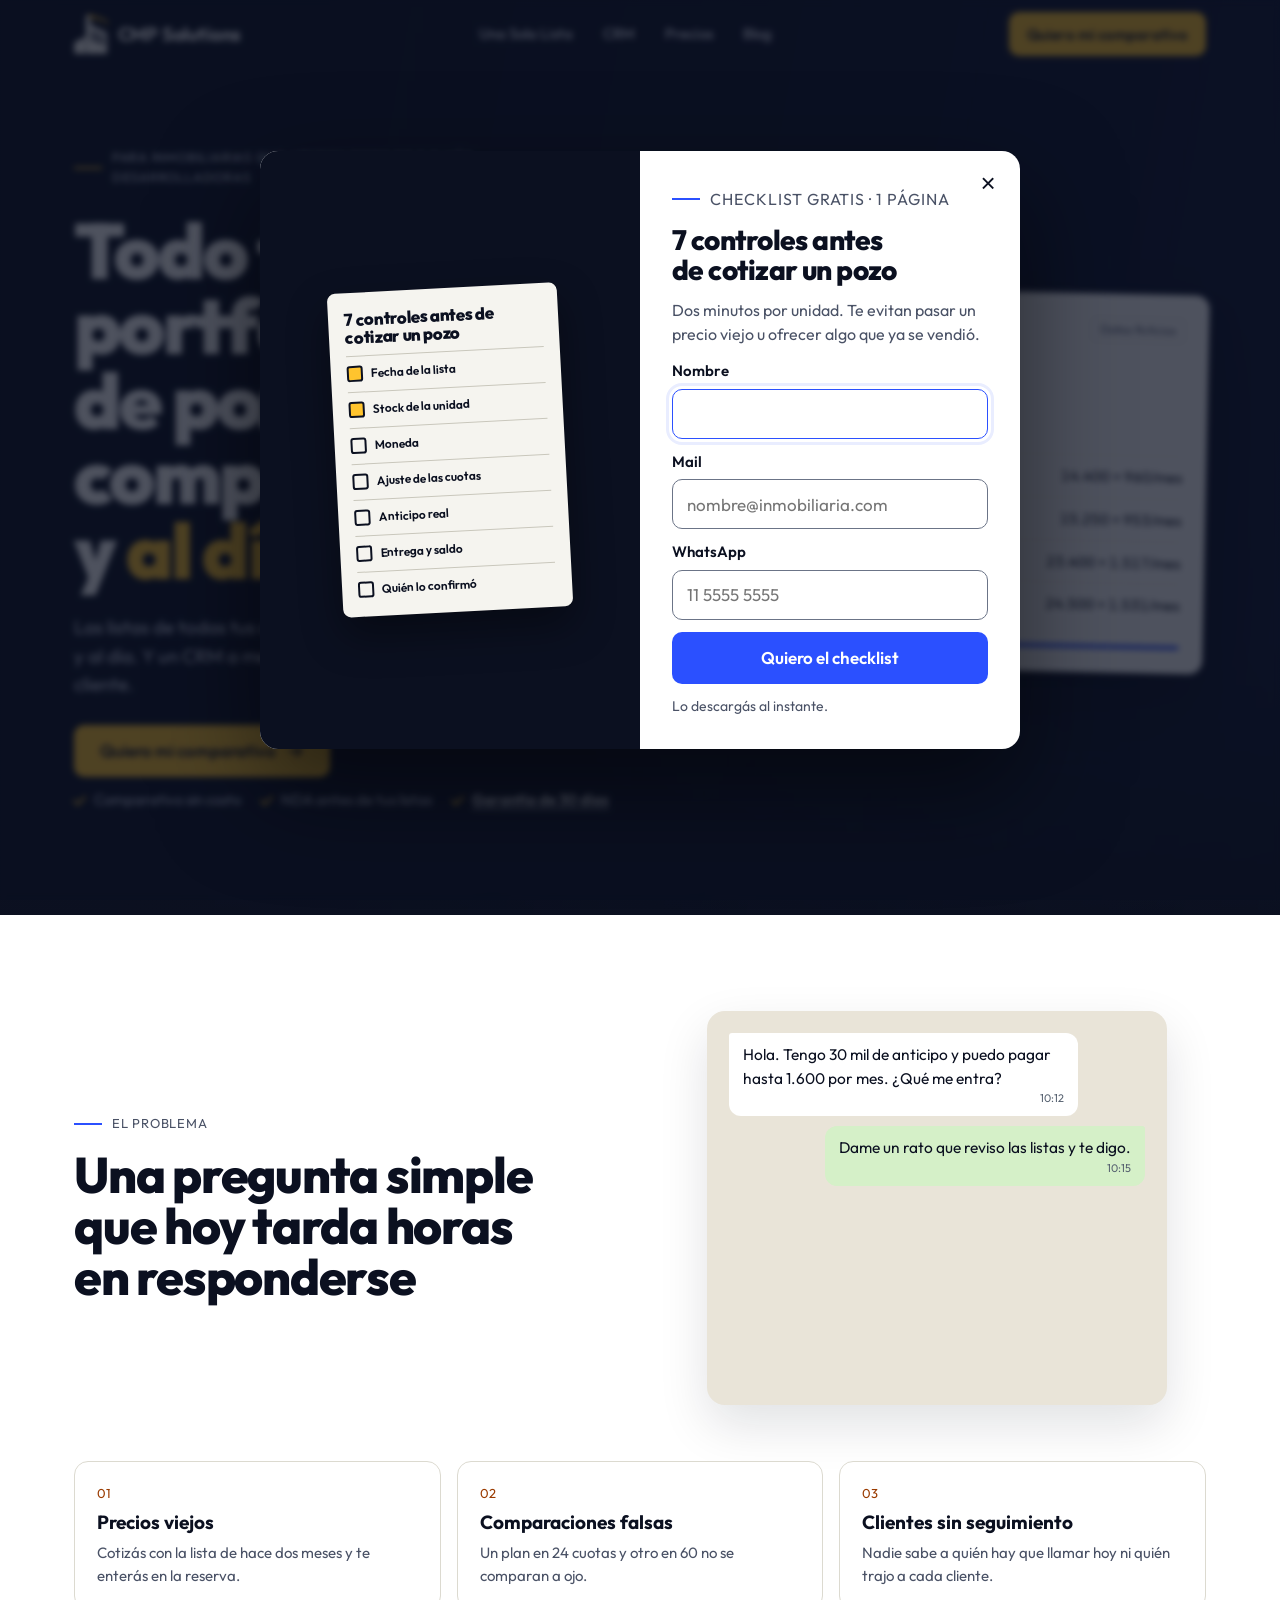
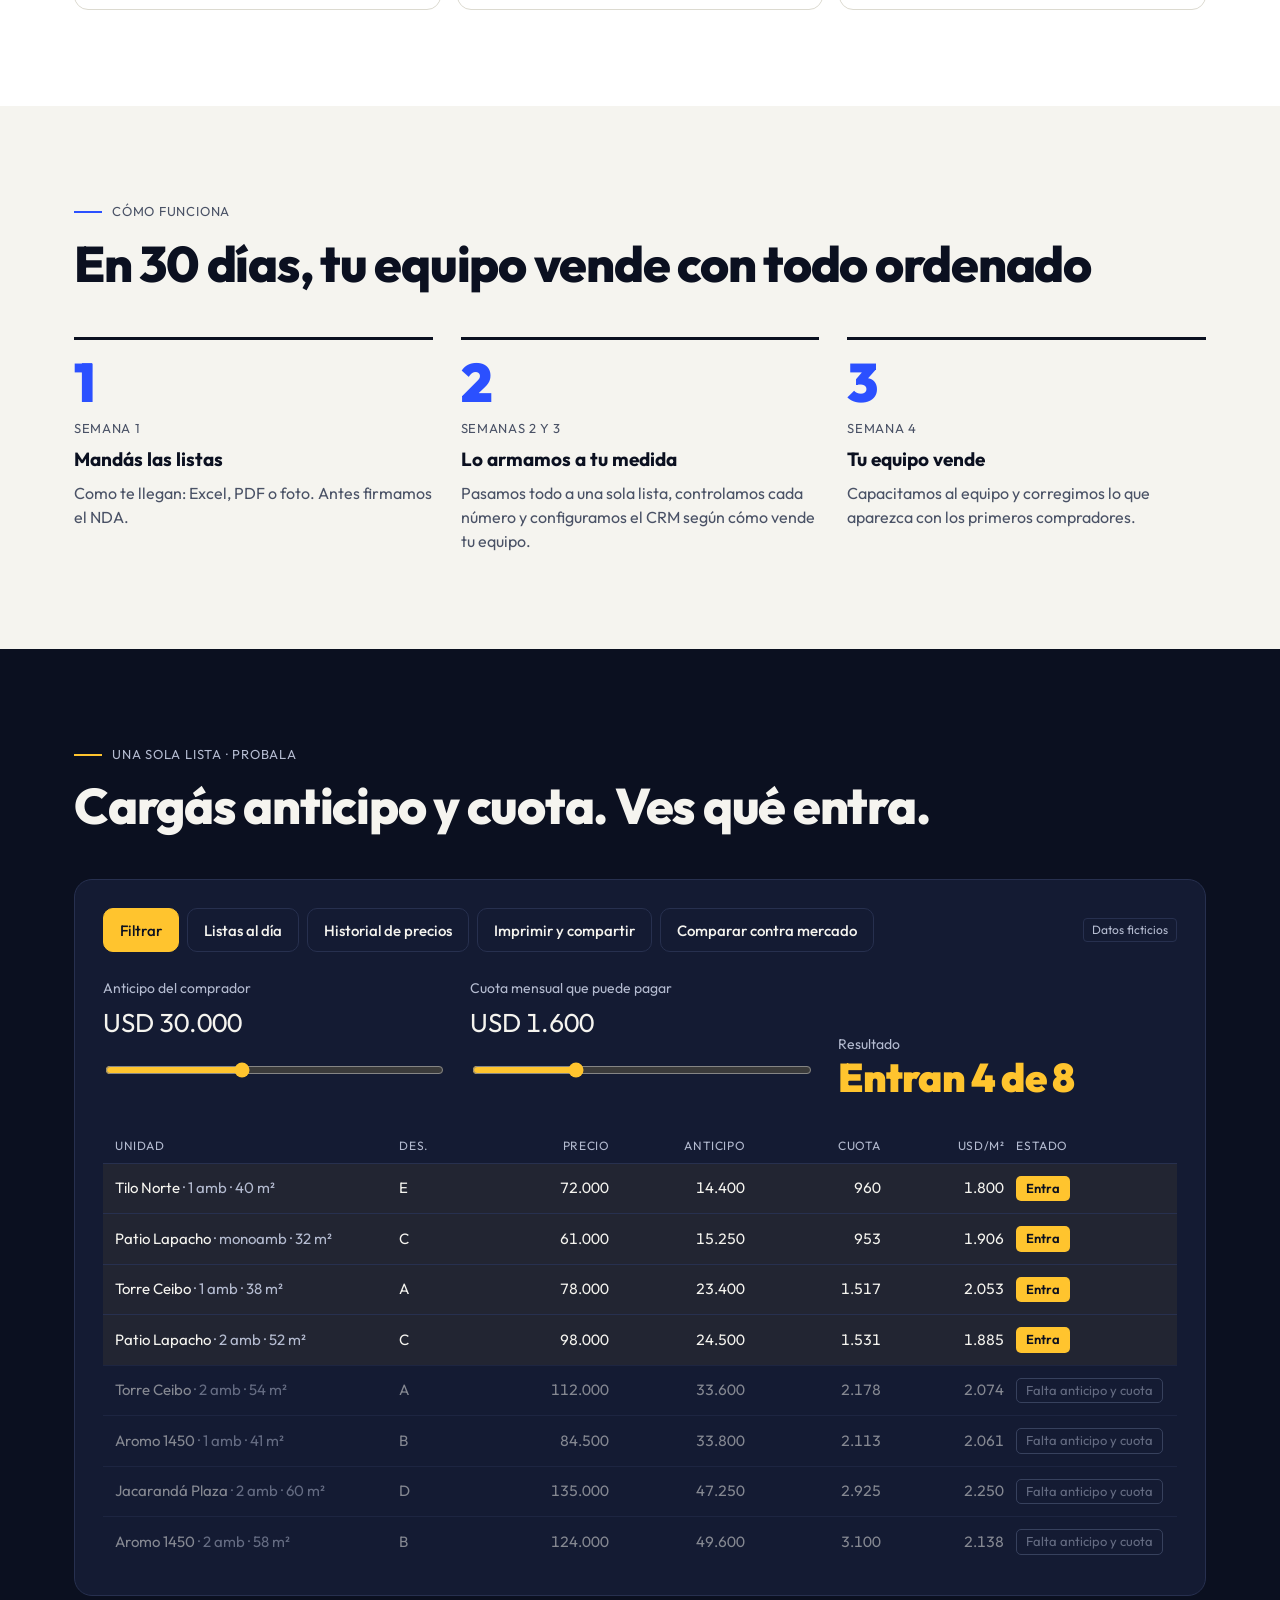
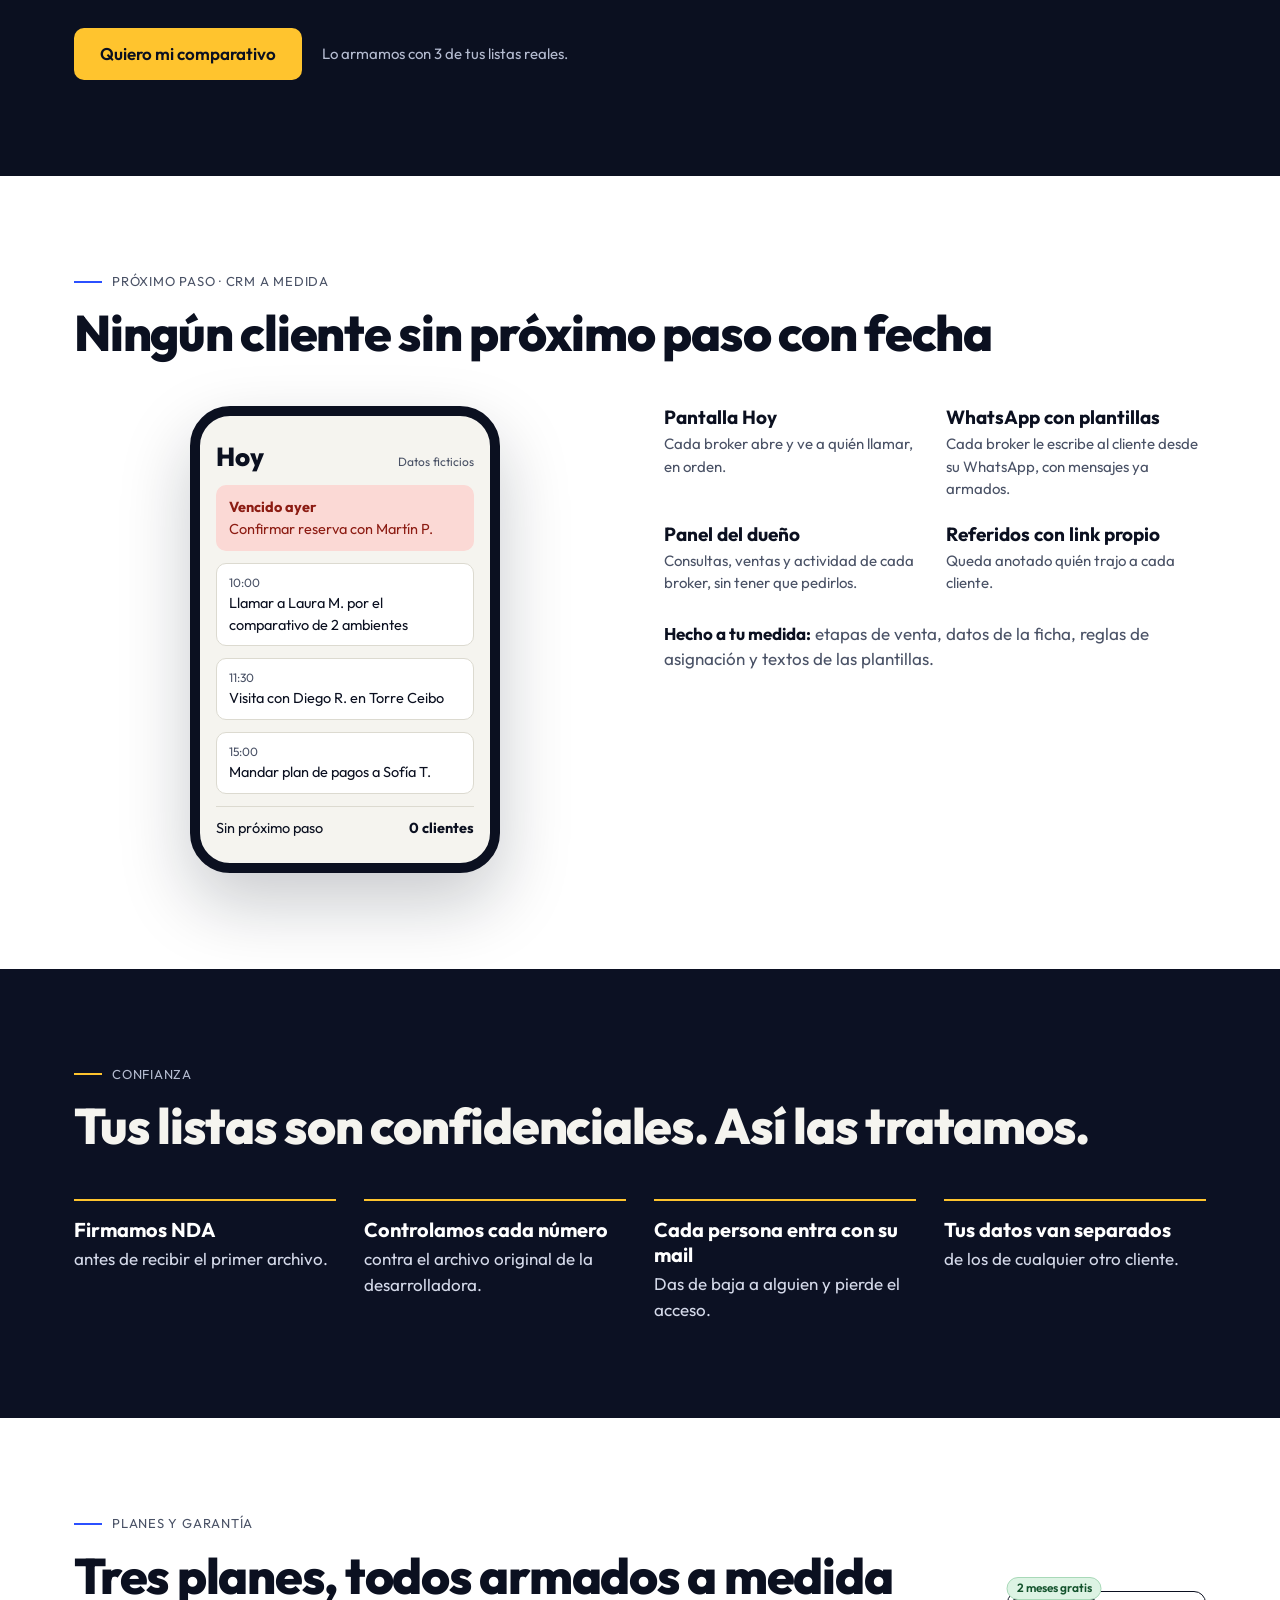
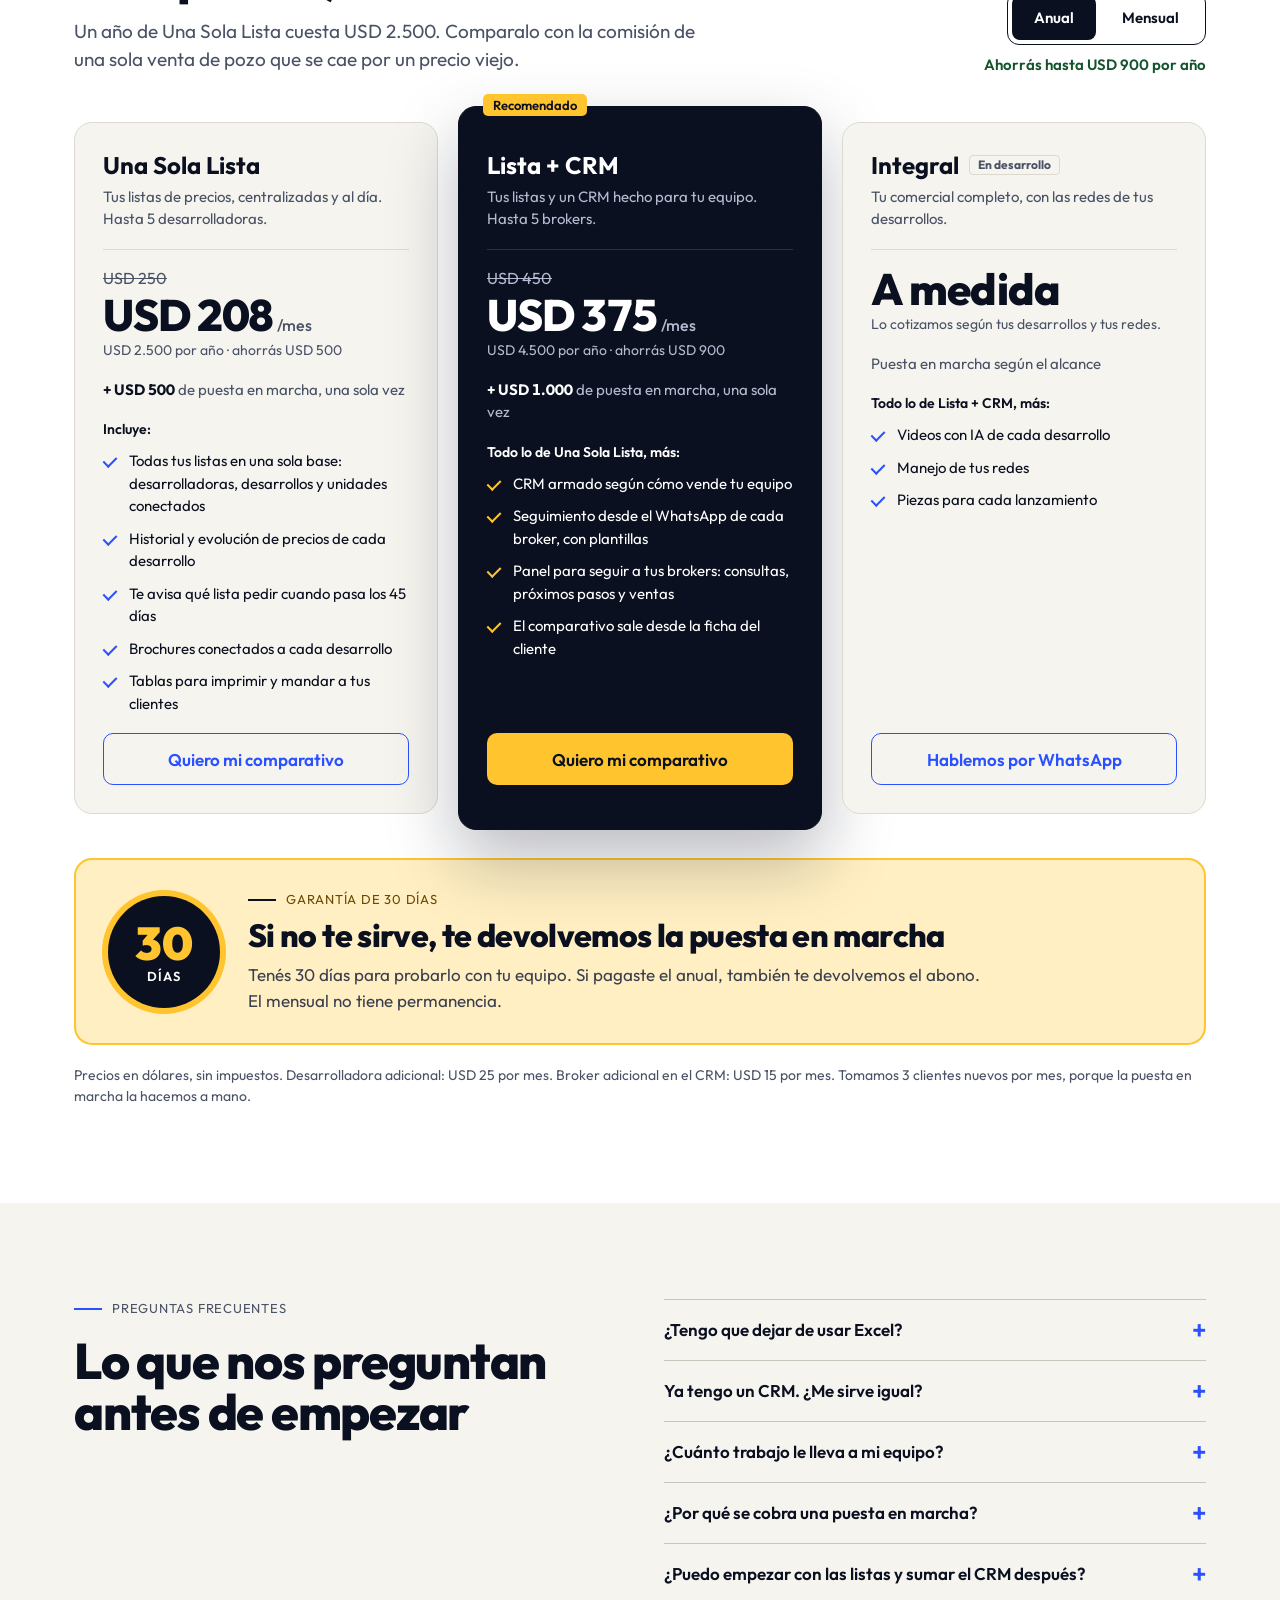
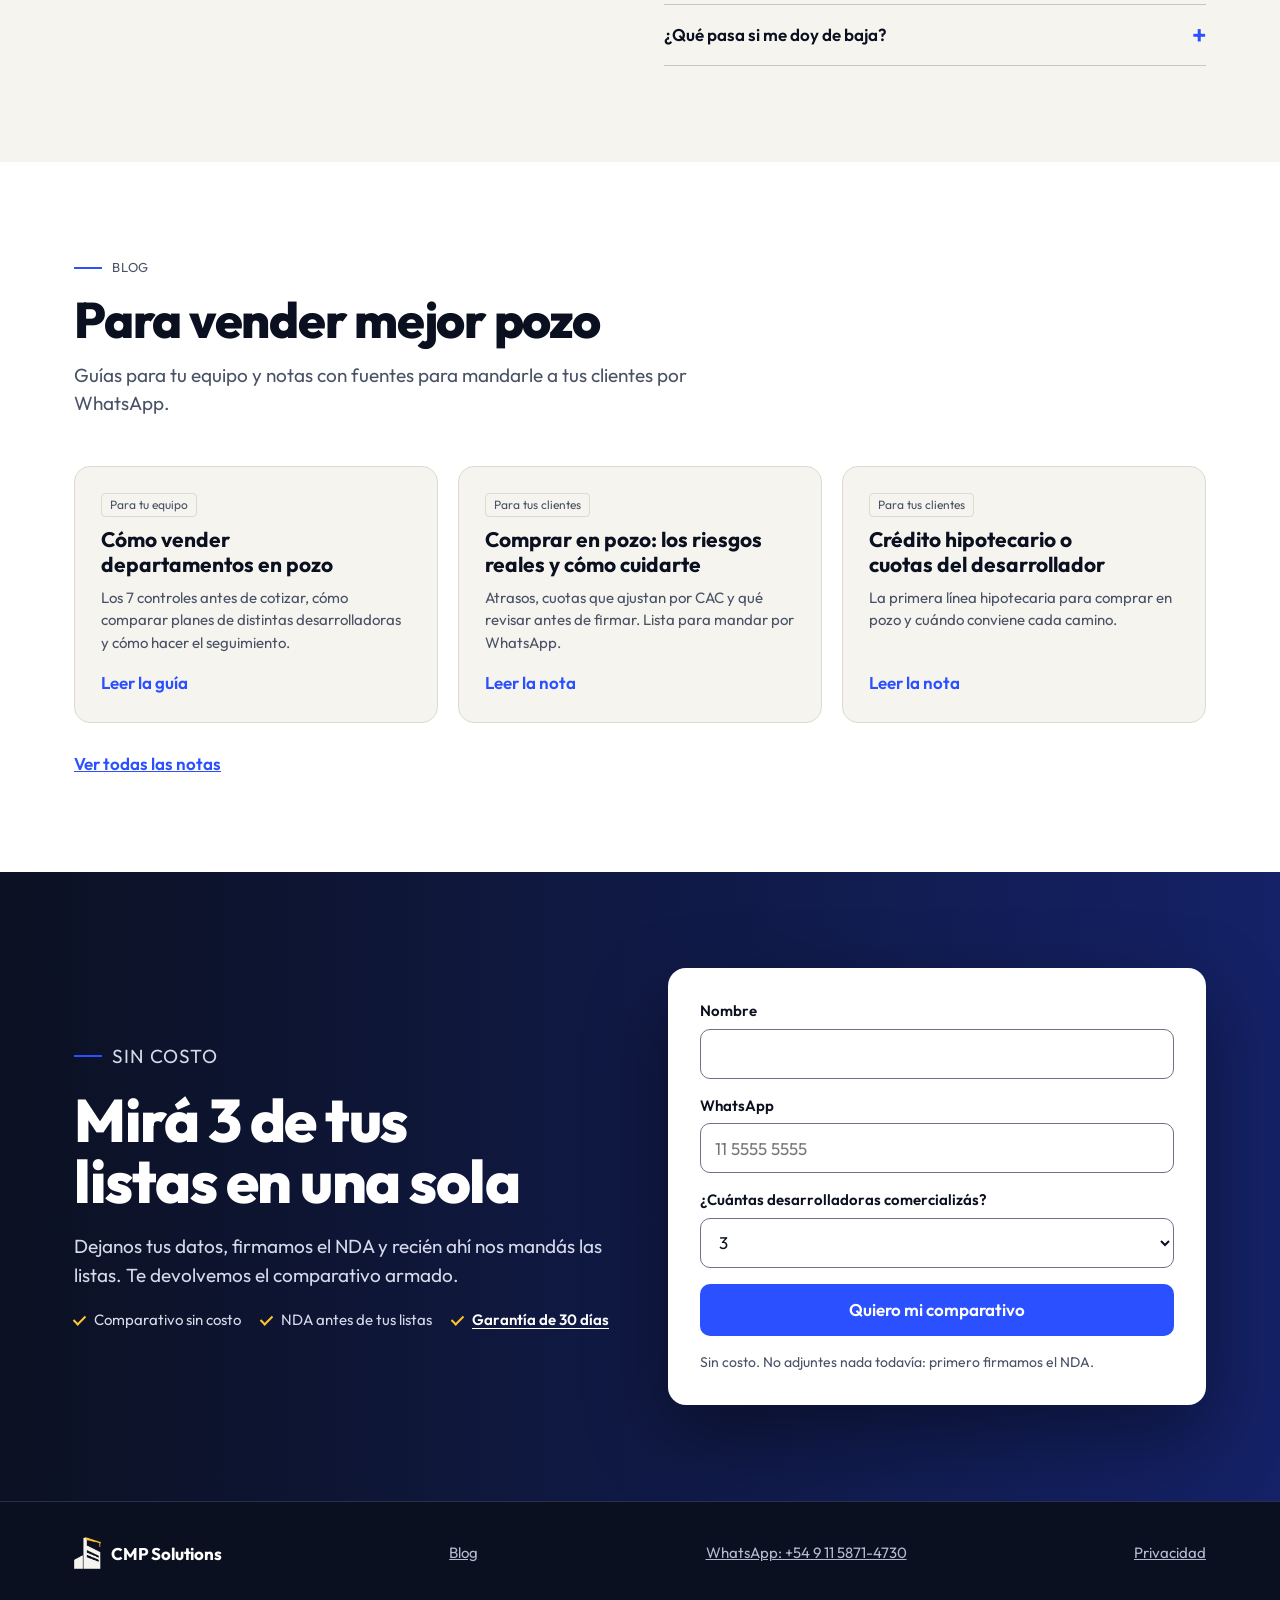
==== commit fc758f64: "Dominio cmpsolutions.info, sección del blog en la home y mail de contacto - cmpsolutionsio.github.io" ====
--- a/index.html
+++ b/index.html
@@ -680,14 +680,13 @@
 </section>
 </main>
 
-<!-- 11. Pie -->
+<!-- 11. Pie. Falta la página de Términos: sumarla acá cuando exista. -->
 <footer>
   <div class="wrap">
     <span class="logo" style="min-height:0"><img src="logo-claro.png" alt="" width="27" height="32" style="height:32px"><span style="font-size:17px">CMP Solutions</span></span>
     <a href="/blog/">Blog</a>
     <a href="https://wa.me/5491158714730" target="_blank" rel="noopener">WhatsApp: +54 9 11 5871-4730</a>
     <a href="privacidad.html">Privacidad</a>
-    <a href="terminos.html">Términos</a>
   </div>
 </footer>
 <div class="mob"><a class="btn" href="#form">Quiero mi comparativo</a></div>
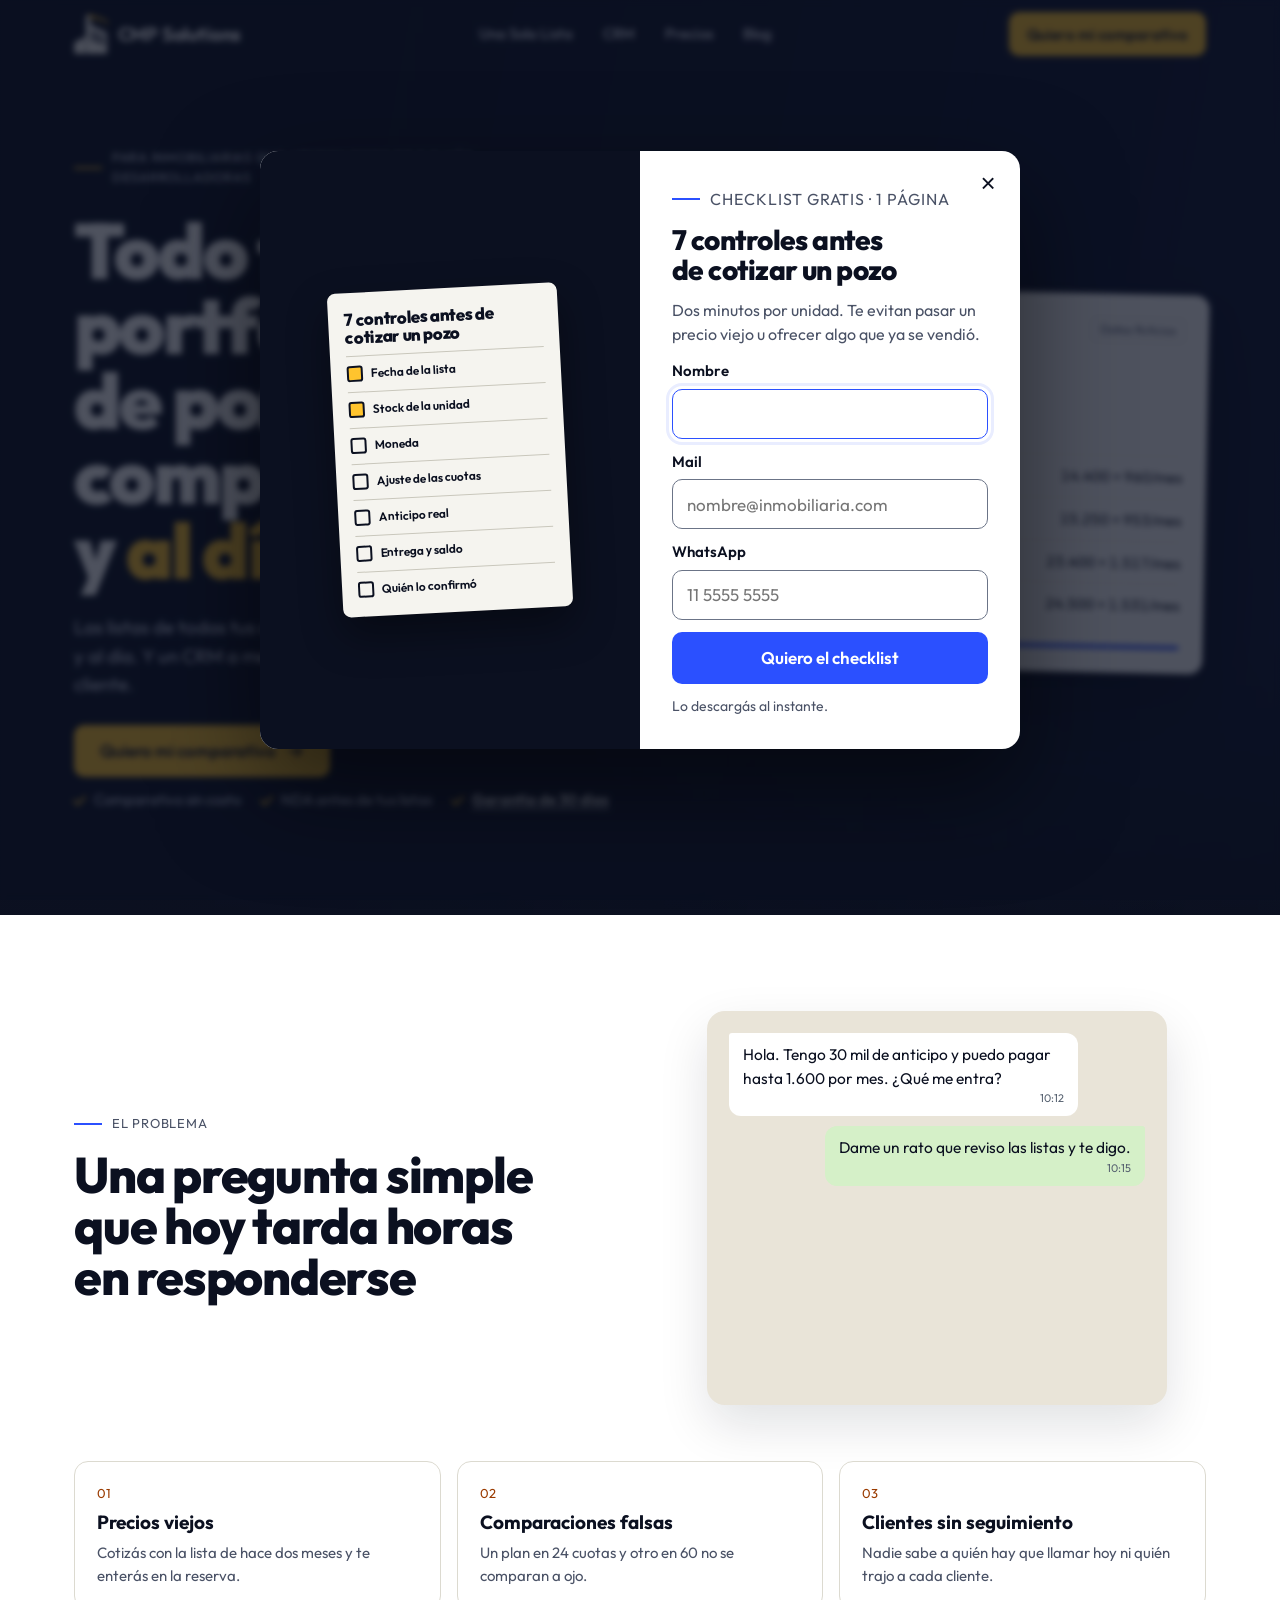
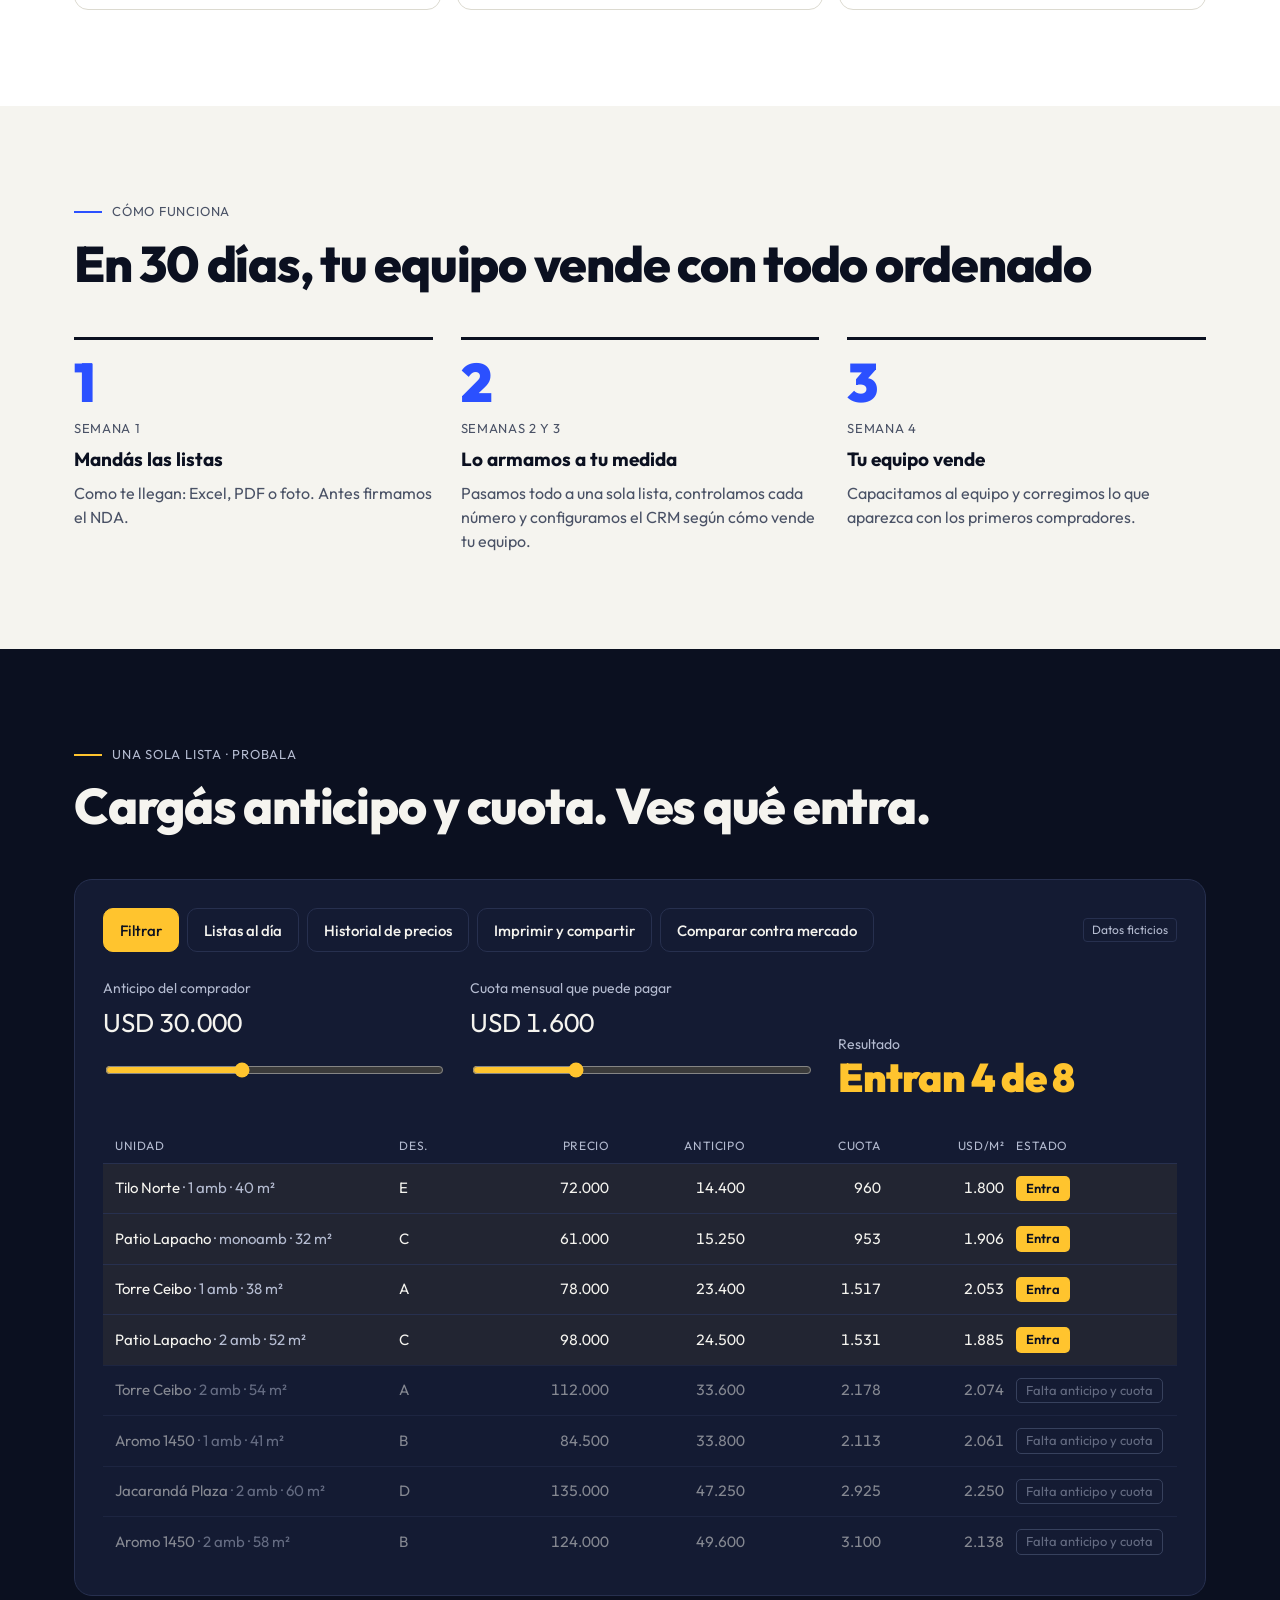
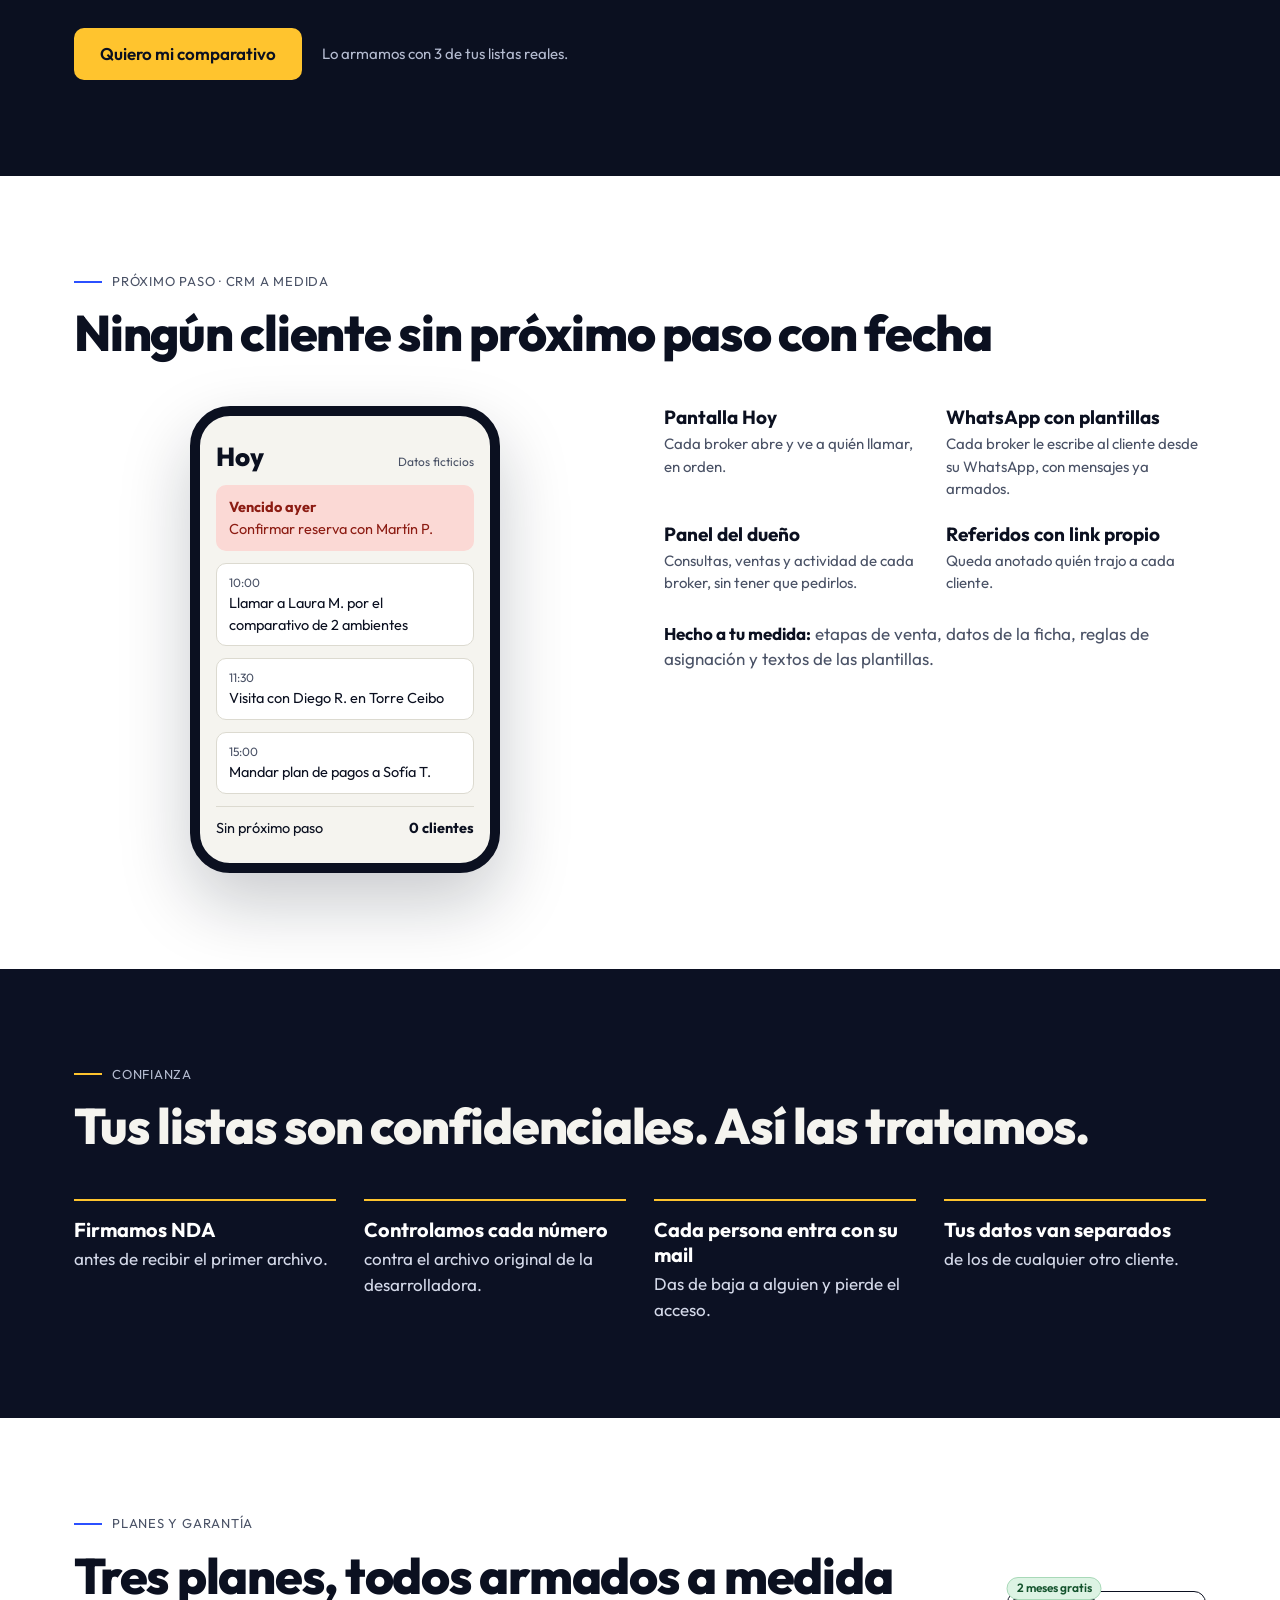
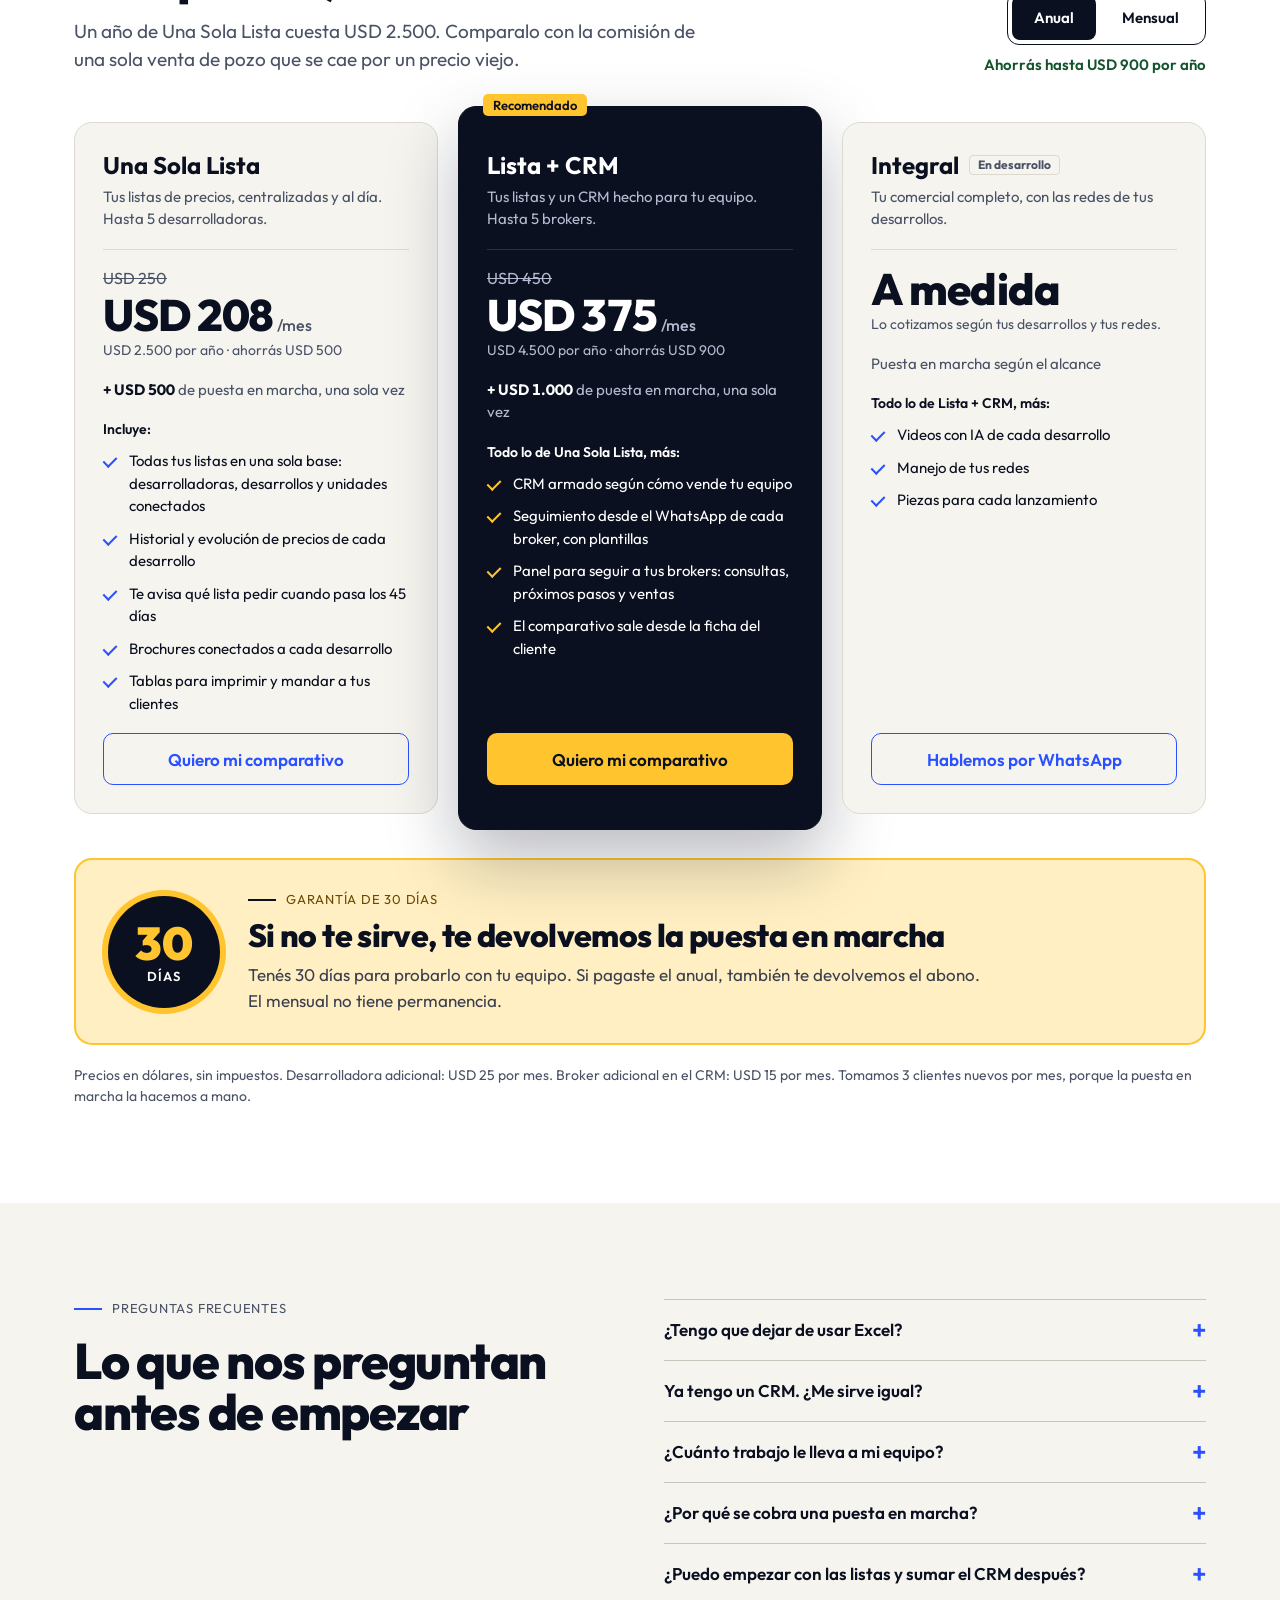
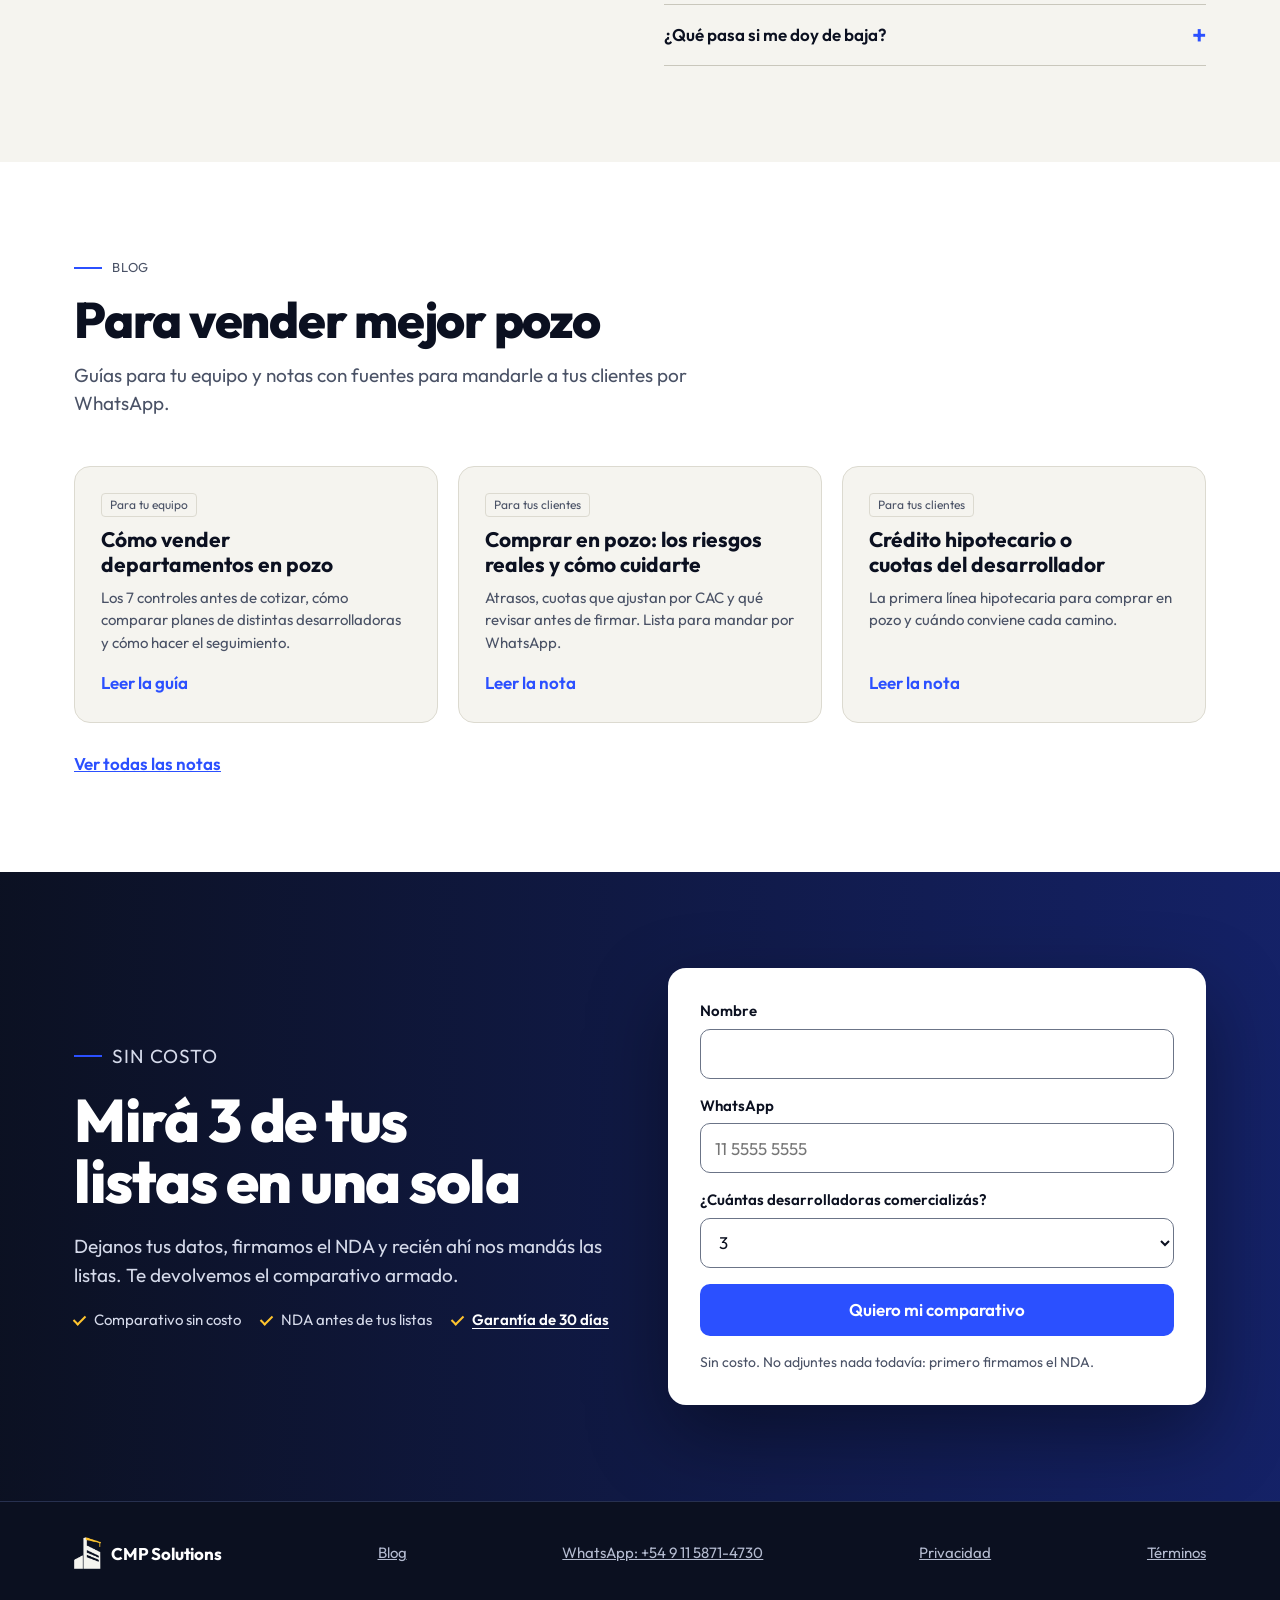
==== commit 87467ed2: "Merge 5287c578502cb0bf6667cf03e3d3f5f6dd459f0c into 32d11264b2b07d457fb8127f408650935233bd35" ====
--- a/index.html
+++ b/index.html
@@ -669,6 +669,7 @@
       </form>
       <div class="done" id="done" role="status" hidden>
         <h3>Recibido. Esto es lo que sigue:</h3>
+        <p id="done-fallo" role="alert" hidden>No pudimos guardar tus datos por un problema de conexión. Tocá el botón de abajo y te respondemos por WhatsApp.</p>
         <ol>
           <li>Te escribimos por WhatsApp dentro de 1 día hábil.</li>
           <li>Te mandamos el NDA firmado.</li>
@@ -680,13 +681,14 @@
 </section>
 </main>
 
-<!-- 11. Pie. Falta la página de Términos: sumarla acá cuando exista. -->
+<!-- 11. Pie -->
 <footer>
   <div class="wrap">
     <span class="logo" style="min-height:0"><img src="logo-claro.png" alt="" width="27" height="32" style="height:32px"><span style="font-size:17px">CMP Solutions</span></span>
     <a href="/blog/">Blog</a>
     <a href="https://wa.me/5491158714730" target="_blank" rel="noopener">WhatsApp: +54 9 11 5871-4730</a>
     <a href="privacidad.html">Privacidad</a>
+    <a href="terminos.html">Términos</a>
   </div>
 </footer>
 <div class="mob"><a class="btn" href="#form">Quiero mi comparativo</a></div>
@@ -712,6 +714,7 @@
       </div>
       <div id="pop-ok" role="status" hidden>
         <p style="margin-bottom:14px">Listo. Ya podés descargarlo.</p>
+        <p id="pop-fallo" role="alert" style="margin-bottom:14px" hidden>No pudimos guardar tus datos, pero el checklist es tuyo igual. Si querés que te contactemos, <a href="https://wa.me/5491158714730" target="_blank" rel="noopener">escribinos por WhatsApp</a>.</p>
         <div style="display:flex;flex-direction:column;gap:10px">
           <a class="btn blue" id="pop-dl" href="checklist-7-controles.pdf" target="_blank" rel="noopener">Descargar el checklist (PDF)</a>
           <a class="btn line" id="pop-cta" href="#form">Quiero mi comparativo</a>
@@ -749,15 +752,27 @@
     try { var u = new URLSearchParams(location.search).get('utm_source'); if (u) return u.slice(0, 60); } catch(e){}
     try { return document.referrer ? new URL(document.referrer).hostname : 'directo'; } catch(e){ return 'directo'; }
   })();
-  function send(data){
+  function send(data, alFallar){
     if (!ENDPOINT) return;
     data.vid = vid; data.fuente = fuente; data.dispositivo = window.innerWidth < 760 ? 'celular' : 'compu';
     /* llegada = cómo llegó en esta sesión (UTM o sitio de origen); primera_visita = fecha y origen de su primera visita */
     var o = window.cmpOrigen ? window.cmpOrigen() : null;
     data.llegada = o ? o.visita : fuente; data.primera_visita = o ? o.primera : '';
+    /* La planilla contesta "ok" cuando recibe el lead. Si no contesta eso, se reintenta una vez; si vuelve a fallar, alFallar() le avisa a la persona. */
+    /* La planilla lee como fórmula lo que empieza con =, +, - o @: el teléfono va solo con números y al resto se le saca ese comienzo. */
+    data.whatsapp = String(data.whatsapp || '').replace(/\D/g, '');
+    ['nombre', 'mail', 'fuente', 'llegada', 'primera_visita'].forEach(function(k){ data[k] = String(data[k] || '').replace(/^[\s=+\-@]+/, ''); });
     var body = JSON.stringify(data);
-    try { fetch(ENDPOINT, { method: 'POST', mode: 'no-cors', keepalive: true, headers: { 'Content-Type': 'text/plain;charset=utf-8' }, body: body }).catch(function(){}); }
-    catch(e){ try { navigator.sendBeacon(ENDPOINT, new Blob([body], { type: 'text/plain;charset=utf-8' })); } catch(e2){} }
+    function mandar(){
+      return fetch(ENDPOINT, { method: 'POST', keepalive: true, headers: { 'Content-Type': 'text/plain;charset=utf-8' }, body: body })
+        .then(function(r){ if (!r.ok) throw new Error('http ' + r.status); return r.text(); })
+        .then(function(t){ if (t.trim() !== 'ok') throw new Error('respuesta inesperada'); });
+    }
+    function fallo(){ track('lead_error', { origen: data.origen }); if (alFallar) alFallar(); }
+    if (!window.fetch || !window.Promise) { fallo(); return; }
+    mandar().catch(function(){
+      return new Promise(function(ok){ setTimeout(ok, 2000); }).then(mandar);
+    }).catch(fallo);
   }
   /* Eventos de GA4 propios de esta página (los generales están en analitica.js). Sin analitica.js no hacen nada. */
   var once = {};
@@ -953,7 +968,7 @@
         : w.replace(/\D/g, '').length < 8 ? ['#pop-wa', 'Escribí tu WhatsApp con código de área.', 'whatsapp'] : null;
       if (falla) { $('#pop-err').textContent = falla[1]; $('#pop-err').hidden = false; $(falla[0]).focus(); track('checklist_error', { campo: falla[2] }); return; }
       $('#pop-err').hidden = true;
-      send({ type: 'lead', origen: 'Checklist', nombre: n, mail: m, whatsapp: w, desarrolladoras: '' }); track('checklist_enviado');
+      send({ type: 'lead', origen: 'Checklist', nombre: n, mail: m, whatsapp: w, desarrolladoras: '' }, function(){ $('#pop-fallo').hidden = false; }); track('checklist_enviado');
       store.set('pop_ok', '1'); listo(); $('#pop-dl').focus();
     });
     $('#pop-dl').addEventListener('click', function(){ track('checklist_descarga'); });
@@ -968,7 +983,10 @@
     var n = $('#f-nombre').value.trim(), w = $('#f-wa').value.trim(), c = $('#f-cant').value;
     if (!n || w.replace(/\D/g, '').length < 8) { $('#f-err').hidden = false; (n ? $('#f-wa') : $('#f-nombre')).focus(); track('form_error', { campo: n ? 'whatsapp' : 'nombre' }); return; }
     form.hidden = true; $('#done').hidden = false;
-    send({ type: 'lead', origen: 'Formulario', nombre: n, mail: '', whatsapp: w, desarrolladoras: c });
+    send({ type: 'lead', origen: 'Formulario', nombre: n, mail: '', whatsapp: w, desarrolladoras: c }, function(){
+      $('#done h3').textContent = 'Falta un paso: mandanos el mensaje';
+      $('#done ol').hidden = true; $('#done-fallo').hidden = false;
+    });
     track('form_enviado', eleccion.plan ? { desarrolladoras: c, plan: eleccion.plan, periodo: eleccion.periodo } : { desarrolladoras: c });
     store.set('lead', '1');
     var planElegido = eleccion.plan ? eleccion.plan + ' (' + eleccion.periodo + ')' : '';
